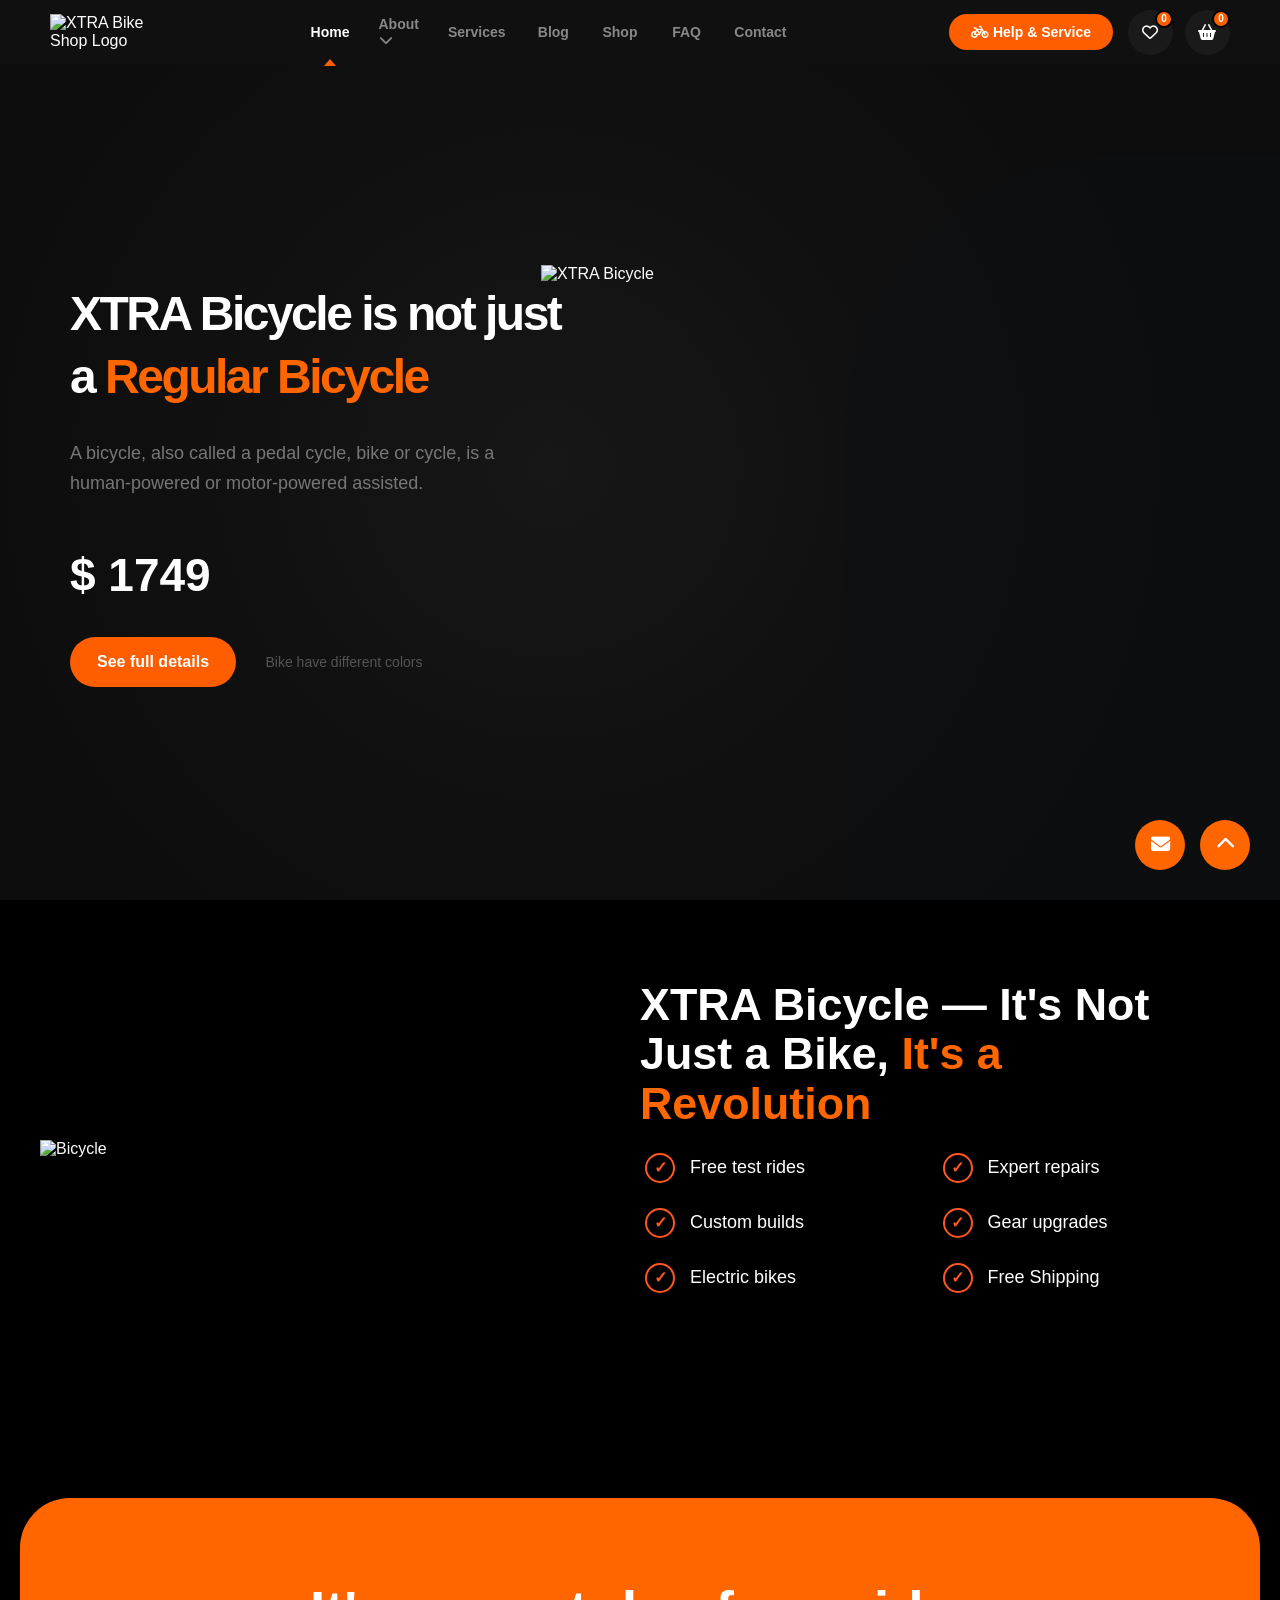
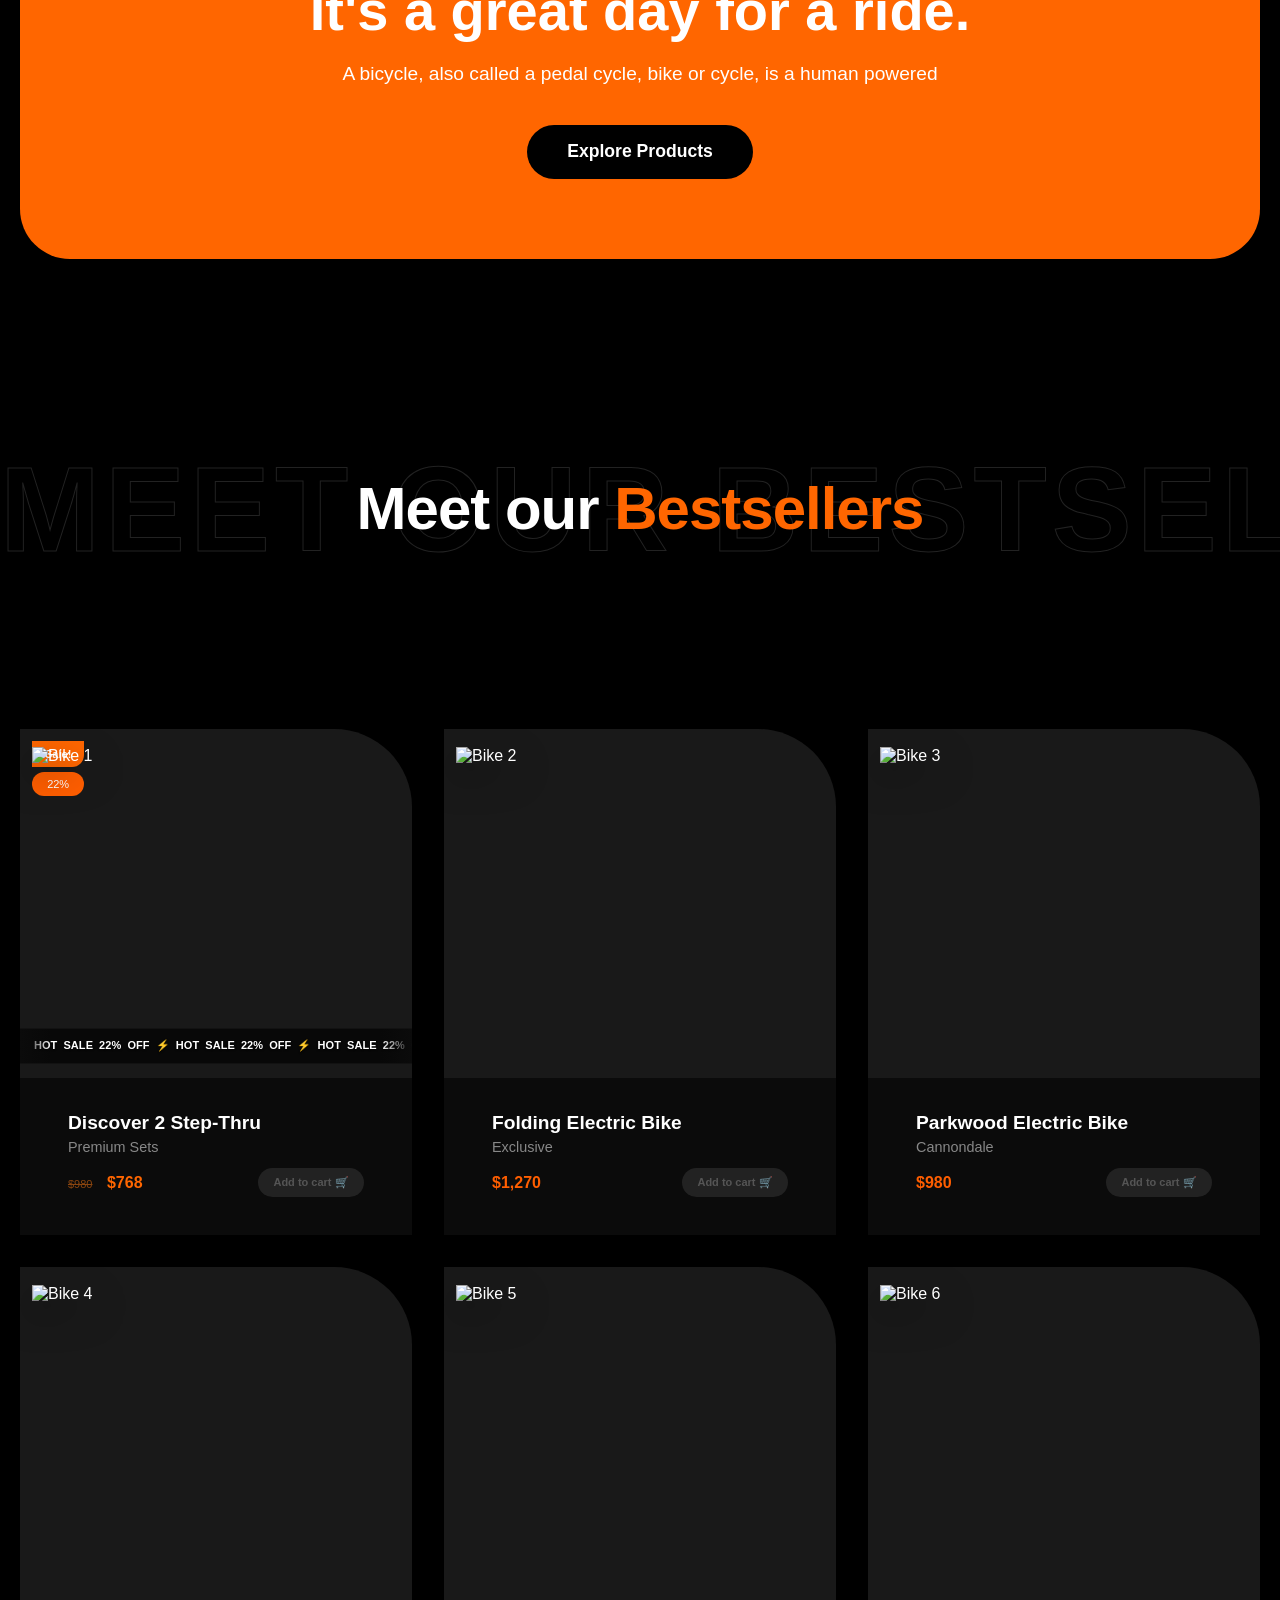
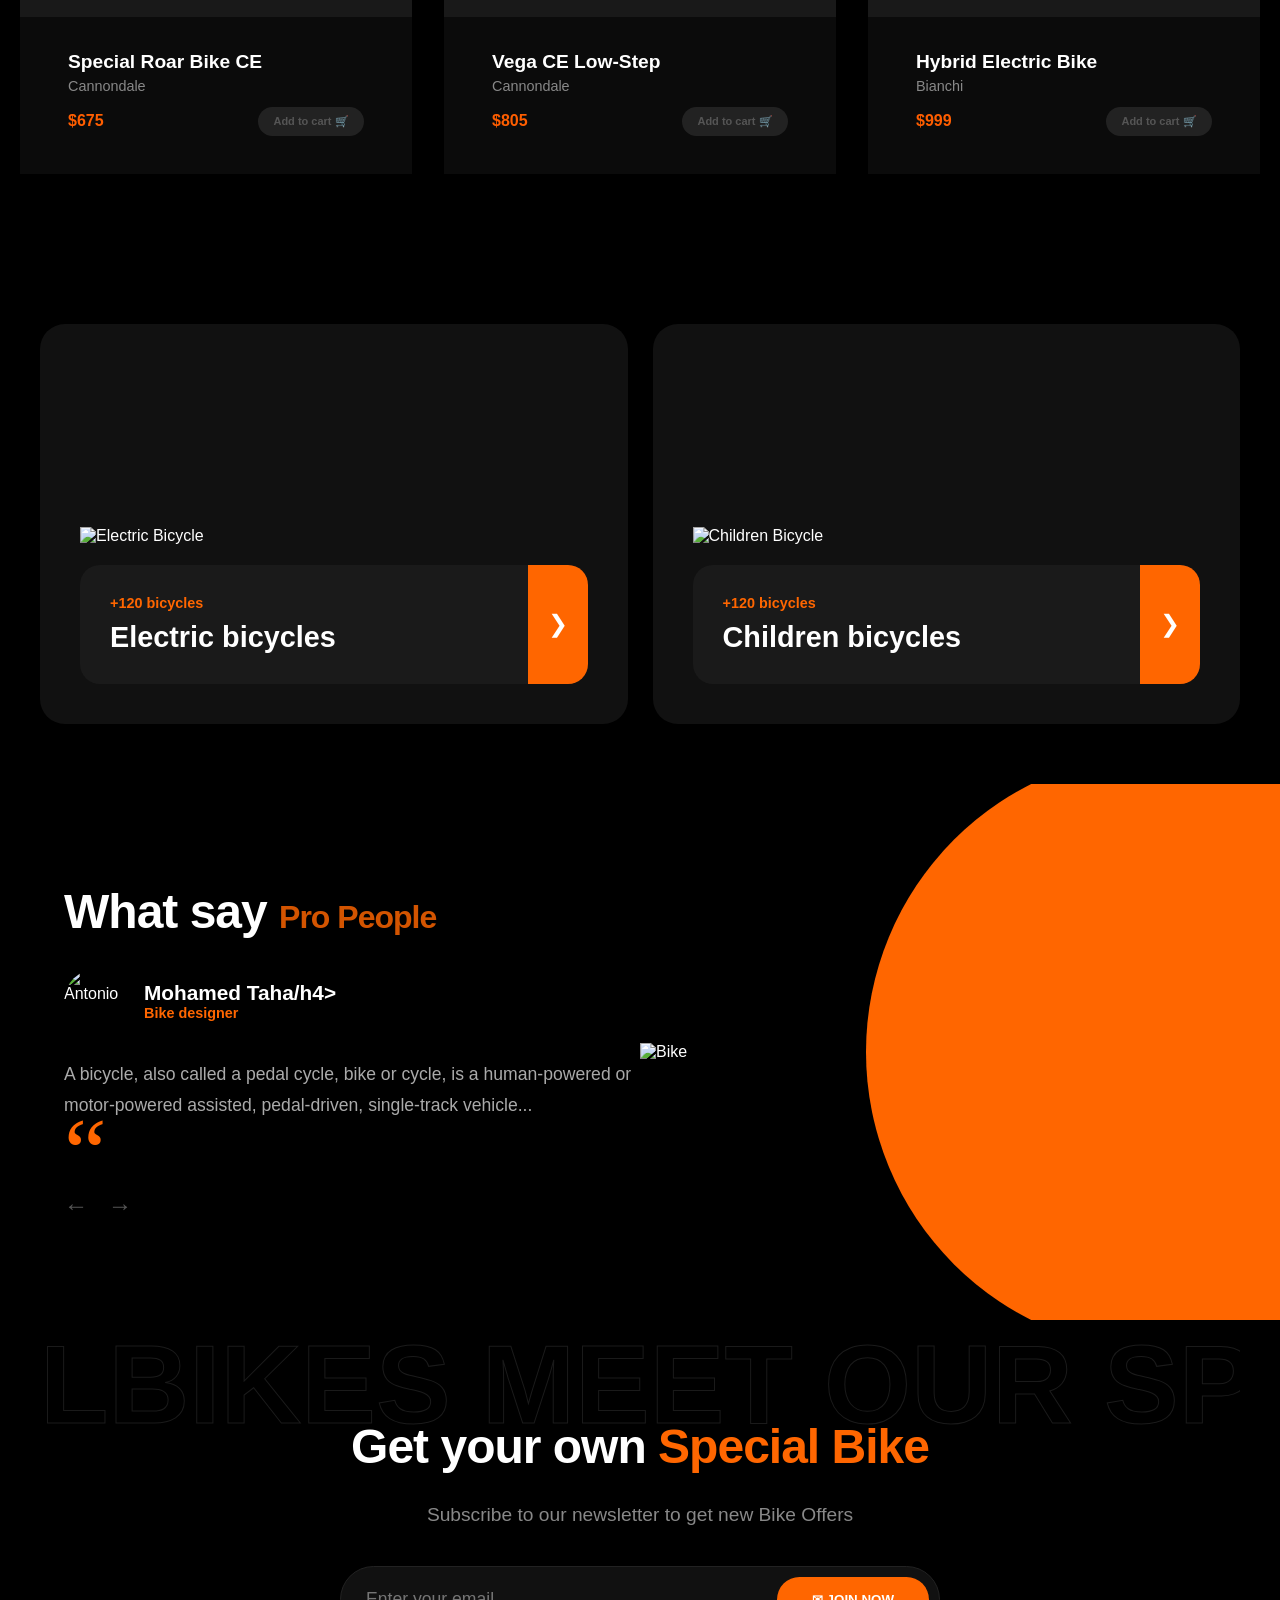
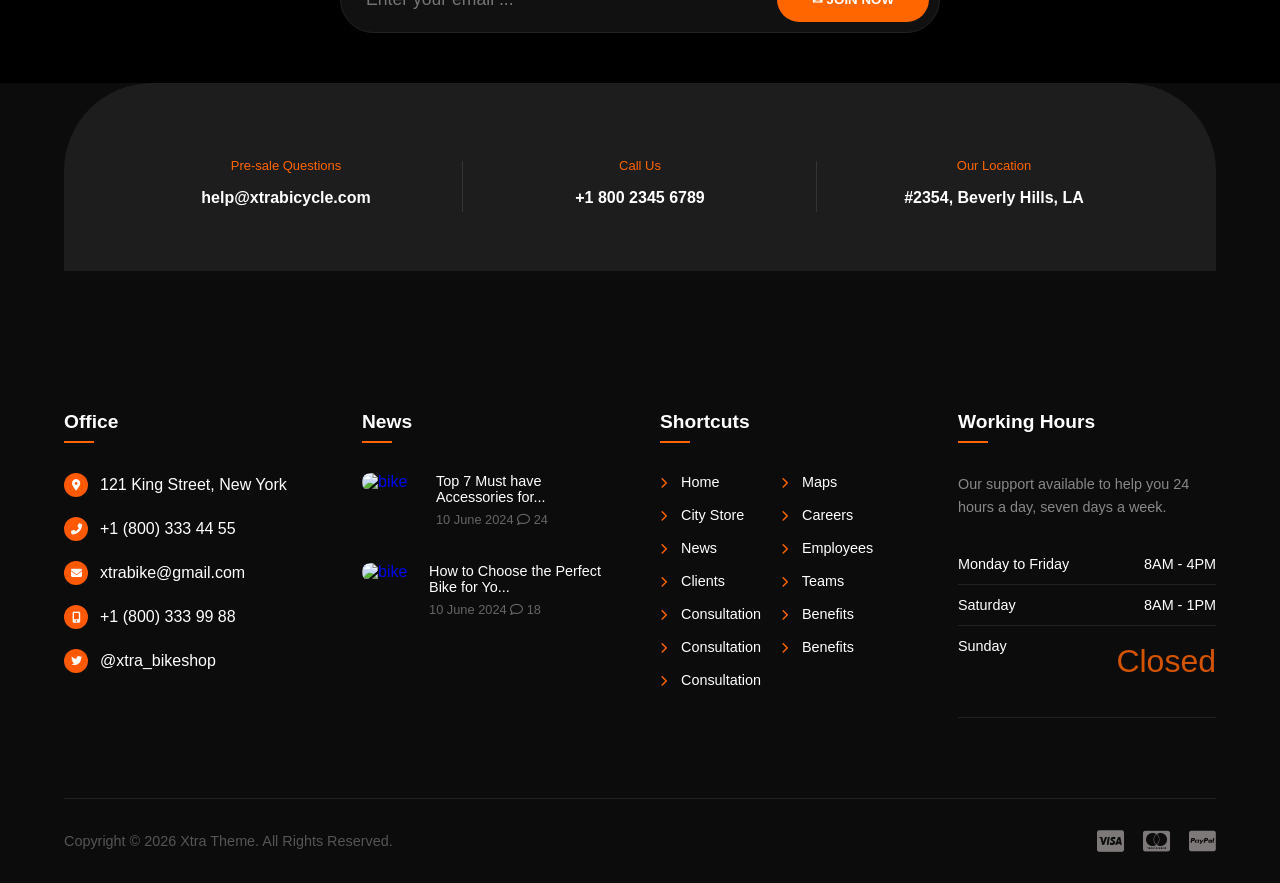
==== index.html @ 063bcf41 "Add files via upload" ====
<!DOCTYPE html>

<html lang="en">
<head>
    <meta charset="UTF-8">
    <meta name="viewport" content="width=device-width, initial-scale=1.0">
    <title>XTRA Bike Shop</title>
    <link rel="stylesheet" href="https://cdnjs.cloudflare.com/ajax/libs/font-awesome/6.0.0/css/all.min.css">
    <link rel="stylesheet" href="https://cdnjs.cloudflare.com/ajax/libs/font-awesome/6.5.1/css/all.min.css"/>
    <link rel="stylesheet" href="style.css">
</head>
<body class="home-page">

<header class="main-header">
    <div class="container"> 
     <div class="logo">
    <img src="images/logo.png" alt="XTRA Bike Shop Logo">
</div>
        <button class="mobile-menu-btn" onclick="toggleMobileMenu()" aria-label="Toggle mobile menu">
             <i class="fas fa-bars"></i>
        </button>
        <nav class="desktop-nav">
            <ul class="nav-links">
                <li class="nav-item" ><a href="index.html" class="active">Home</a></li>
                <li class="nav-item has-dropdown parent-link">
                    <a href="about.html">About <i class="fas fa-chevron-down"></i></a>
                    <ul class="submenu">
                        <li><a href="javascript:void(0);">Submenu 1</a></li>
                        <li class="has-second-dropdown">
                            <a href="javascript:void(0);">Dropdown menu <i class="fas fa-chevron-right"></i></a>
                            <ul class="second-submenu">
                                <li><a href="#">Submenu 1</a></li>
                                <li><a href="#">Submenu 2</a></li>
                            </ul>
                        </li>
                        <li><a href="#">Submenu 2</a></li>
                    </ul>
                </li>
                <li class="nav-item"><a href="service.html">Services</a></li>
                <li class="nav-item"><a href="blog.html">Blog</a></li>
                <li class="nav-item"><a href="shop.html">Shop</a></li>
                <li class="nav-item"><a href="faq.html">FAQ</a></li>
                <li class="nav-item"><a href="contact.html">Contact</a></li>
            </ul>
            <div class="mobile-social">
                <a href="javascript:void(0);" class="social-item fb" data-name="FACEBOOK"><i class="fab fa-facebook-f"></i></a>
                <a href="javascript:void(0);" class="social-item tw" data-name="X (TWITTER)"><i class="fab fa-twitter"></i></a>
                <a href="javascript:void(0);" class="social-item inst" data-name="INSTAGRAM"><i class="fab fa-instagram"></i></a>
            </div>
            <p class="copyright-text">© COPYRIGHT 2026</p>
            <div class="nav-indicator"></div>
        </nav>

        <div class="header-tools">
            <a href="service.html" class="help-btn">
                <i class="fas fa-bicycle"></i> Help & Service
            </a>
            <div class="tool-icons-container">
                <a href="wishlist.html"><div class="icon-wrap"><i class="far fa-heart"></i><span class="dot">0</span></div></a> 
                <a href="cart.html"><div class="icon-wrap"><i class="fas fa-shopping-basket"></i><span class="dot">0</span></div></a> 
            </div>
        </div>
    </div>
    
</header>
<div class="bottom-nav">

    <a href="index.html" class="nav-item active">
        <div class="icon-box">
            <i class="fa-solid fa-house"></i>
        </div>
        <span>Home</span>
    </a>

    <a href="shop.html" class="nav-item">
        <div class="icon-box">
            <i class="fa-solid fa-bicycle"></i>
        </div>
        <span>Shop</span>
    </a>

    <a href="tel:+970599123456" class="nav-item">
        <div class="icon-box">
            <i class="fa-solid fa-phone"></i>
        </div>
        <span>Call Us</span>
    </a>

    <a href="contact.html" class="nav-item">
        <div class="icon-box">
            <i class="fa-solid fa-envelope"></i>
        </div>
        <span>Contact</span>
    </a>

</div>

    <section class="hero-section">
        <div class="bg-circle"></div>
        <div class="hero-container">
            <div class="hero-content">
                <h1>XTRA Bicycle is not just a <span class="highlight">Regular Bicycle</span></h1>
                <p>A bicycle, also called a pedal cycle, bike or cycle, is a human-powered or motor-powered assisted.</p>
                <div class="price">$ 1749</div>
                <div class="hero-btns">
                    <a href="javascript:void(0);" class="btn-orange">See full details</a>
                    <span class="colors-text">Bike have different colors</span>
                </div>
            </div>

            <div class="hero-image-wrapper">
    <div class="bike-container" >
        <img src="images/bikeBG.png" alt="XTRA Bicycle" class="main-bike-img">
    </div>

  
</div>
        </div>
    </section>
    <section class="bike-hero-section">
    <div class="bike-flex-container">
        <div class="bike-img-side" id="tilt-container">
            <img src="images/hero2.png" alt="Bicycle" class="hero-cycle-img" id="moving-bike">
        </div>

        <div class="bike-info-side">
            <h1 class="bike-main-title">XTRA Bicycle — It's Not Just a Bike, <span class="highlight-text">It's a Revolution</span></h1>
            <ul class="bk-features-list">
    <li class="bk-feature-item">
        <span class="bk-icon-check">✓</span>
        <span class="bk-feature-text">Free test rides</span>
    </li>
    <li class="bk-feature-item">
        <span class="bk-icon-check">✓</span>
        <span class="bk-feature-text">Expert repairs</span>
    </li>
    <li class="bk-feature-item">
        <span class="bk-icon-check">✓</span>
        <span class="bk-feature-text">Custom builds</span>
    </li>
    <li class="bk-feature-item">
        <span class="bk-icon-check">✓</span>
        <span class="bk-feature-text">Gear upgrades</span>
    </li>
    <li class="bk-feature-item">
        <span class="bk-icon-check">✓</span>
        <span class="bk-feature-text">Electric bikes</span>
    </li>
    <li class="bk-feature-item">
        <span class="bk-icon-check">✓</span>
        <span class="bk-feature-text">Free Shipping</span>
    </li>
</ul>
        </div>
    </div>
</section>
<div class="offer-section">
    <div class="offer-box">
        <h2 class="offer-title">It's a great day for a ride.</h2>
        <p class="offer-text">A bicycle, also called a pedal cycle, bike or cycle, is a human powered</p>
        
        <a href="shop.html" class="offer-link">
            Explore Products <span class="arrow">→</span>
        </a>
    </div>
</div>
<section class="ms-section">
    <div class="ms-bg-scroll">
        <div class="ms-track">
            <span>MEET OUR BESTSELLERS MEET OUR BESTSELLERS MEET OUR BESTSELLERS MEET OUR BESTSELLERS</span>
            <span>MEET OUR BESTSELLERS MEET OUR BESTSELLERS MEET OUR BESTSELLERS MEET OUR BESTSELLERS</span>
        </div>
    </div>

    <div class="ms-content">
        <h2 class="ms-main-title">Meet our <span class="ms-orange">Bestsellers</span></h2>
    </div>
    
</section>
<section class="bk-section">
    <div class="bk-grid-container">

        <!-- CARD 1 -->
        <div class="bk-card">
            <div class="bk-card-main-bg">
                 <div class="bk-strip">
    <span>HOT SALE 22% OFF</span>
    <span>♦</span>
    <span>HOT SALE 22%</span>
</div>
                <div class="bk-badges">
                    <span class="bk-badge-orange">Sale!</span>
                    <span class="bk-badge-dark">22%</span>
                </div>
                <img src="images/1.png" class="bk-main-bike" alt="Bike 1">
                <div class="bk-hover-actions">
                    <div class="bk-action-btn wishlist-btn">
                        <i class="far fa-heart"></i>
                    </div>
                    <div class="bk-action-btn">
                        <i class="fas fa-exchange-alt"></i>
                    </div>
                    <div class="bk-action-btn">
                        <i class="fas fa-search"></i>
                    </div>
                </div>
                <div class="bk-info">
                     <a href="2.html"><h3 class="bk-title">Discover 2 Step-Thru</h3></a>
                    <p class="bk-brand">Premium Sets</p>
                    <div class="bk-price-btn">
                        <div class="bk-prices">
                            <span class="old-price">$980</span>
                            <span class="new-price">$768</span>
                        </div>
                        <button class="bk-add-cart">
                            Add to cart 🛒
                        </button>
                    </div>
                </div>
            </div>
        </div>
        <!-- CARD 2 -->
        <div class="bk-card">
            <div class="bk-card-main-bg">
                <img src="images/2.png" class="bk-main-bike" alt="Bike 2">
                <div class="bk-hover-actions">
                    <div class="bk-action-btn wishlist-btn">
                        <i class="far fa-heart"></i>
                    </div>
                    <div class="bk-action-btn">
                        <i class="fas fa-exchange-alt"></i>
                    </div>
                    <div class="bk-action-btn">
                        <i class="fas fa-search"></i>
                    </div>
                </div>
                <div class="bk-info">
                     <a href="javascript:void(0);"><h3 class="bk-title">Folding Electric Bike</h3></a>
                    <p class="bk-brand">Exclusive</p>
                    <div class="bk-price-btn">  
                        <span class="bk-new-price">$1,270</span>
                        <button class="bk-add-cart">
                            Add to cart 🛒
                        </button>
                    </div>
                </div>
            </div>
        </div>

        <!-- CARD 3 -->
        <div class="bk-card">
            <div class="bk-card-main-bg">
                <img src="images/3.png" class="bk-main-bike" alt="Bike 3">
                <div class="bk-hover-actions">
                    <div class="bk-action-btn wishlist-btn">
                        <i class="far fa-heart"></i>
                    </div>
                    <div class="bk-action-btn">
                        <i class="fas fa-exchange-alt"></i>
                    </div>
                    <div class="bk-action-btn">
                        <i class="fas fa-search"></i>
                    </div>
                </div>
                <div class="bk-info">
                     <a href="javascript:void(0);"><h3 class="bk-title">Parkwood Electric Bike</h3></a> 
                    <p class="bk-brand">Cannondale</p>
                    <div class="bk-price-btn">
                        <span class="bk-new-price">$980</span>
                        <button class="bk-add-cart">
                            Add to cart 🛒
                        </button>
                    </div>
                </div>
            </div>
        </div>
        <!-- CARD 4 -->
        <div class="bk-card">
            <div class="bk-card-main-bg">
                <img src="images/4.png" class="bk-main-bike" alt="Bike 4">
                <div class="bk-hover-actions">
                    <div class="bk-action-btn wishlist-btn">
                        <i class="far fa-heart"></i>
                    </div>
                    <div class="bk-action-btn">
                        <i class="fas fa-exchange-alt"></i>
                    </div>
                    <div class="bk-action-btn">
                        <i class="fas fa-search"></i>
                    </div>
                </div>
                <div class="bk-info">
                     <a href="javascript:void(0);"><h3 class="bk-title">Special Roar Bike CE</h3></a>
                    <p class="bk-brand">Cannondale</p>
                    <div class="bk-price-btn">
                        <span class="bk-new-price">$675</span>
                        <button class="bk-add-cart">
                            Add to cart 🛒
                        </button>
                    </div>
                </div>
            </div>
        </div>
        <!-- CARD 5 -->
        <div class="bk-card">
            <div class="bk-card-main-bg">
                <img src="images/5.png" class="bk-main-bike" alt="Bike 5">
                <div class="bk-hover-actions">
                    <div class="bk-action-btn wishlist-btn">
                        <i class="far fa-heart"></i>
                    </div>
                    <div class="bk-action-btn">
                        <i class="fas fa-exchange-alt"></i>
                    </div>
                    <div class="bk-action-btn">
                        <i class="fas fa-search"></i>
                    </div>
                </div>
                <div class="bk-info">
                     <a href="javascript:void(0);"><h3 class="bk-title">Vega CE Low-Step</h3></a>
                    <p class="bk-brand">Cannondale</p>
                    <div class="bk-price-btn">
                        <span class="bk-new-price">$805</span>
                        <button class="bk-add-cart">
                            Add to cart 🛒
                        </button>
                    </div>
                </div>
            </div>
        </div>
        <!-- CARD 6 -->
        <div class="bk-card">
            <div class="bk-card-main-bg">
                <img src="images/7.png" class="bk-main-bike" alt="Bike 6">
                <div class="bk-hover-actions">
                    <div class="bk-action-btn wishlist-btn">
                        <i class="far fa-heart"></i>
                    </div>
                    <div class="bk-action-btn">
                        <i class="fas fa-exchange-alt"></i>
                    </div>
                    <div class="bk-action-btn">
                        <i class="fas fa-search"></i>
                    </div>
                </div>
                <div class="bk-info">
                     <a href="javascript:void(0);"><h3 class="bk-title">Hybrid Electric Bike</h3></a>
                    <p class="bk-brand">Bianchi</p>
                    <div class="bk-price-btn">
                        <span class="bk-new-price">$999</span>
                        <button class="bk-add-cart">
                            Add to cart 🛒
                        </button>
                    </div>
                </div>
            </div>
        </div>
    </div>
</section>
<section class="cat-section">
    <div class="cat-container">
        <div class="cat-card">
            <div class="tilt-trigger top"></div>
            <div class="tilt-trigger bottom"></div>
            <div class="tilt-trigger left"></div>
            <div class="tilt-trigger right"></div>
            <div class="cat-card-inner">
                <img src="images/4.png" alt="Electric Bicycle" class="cat-img">
                <div class="cat-content">
                    <span class="cat-count">+120 bicycles</span>
                    <h3 class="cat-title">Electric bicycles</h3>
                    <div class="cat-arrow-box">
                        <span class="arrow">❯</span>
                    </div>
                </div>
            </div>
        </div>
        <div class="cat-card">
            <div class="tilt-trigger top"></div>
            <div class="tilt-trigger bottom"></div>
            <div class="tilt-trigger left"></div>
            <div class="tilt-trigger right"></div>
            <div class="cat-card-inner">
                <img src="images/2.png" alt="Children Bicycle" class="cat-img">
                <div class="cat-content">
                    <span class="cat-count">+120 bicycles</span>
                    <h3 class="cat-title">Children bicycles</h3>
                    <div class="cat-arrow-box">
                        <span class="arrow">❯</span>
                    </div>
                </div>
            </div>
        </div>

    </div>
</section>
<section class="testimonial-section">
    <div class="testimonial-container">
        
        <div class="content-side">
            <h2 class="main-heading">What say <span class="orange-text">Pro People</span></h2>
            
            <div class="testimonial-wrapper">
                <div class="testimonial-item active" id="item-1">
                    <div class="user-profile">
                        <img src="images/coment1.jfif" alt="Antonio" class="profile-img">
                        <div class="user-meta">
                            <h4>Mohamed Taha/h4>
                            <p>Bike designer</p>
                        </div>
                    </div>
                    <p class="feedback-text">
                        A bicycle, also called a pedal cycle, bike or cycle, is a human-powered or motor-powered assisted, pedal-driven, single-track vehicle...
                    </p>
                </div>

                <div class="testimonial-item" id="item-2">
                    <div class="user-profile">
                        <img src="images/coment2.jfif" alt="Mousa" class="profile-img">
                        <div class="user-meta">
                            <h4>Mousa Zayed</h4>
                            <p>Professional Rider</p>
                        </div>
                    </div>
                    <p class="feedback-text">
                        The mountain bikes here are exceptional. I've been using their custom designs for my professional races and the performance is top-notch!
                    </p>
                </div>
            </div>

            <div class="quote-mark">“</div>

            <div class="navigation-arrows">
                <button class="nav-btn" onclick="toggleTestimonial()">←</button>
                <button class="nav-btn" onclick="toggleTestimonial()">→</button>
            </div>
        </div>

        <div class="image-side">
            <div class="bg-orange-shape"></div>
            <img src="images/special-offer.png" alt="Bike" class="floating-bike">
        </div>
        
    </div>
</section>
<section class="special-section">
    <div class="special-content">
        
        <div class="infinity-bg-text">
            <div class="scroll-wrapper">
                <span class="outline-txt">LBIKES MEET OUR SPECIAL PEOPLE. LBIKES MEET OUR SPECIAL PEOPLE. </span>
                <span class="outline-txt">LBIKES MEET OUR SPECIAL PEOPLE. LBIKES MEET OUR SPECIAL PEOPLE. </span>
            </div>
        </div>

        <h2 class="main-heading">Get your own <span class="highlight">Special Bike</span></h2>

        <p class="sub-text">Subscribe to our newsletter to get new Bike Offers</p>
        
        <div class="subscribe-box">
            <input type="email" placeholder="Enter your email ..." class="email-input">
            <button class="join-btn">✉ JOIN NOW</button>
        </div>
    </div>
</section>


<footer class="site-footer">
    <div class="footer-contact-bar">
        <div class="contact-item">
            <span class="top-label" style="color: #ff6600; display: block; font-size: 0.9rem; margin-bottom: 12px;">Pre-sale Questions</span>
            <a href="mailto:help@xtrabicycle.com">help@xtrabicycle.com</a>
        </div>
        <div class="contact-item">
            <span class="top-label" style="color: #ff6600; display: block; font-size: 0.9rem; margin-bottom: 12px;">Call Us</span>
            <a href="tel:+180023456789">+1 800 2345 6789</a>
        </div>
        <div class="contact-item">
            <span class="top-label" style="color: #ff6600; display: block; font-size: 0.9rem; margin-bottom: 12px;">Our Location</span>
            <a href="#">#2354, Beverly Hills, LA</a>
        </div>
    </div>

    <div class="footer-main-content">
        
        <div class="footer-column">
            <h3 class="footer-title">Office</h3>
            <ul class="office-info">
                <li>
                    <span class="icon-circle1"><i class="fas fa-map-marker-alt"></i></span>
                    <span class="text">121 King Street, New York</span>
                </li>
                <li>
                    <span class="icon-circle1"><i class="fas fa-phone-alt"></i></span>
                    <span class="text">+1 (800) 333 44 55</span>
                </li>
                <li>
                    <span class="icon-circle1"><i class="fas fa-envelope"></i></span>
                    <span class="text">xtrabike@gmail.com</span>
                </li>
                <li>
                    <span class="icon-circle1"><i class="fas fa-mobile-alt"></i></span>
                    <span class="text">+1 (800) 333 99 88</span>
                </li>
                <li>
                    <span class="icon-circle1"><i class="fab fa-twitter"></i></span>
                    <span class="text">@xtra_bikeshop</span>
                </li>
            </ul>
        </div>

        <div class="footer-column">
    <h3 class="footer-title">News</h3>
    <div class="news-list">
        <div class="news-post">
            <div class="image-wrapper">
               <a href="post-detail.html"><img src="images/article1.jpg" alt="bike">
                <div class="overlay-link">
                    <i class="fas fa-link"></i>
                </div></a>
            </div>
            <div class="post-info">
                <a href="post-detail.html">Top 7 Must have Accessories for...</a>
                <span>10 June 2024 <i class="far fa-comment"></i> 24</span>
            </div>
        </div>
        
        <div class="news-post">
            <div class="image-wrapper">
                <a href="post-detail.html"><img src="images/article1.jpg" alt="bike"></a>
                <div class="overlay-link">
                    <i class="fas fa-link"></i>
                </div>
            </div>
            <div class="post-info">
                <a href="post-detail1.html">How to Choose the Perfect Bike for Yo...</a>
                <span>10 June 2024 <i class="far fa-comment"></i> 18</span>
            </div>
        </div>
    </div>
</div>

        <div class="footer-column">
            <h3 class="footer-title">Shortcuts</h3>
            <div class="shortcuts-wrapper">
                <ul class="footer-links">
                    <li><a href="index.html"><i class="fas fa-chevron-right"></i> Home</a></li>
                    <li><a href="shop.html"><i class="fas fa-chevron-right"></i> City Store</a></li>
                    <li><a href="blog.html"><i class="fas fa-chevron-right"></i> News</a></li>
                    <li><a href="javascript:void(0);"><i class="fas fa-chevron-right"></i> Clients</a></li>
                    <li><a href="javascript:void(0);"><i class="fas fa-chevron-right"></i> Consultation</a></li>
                    <li><a href="javascript:void(0);"><i class="fas fa-chevron-right"></i> Consultation</a></li>
                    <li><a href="javascript:void(0);"><i class="fas fa-chevron-right"></i> Consultation</a></li>
                </ul>
                <ul class="footer-links">
                    <li><a href="javascript:void(0);"><i class="fas fa-chevron-right"></i> Maps</a></li>
                    <li><a href="javascript:void(0);"><i class="fas fa-chevron-right"></i> Careers</a></li>
                    <li><a href="javascript:void(0);"><i class="fas fa-chevron-right"></i> Employees</a></li>
                    <li><a href="javascript:void(0);"><i class="fas fa-chevron-right"></i> Teams</a></li>
                    <li><a href="javascript:void(0);"><i class="fas fa-chevron-right"></i> Benefits</a></li>
                    <li><a href="javascript:void(0);"><i class="fas fa-chevron-right"></i> Benefits</a></li>
                    
                </ul>
            </div>
        </div>

        <div class="footer-column">
            <h3 class="footer-title">Working Hours</h3>
            <p class="working-desc">Our support available to help you 24 hours a day, seven days a week.</p>
            <div class="schedule">
                <div class="day-row"><span>Monday to Friday</span><span>8AM - 4PM</span></div>
                <div class="day-row"><span>Saturday</span><span>8AM - 1PM</span></div>
                <div class="day-row"><span>Sunday</span><span class="orange-text">Closed</span></div>
            </div>
        </div>
    </div>

    <div class="footer-bottom">
        <p>Copyright © 2026 Xtra Theme. All Rights Reserved.</p>
        <div class="payment-icons">
            <i class="fab fa-cc-visa"></i>
            <i class="fab fa-cc-mastercard"></i>
            <i class="fab fa-cc-paypal"></i>
        </div>
    </div>
</footer>
  
<div class="fixed-controls">
    <button class="control-btn message-toggle" id="openForm">
        <i class="fas fa-envelope"></i>
    </button>
    <button class="control-btn scroll-top" id="scrollTop">
        <i class="fas fa-chevron-up"></i>
    </button>
</div>
<div class="contact-popup" id="contactPopup">
    <div class="popup-content">
        <form id="contactForm">
            <div class="input-group">
                <input type="text" placeholder="Your Name (*)" id="nameInput">
                <span class="error-box"><i class="fas fa-times"></i></span>
            </div>
            <div class="input-group">
                <input type="email" placeholder="Your Email (*)" id="emailInput">
                <span class="error-box"><i class="fas fa-times"></i></span>
            </div>
            <textarea placeholder="Your Message"></textarea>
            
            <button type="submit" class="send-btn">Send Message</button>
            
            <p class="form-error-msg">One or more fields have an error. Please check and try again.</p>
        </form>
    </div>
</div>

<script src="https://cdn.jsdelivr.net/npm/swiper@11/swiper-bundle.min.js"></script>
    <script src="script.js"></script>
</body>
</html>
---- style.css ----
* { 
        margin: 0;
        padding: 0; 
        box-sizing: border-box; 
        font-family: 'Segoe UI', Tahoma, Geneva, Verdana, sans-serif; 
    }
    body { background-color: #0c0c0c; 
        color: #fff; 
        overflow-x: hidden; 
    }


    .envato-center{
        color:#fff;
        font-size:18px;
        font-weight:500;
        text-align:center;
        flex:1;
    }

    .envato-right a{
        background:#7bc043;
        color:#fff;
        text-decoration:none;
        padding:13px 28px;
        border-radius:6px;
        font-size:15px;
        font-weight:600;
        transition:0.3s ease;
        display:inline-block;
    }

    .envato-right a:hover{
        background:#6aae39;
        transform:translateY(-2px);
    }




    .fixed-sidebar a{
        width:45px;
        height:45px;
        display:flex;
        align-items:center;
        justify-content:center;
        color:#777;
        font-size:17px;
        text-decoration:none;
        transition:0.35s ease;
        border-radius:12px;
    }


    .fixed-sidebar a:hover{
        background:#7bc043;
        color:#fff;
        transform:translateX(-4px) scale(1.05);
    }


    .fixed-sidebar a:first-child{
        color:#7bc043;
        font-size:20px;
    }


    .fixed-sidebar a:first-child:hover{
        background:#7bc043;
        color:#fff;
    }

    @media(max-width:768px){

        .top-envato-bar{
            padding:0 15px;
            height:auto;
            flex-wrap:wrap;
            gap:10px;
            padding-top:10px;
            padding-bottom:10px;
        }

        .envato-left img{
            width:130px;
        }

        .envato-center{
            font-size:14px;
            width:100%;
            order:3;
        }

        .envato-right a{
            padding:10px 18px;
            font-size:13px;
        }

        .fixed-sidebar{
            right:10px;
        }

        .fixed-sidebar a{
            width:40px;
            height:40px;
            font-size:15px;
        }
    }

    .main-header { 
        background: #101010; 
        height: 64px;
        padding: 0; 
        position: relative;
        z-index: 20;
    }
    .container { 
        max-width: 1180px; 
        margin: 0 auto; 
        display: flex; 
        align-items: center; 
        justify-content: space-between; 
        height: 100%;
        padding: 0; 
    }
    .logo{
        display: flex;
        align-items: center;
    }

    .logo img{
        width: 98px;
        height: auto;
        object-fit: contain;
        display: block;
    }
    @media (max-width:768px){

        .logo{
            display: flex;
            justify-content: flex-start;
            margin-right: auto;
            margin-left: 0;
        }

        .logo img{
            width: 90px;
            height: auto;
        }

    }
    .desktop-nav { 
        position: relative; 
    }
    .nav-links { 
        display: flex; 
        list-style: none; 
        gap: 29px; 
    }
    .nav-links li a { 
        color: #888; 
        text-decoration: none; 
        font-weight: bold; 
        font-size: 13px; 
        transition: 0.3s; 
        padding: 5px 0; 
    }
    .nav-indicator {
        position: absolute;
        bottom: -15px;
        width: 14px; 
        height: 8px;
        clip-path: polygon(50% 0%, 0% 100%, 100% 100%);
        border-left: 7px solid transparent;
        border-right: 7px solid transparent;
        border-bottom: 8px solid #ff5e00;
        transition: all 0.4s cubic-bezier(0.175, 0.885, 0.32, 1.275);
        opacity: 0;
    }
    .nav-links li { 
        position: relative; 
    }
    .nav-links li a { 
        color: #888; 
        text-decoration: none; 
        font-weight: bold; 
        font-size: 14px; 
        transition: 0.3s; 
        padding: 10px 0;
        display: block;
    }
    .nav-links li:hover > a { 
        color: #fff; 
    }
    .nav-links li > a.active {
        color: #fff;
    }
    .nav-links li > a.active::after {
        content: "";
        position: absolute;
        left: 50%;
        bottom: -8px;
        transform: translateX(-50%);
        width: 0;
        height: 0;
        border-left: 6px solid transparent;
        border-right: 6px solid transparent;
        border-bottom: 7px solid #ff5e00;
    }
    .submenu {
        position: absolute;
        top: 100%;
        left: 0;
        background: #ff5e00;
        width: 200px;
        list-style: none;
        padding: 10px 0;
        border-radius: 10px;
        opacity: 0;
        visibility: hidden;
        transform: translateY(10px);
        transition: 0.3s;
        z-index: 100;
    }
    .nav-item:hover .submenu {
        opacity: 1;
        visibility: visible;
        transform: translateY(0);
        color: #000;
    }
    .submenu li { 
        padding: 5px 20px; 
        position: relative; 
    }
    .submenu li a { 
        color: #fff; 
        font-size: 13px; 
        display: flex; 
        justify-content: space-between; 
        align-items: center; 
    }
    .submenu li:hover {
        background-color: rgba(0, 0, 0, 0.1);
        transition: 0.3s;
    }
    .submenu li:hover > a {
        color: #000 !important;
    }
    .second-submenu {
        position: absolute;
        top: 0;
        left: 100%;
        background: #ff5e00;
        width: 180px;
        list-style: none;
        padding: 10px 0;
        border-radius: 10px;
        margin-left: 5px;
        opacity: 0;
        visibility: hidden;
        transition: 0.3s;
    }

    .has-second-dropdown:hover .second-submenu {
        opacity: 1;
        visibility: visible;
    }
    .nav-indicator {
        position: absolute;
        bottom: -15px;
        width: 14px;
        height: 8px;
        background: #ff5e00;
        clip-path: polygon(50% 0%, 0% 100%, 100% 100%);
        transition: all 0.4s ease;
        opacity: 0;
        left: 0;
    }

    .nav-links li:hover ~ .nav-indicator,
    .nav-links:hover .nav-indicator {
        opacity: 1;
    }
    .header-tools { 
        display: flex; 
        align-items: center; 
        gap: 20px;
    }
    .tool-icons-container {
        display: flex;
        align-items: center;
        gap: 12px; 
    }
    .icon-wrap { 
        position: relative; 
        width: 45px; 
        height: 45px; 
        background: #1a1a1a; 
        border-radius: 50%; 
        display: flex; 
        align-items: center; 
        justify-content: center; 
        color: #fff; 
        cursor: pointer;
        transition: 0.3s;
    }
    .icon-wrap:hover {
        background: #333;
        color: #ff5e00;
    }

    .dot { 
        position: absolute; 
        top: 0px; 
        right: 0px; 
        background: #ff5e00; 
        width: 18px; 
        height: 18px; 
        border-radius: 50%; 
        font-size: 10px; 
        font-weight: bold;
        display: flex; 
        align-items: center; 
        justify-content: center; 
        border: 2px solid #000;
    }

    .header-tools { 
        display: flex; 
        align-items: center; 
        gap: 15px; 
    }
    .help-btn { 
        background: #ff5e00; 
        color: #fff; 
        padding: 10px 22px; 
        border-radius: 30px; 
        text-decoration: none; 
        font-weight: bold; 
        font-size: 14px; 
        transition: 0.3s; 
    }
    .help-btn:hover { 
        background: #fff; 
        color: #ff5e00; 
    }
    .mobile-menu-btn {
        display: none;
        cursor: pointer;
        font-size: 24px;
    }
    .mobile-social, .copyright-text {
        display: none; 
    }
    @media (max-width: 992px) {
        .mobile-menu-btn {
        display: flex !important;
        position: absolute;
        right: 20px;
        top: 20px;
        background-color: #ff5e00;
        width: 45px;
        height: 45px;
        align-items: center;
        justify-content: center;
        border-radius: 50%;
        z-index: 1001;
        cursor: pointer;
        color: white;
    }
    .desktop-nav {
        position: fixed;
        top: 0;
        right: -100%;
        width: 300px;
        height: 100vh;
        background: linear-gradient(rgba(0, 0, 0, 0.247), rgba(0, 0, 0, 0.8)), 
                        url('images/julian-hochgesang-D-a6NgKizOE-unsplash.jpg');
        background-size: cover;
        background-position: center;
        padding: 80px 0 0 0;
        transition: 0.4s cubic-bezier(0.77, 0, 0.175, 1);
        z-index: 1000;
        display: flex !important;
        flex-direction: column; 
        overflow-y: auto;
        overflow-x: hidden;
    }
    

    .desktop-nav.active { 
        right: 0; 
    }
    .nav-links { 
        display: block; 
        padding: 0;
        margin: 0;
        width: 100%; 
    }
    .nav-links li {
        width: 100%;
        border-bottom: 1px solid rgba(255, 255, 255, 0.05);
    }
    .nav-links li a {
        display: flex;
        justify-content: space-between;
        padding: 15px 25px;
        font-size: 16px;
        color: #eee;
        transition: all 0.3s ease;
    }
    .nav-links li a:hover {
        color: #ff5e00 !important;
        padding-left: 35px;
        background: rgba(255, 94, 0, 0.05);
    }
    .submenu, .second-submenu {
        position: static;
        width: 100%;
        visibility: visible;
        opacity: 1;
        display: block;
        max-height: 0;
        overflow: hidden;
        background: linear-gradient(rgba(0, 0, 0, 0.6), rgba(0, 0, 0, 0.6)), 
        url('images/julian-hochgesang-D-a6NgKizOE-unsplash.jpg');
        background-size: cover;
        background-position: center;
        transition: max-height 0.4s ease-out;
        }
    .submenu.is-open, .second-submenu.is-open {
        max-height: 1000px;
        margin-top: 0;
    }
    .submenu li a { 
        padding-left: 45px; 
    }
    .second-submenu li a { 
        padding-left: 65px; 
    }
    .mobile-social {
        margin-top: auto;
        display: flex;
        justify-content: center;
        gap: 20px;
        padding: 20px 0;
        border-top: 1px solid rgba(255, 255, 255, 0.1);
        width: 100%;
    }
    .nav-indicator{
        display: none;
    }
    .social-item {
        position: relative;
        width: 45px;
        height: 45px;
        background: #222;
        border-radius: 50%;
        display: flex;
        align-items: center;
        justify-content: center;
        color: white;
        transition: 0.3s;

    }
    .social-item::after {
        content: attr(data-name);
        position: absolute;
        bottom: 55px;
        background: #ff5e00;
        color: white;
        padding: 5px 12px;
        border-radius: 4px;
        font-size: 11px;
        opacity: 0;
        visibility: hidden;
        transition: 0.3s;
        white-space: nowrap;
    }
    .social-item:hover::after {
        opacity: 1;
        visibility: visible;
        bottom: 50px;

    }
    .social-item.fb:hover { 
        background: #0051ba; 
    }
    .social-item.tw:hover { 
        background: #0e87f8; 
    }
    .social-item.inst:hover { 
        background: linear-gradient(45deg, #f09433 0%,#e6683c 25%,#dc2743 50%,#cc2366 75%,#bc1888 100%); 
    }
    .copyright-text {
        text-align: center;
        color: #888;
        font-size: 11px;
        padding-bottom: 30px; 
        margin: 10px 0 0 0;
        width: 100%;
    }
    .copyright-text {
        display: block !important; 
        text-align: center;
        color: #888;
        font-size: 11px;
        padding-bottom: 20px;
        margin: 0;
        width: 100%;
    }
    .header-tools .help-btn, .tool-icons-container { 
        display: none; 
    }
    }
    /* RESPONSIVE BOTTOM NAV ONLY */

    .bottom-nav{
        position: fixed;
        bottom: 0;
        left: 0;
        width: 100%;
        height: 90px;
        background: #1b1b1b;
        display: flex;
        z-index: 9999;
        border-radius: 25px 25px 0 0;
        overflow: hidden;
    }

    .nav-item{
        flex: 1;
        text-decoration: none;
        color: #cfcfcf;
        display: flex;
        flex-direction: column;
        justify-content: center;
        align-items: center;
        transition: .3s;
        background: transparent;
    }

    .icon-box{
        width: 60px;
        height: 60px;
        border-radius: 50%;
        background: rgba(255,115,0,.1);
        display: flex;
        justify-content: center;
        align-items: center;
        margin-bottom: 6px;
        transition: .3s;
    }

    .icon-box i{
        font-size: 24px;
        color: #fff;
    }

    .nav-item span{
        font-size: 15px;
        font-family: sans-serif;
    }

    .nav-item.active .icon-box{
        background: #d9d9d9;
    }


    .nav-item:hover .icon-box{
        background: #d9d9d9;
    }

    .nav-item:hover .icon-box i{
        color: #b84e00;
    }

    /* يظهر فقط بالموبايل */
    @media(min-width:769px){
        .bottom-nav{
            display: none;
        }
    }

    /* موبايل */
    @media(max-width:768px){

        .bottom-nav{
            height: 82px;
        }

        .icon-box{
            width: 52px;
            height: 52px;
        }

        .icon-box i{
            font-size: 21px;
        }

        .nav-item span{
            font-size: 13px;
        }

    }

    /****************-------index page--------****************/
    /* Hero Section */
    .hero-section { 
        position: relative;
        height: calc(100vh - 64px);
        min-height: 720px;
        max-height: 860px;
        padding: 0;
        display: flex;
        align-items: center;
        overflow: hidden;
        background: radial-gradient(circle at 43% 48%, #171717 0, #111 34%, #0d0d0d 72%);
    }
    .hero-container { 
        max-width: 1140px; 
        margin: 0 auto; 
        display: flex; 
        align-items: center; 
        width: 100%; 
        height: 100%;
        padding: 0; 
        justify-content: space-between;
    }
    .hero-content { 
        flex: 0 0 45%;
        z-index: 2; 
        padding-top: 6px;
    }
    .hero-content h1 { 
        max-width: 530px;
        font-size: 48px; 
        line-height: 1.3; 
        letter-spacing: -2.5px;
        margin-bottom: 31px; 
    }
    .highlight { 
        color: #ff5e00; 
    }
    .hero-content p { 
        color: #777; 
        font-size: 18px; 
        line-height: 1.65;
        max-width: 450px; 
        margin-bottom: 49px; 
    }
    .price { 
        font-size: 46px; 
        font-weight: bold; 
        margin-bottom: 35px; 
    }
    .btn-orange { 
        background: #ff5e00; 
        color: #fff; 
        text-decoration: none; 
        padding: 16px 27px; 
        border-radius: 35px; 
        font-weight: bold; 
        display: inline-block; 
    }
    .btn-orange:hover{
        background: #fff;
        color: #ff5e00;
    }
    .colors-text {
        margin-left: 25px; 
        color: #555; 
        font-size: 14px; 
    }
    /* Image Wrapper & Circle */
    .hero-image-wrapper { 
        flex: 0 0 55%; 
        position: relative; 
        display: flex; 
        justify-content: center; 
        align-items: center;
        perspective: 1500px;
        height: 100%;
    }
    .bg-circle {
        position: absolute;
        left: calc(50% + 204px);
        top: 92px;
        width: min(530px, calc(50vw - 204px));
        height: calc(100% - 92px);
        background-image: linear-gradient(rgba(12, 15, 18, .38), rgba(12, 15, 18, .38)), url('images/herobgna.jpg');
        background-size: cover;
        background-position: center bottom;
        border-radius: 280px 0 0 0;
        z-index: 0;
    }
    .bike-container { 
        z-index: 2; 
        width: 770px;
        max-width: none;
        position: absolute;
        left: -42px;
        top: 24%;
        transform: none;
        transform-style: preserve-3d;
        will-change: transform;}
    .main-bike-img { 
        width: 100%; 
        height: auto; 
        transform: none;
        transition: transform 0.05s linear;
        will-change: transform;}


    .feature-label {
        position: absolute; 
        z-index: 3; 
        background: rgba(91, 65, 65, 0.1); 
        backdrop-filter: blur(10px); 
        padding: 8px 15px; 
        border-radius: 30px;
        display: flex; 
        align-items: center; 
        gap: 10px; 
        font-size: 13px; 
        cursor: pointer;
        border: 1px solid rgba(255,255,255,0.1); 
        transition: 0.3s;
    }
    .feature-label:hover { 
        background: rgba(255,255,255,0.2); 
        transform: scale(1.05); 
    }
    .label-icon { 
        width: 25px; 
        height: 25px; 
        background: #333; 
        border-radius: 50%; 
        display: flex; 
        align-items: center; 
        justify-content: center; 
    }
    .seat-label { 
        top: 25%; 
        left: 15%; 
    }
    .wheel-label { 
        bottom: 35%; 
        right: 10%; 
    }
    @media (max-width: 992px) {
        .hero-container {
        display: flex;
        flex-direction: column;
        align-items: center;
        text-align: center;
        padding: 40px 20px;
    }

    .hero-content {
        order: 1; 
        font-size: 1.8rem;
        color: #fff;
        max-width: 85%; 
        margin: 0 auto 15px auto; 
        line-height: 1.2;
        margin-bottom: 20px;
    }
    .hero-content h1 {
        font-size: 1.8rem;
        color: #fff;
        margin-bottom: 10px;
    }
    .hero-content p {
        font-size: 0.9rem;
        color: rgba(255, 255, 255, 0.6); 
        max-width: 75%;
        margin: 0 auto 25px auto;
        line-height: 1.5;
    }
    .price {
        order: 2; 
        font-size: 2.2rem;
        color: #fff;
        font-weight: bold;
        margin-bottom: 25px;
    }
    .hero-btns {
        order: 3;
        display: flex;
        flex-direction: column;
        align-items: center;
        gap: 10px;
        margin-bottom: 40px;
    }
    .btn-orange {
        width: auto;
        min-width: 200px; 
        padding: 15px 40px; 
        background-color: #ff6600; 
        color: #fff;
        text-decoration: none;
        font-weight: bold;
        font-size: 16px;   
        border-radius: 50px; 
        display: inline-block;
        text-align: center;
        transition: 0.3s ease;
    }
    .colors-text {
        font-size: 0.8rem;
        color: #666;
    }
    .hero-image-wrapper {
        order: 2;
        position: relative;
        width: 100%;
        height: auto;
        display: flex;
        justify-content: center;
        margin-top: 20px;
    }
    .main-bike-img {
        width: 100%;
        max-width: 350px;
        height: auto;
        z-index: 2;
    }
    .bg-circle {
    width: 220px;
    height: 220px;
    background-image: url('images/herobgna.png');
    background-size: cover;
    background-position: center bottom;
    position: absolute;
    top: 50%;   
    left: 50%;
    transform: translate(-50%, -50%);
    }
    .bike-container {
        position: relative;
        left: auto;
        top: auto;
        transform: none;
        width: 100%;
        max-width: 350px;
        z-index: 2;
    }
    .main-bike-img {
        width: 100%;
        transform: scale(1.1); 
    }
    .feature-label {
        display: none; 
    }
    }
    /* السيكشن الثاني في index.html*/
    .bike-hero-section {
        background-color: #000;
        color: #fff;
        padding: 60px 20px;
        overflow: hidden;
        font-family: 'Segoe UI', Tahoma, Geneva, Verdana, sans-serif;
    }
    .bike-flex-container {
        display: flex;
        align-items: center;
        justify-content: center;
        max-width: 1200px;
        margin: 0 auto;
        flex-wrap: wrap;
    }
    .bike-img-side {
        flex: 1;
        min-width: 300px;
        animation: slideInFromLeft 1.2s ease-out forwards;
    }
    @keyframes slideInFromLeft {
        0% { transform: translateX(-100%); opacity: 0; }
        100% { transform: translateX(0); opacity: 1; }
    }
    .hero-cycle-img {
        width: 100%;
        max-width: 550px;
        transition: transform 0.1s ease-out; 
        cursor: pointer;
        will-change: transform;
    }
    .hero-cycle-img:hover {
        transform: rotate(-6deg) scale(1.03);
    }
    .bike-info-side {
        flex: 1;
        min-width: 300px;
        padding: 20px;
    }
    .bike-main-title { 
        font-size: 2.8rem; 
        line-height: 1.1; 
        margin-bottom: 15px; 
    }
    .highlight-text { 
        color: #ff6600; 
    }
    .bike-paragraph { 
        color: #adadad; 
        line-height: 1.6; 
        font-size: 1rem; 
    }
    .bike-features-grid {
        display: grid;
        grid-template-columns: 1fr 1fr;
        gap: 20px;
        list-style: none;
        padding: 0;
        margin-top: 30px;
    }
    .feature-row {
        display: flex;
        align-items: center;
        cursor: pointer;
        transition: 0.3s ease;
        color: #fff;
    }
    .bk-features-list {
        display: grid;
        grid-template-columns: repeat(auto-fit, minmax(200px, 1fr));
        gap: 15px; 
        list-style: none;
        padding: 0;
        margin: 20px 0;
    }
    .bk-feature-item {
        display: flex;
        align-items: center;
        gap: 15px;
        cursor: pointer;
        transition: all 0.3s ease;
        padding: 5px; 
    }

    .bk-icon-check {
        width: 30px; 
        height: 30px;
        border: 2px solid #ff5722; 
        border-radius: 50%;
        display: flex;
        align-items: center;
        justify-content: center;
        color: #ff5722;
        font-size: 16px;
        font-weight: bold;
        transition: all 0.3s ease; 
    }
    .bk-feature-text {
        color: #ffffff; 
        font-size: 18px;
    }
    .bk-feature-item:hover .bk-icon-check {
        background-color: #ff5722; 
        color: #ffffff;       
    }
    @media (max-width: 768px) {
        .bike-flex-container {
            flex-direction: column-reverse;
            text-align: center;
        }
        .bike-info-side {
            width: 100%;
            padding: 10px;
        }
        .bike-img-side {
            width: 100%;
            margin-top: 20px;
        }
    }
    /* السيكشن الثالث في index.html*/
    .offer-section {
        background-color: #000;
        padding: 100px 20px;
        display: flex;
        justify-content: center;
    }

    .offer-box {
        background-color: #ff6600;
        width: 100%;
        max-width: 1300px;
        padding: 80px 40px;
        border-radius: 50px;
        text-align: center;
    }

    .offer-title {
        color: #fff;
        font-size: 3.5rem;
        font-weight: bold;
        margin-bottom: 20px;
    }

    .offer-text {
        color: #fff;
        font-size: 1.2rem;
        margin-bottom: 40px;
    }
    .offer-link {
        display: inline-flex;
        align-items: center;
        justify-content: center;
        background-color: #000;
        color: #fff;
        padding: 15px 40px;
        border-radius: 50px;
        text-decoration: none;
        font-weight: bold;
        font-size: 1.1rem;
        transition: all 0.4s cubic-bezier(0.175, 0.885, 0.32, 1.275); 
        position: relative;
        overflow: hidden;
    }
    .offer-link .arrow {
        font-size: 1.3rem;
        max-width: 0; 
        opacity: 0;
        transform: translateX(-10px);
        transition: all 0.3s ease;
        margin-left: 0;
    }
    .offer-link:hover {
        background-color: #fff; 
        color: #ff6600;   
        padding-right: 35px;  
    }
    .offer-link:hover .arrow {
        max-width: 20px;       
        opacity: 1;          
        transform: translateX(10px);
        margin-left: 5px;     
    }
    @media (max-width: 768px) {
        .offer-title { 
            font-size: 2.2rem; 
        }
        .offer-box { 
            padding: 40px 20px; 
            border-radius: 30px; 
        }
    }
    /* السيكشن الرابع في index.html*/
    .ms-section {
        background-color: #000;
        height: 300px;
        display: flex;
        align-items: center;
        justify-content: center;
        position: relative;
        overflow: hidden; 
    }
    .ms-bg-scroll {
        position: absolute;
        width: 100%;
        white-space: nowrap;
        z-index: 1;
    }
    .ms-track {
        display: inline-block;
        animation: scrollText 20s linear infinite;
    }
    .ms-track span {
        font-size: 120px;
        font-weight: 900;
        text-transform: uppercase;
        color: transparent; 
        -webkit-text-stroke: 1px #222; 
        padding-right: 50px;
        letter-spacing: 5px;
    }

    @keyframes scrollText {
        0% { 
            transform: translateX(0); 
        }
        100% { 
            transform: translateX(-50%); 
        }
    }
    .ms-content {
        position: relative;
        z-index: 2; 
        text-align: center;
    }
    .ms-main-title {
        color: #fff;
        font-size: 60px;
        font-weight: bold;
        letter-spacing: -1px;
    }
    .ms-orange {
        color: #ff6600; 
    }
    @media (max-width: 768px) {
        .ms-main-title { 
            font-size: 35px; 
        }
        .ms-track span { 
            font-size: 60px; 
        }
        .ms-section { 
            height: 200px; 
        }
    }
    /* السيكشن تكملة الرابع في index.html*/
    .bk-section {
        background-color: #000;
        padding: 70px 20px 90px;
    }
    .bk-grid-container {
        display: grid;
        grid-template-columns: repeat(3, 250px);
        gap: 35px 74px;
        max-width: 1180px;
        margin: 0 auto;
        justify-content: start;
    }
    .bk-card {
        background: transparent;
        cursor: pointer;
        position: relative;
        z-index: 1;
    }
    .bk-card-main-bg {
        background: linear-gradient(to bottom, #191919 0 69%, #0b0b0b 69% 100%);
        border-radius: 0 78px 0 0;
        padding: 0 30px 20px;
        height: 323px;
        width: 250px;
        margin: 0;
        transition: all 0.4s cubic-bezier(0.175, 0.885, 0.32, 1.275);
        display: flex;
        flex-direction: column;
        justify-content: flex-end;
        overflow: hidden;
        position: relative;
    }
    .bk-card:hover .bk-card-main-bg {
        transform: translateY(-7px);
        box-shadow: 0 30px 60px rgba(0,0,0,0.6);
    }
    .bk-main-bike {
        width: calc(100% - 24px);
        height: 190px;
        object-fit: contain;
        position: absolute;
        top: 18px;
        left: 50%;
        transform: translateX(-50%);
        z-index: 10;
        filter: drop-shadow(0 12px 18px rgba(0,0,0,.6));
        transition: transform 0.4s ease;
        pointer-events: none; 
    }
    .bk-card:hover .bk-main-bike {
        transform: translateX(-50%) scale(1.04);
    }
    .bk-hover-actions {
        position: absolute;
        top: 45%;
        left: 50%;
        transform: translate(-50%, -50%);
        display: flex;
        gap: 15px;
        opacity: 0;
        z-index: 20;
        transition: all 0.3s ease;
    }
    .bk-card:hover .bk-hover-actions {
        opacity: 1;
    }
    .bk-action-btn {
        width: 45px; 
        height: 45px;
        background: rgba(255,255,255,0.1);
        backdrop-filter: blur(10px);
        border-radius: 50%;
        display: flex; 
        align-items: center; 
        justify-content: center;
        color: #fff; 
        border: 1px solid rgba(255,255,255,0.2);
        transition: 0.3s;
    }
    .bk-action-btn:hover { 
        background: #ff6600; 
        border-color: #ff6600; 
    }
    .bk-action-btn.active{
        background: #ff6600 !important;
        color: #fff !important;
        border-color: #ff6600 !important;
        transform: scale(1.1);
    }
    .bk-add-cart.added{
        background: #ff6600 !important;
        color: #fff !important;
        cursor: default;
        pointer-events: none;
    }

    .bk-info {
        text-align: left;
        margin-top: 0;
        position: relative;
        z-index: 12;
        width: 100%;
    }
    .bk-title { 
        color: #fff; 
        font-size: 16px;
        line-height: 1.15;
        margin-bottom: 4px;
        transition: color 0.3s; 
    }
    .bk-card:hover .bk-title {
        color: #ff6600; 
    }
    .bk-brand { 
        color: #777;
        font-size: 11px;
        margin-bottom: 13px;
    }
    .bk-price-btn {
        display: flex; 
        justify-content: space-between; 
        align-items: center;
    }
    .old-price { 
        color: #8a450f;
        text-decoration: line-through; 
        margin-right: 10px; 
        font-size: 11px;
    }
    .new-price { 
        color: #ff6600; 
        font-size: 16px;
        font-weight: bold; 
    }
    .bk-new-price {
        color: #ff5e00;
        font-size: 16px;
        font-weight: 800;
    }
    .bk-add-cart {
        background-color: #222;
        border: none;
        color: #555;
        min-width: 106px;
        padding: 8px 12px;
        border-radius: 25px;
        font-size: 11px;
        font-weight: 700;
        cursor: pointer;
        transition: all 0.3s ease;
    }
    .bk-card:hover .bk-add-cart {
        background-color: #fff;
        color: #ff6600;
    }
    .bk-badges { 
        position: absolute; 
        top: 12px;
        left: 12px;
        z-index: 10; 
        display: flex; 
        flex-direction: column; 
        gap: 5px;
    }
    .bk-badge-orange { 
        background: #ff6600; 
        color: #fff; 
        padding: 7px 13px;
        border-radius: 0 0 12px 0;
        font-size: 11px; 
        font-weight: bold; 
    }
    .bk-badge-dark { 
        background: #ff5e00;
        color: #fff; 
        padding: 6px 13px;
        border-radius: 12px; 
        font-size: 11px; 
        text-align: center; 
    }
    .bk-strip {
        position: absolute;
        z-index: 12;
        top: 59%;
        left: 0;
        right: 0;
        width: 100%;
        height: 36px;
        display: block;
        align-items: center;
        overflow: hidden;
        background: rgba(8, 8, 8, .96);
        border-top: 1px solid rgba(255,255,255,.04);
        border-bottom: 1px solid rgba(255,255,255,.04);
        color: #fff;
        font-size: 10px;
        font-weight: 800;
        white-space: nowrap;
    }
    .bk-strip span { display: none; }
    .bk-strip::before {
        content: "HOT SALE 22% OFF  ⚡  HOT SALE 22% OFF  ⚡  HOT SALE 22% OFF  ⚡  HOT SALE 22% OFF  ⚡";
        position: absolute;
        left: 0;
        top: 0;
        height: 34px;
        display: flex;
        align-items: center;
        color: #fff;
        padding-left: 14px;
        font-size: 11px;
        font-weight: 900;
        letter-spacing: .05px;
        word-spacing: 3px;
        text-shadow: 0 1px 2px #000;
        animation: bkSaleTicker 14s linear infinite;
    }
    .bk-strip::after {
        content: "";
        position: absolute;
        inset: 0;
        z-index: 2;
        pointer-events: none;
        background: linear-gradient(90deg, #0b0b0b 0, transparent 8%, transparent 92%, #0b0b0b 100%);
    }
    .bk-card:hover .bk-strip::before { animation-play-state: paused; }
    @keyframes bkSaleTicker {
        from { transform: translateX(0); }
        to { transform: translateX(-50%); }
    }
    @media (max-width:1100px){

        .bk-grid-container{
            grid-template-columns: repeat(2,250px);
            gap: 35px 55px;
            justify-content: center;
        }

    }

    @media (max-width:768px){

        .bk-grid-container{
            grid-template-columns:1fr;
            gap:35px;
            padding:0 15px;
        }

        .bk-card{
            width:100%;
            display:flex;
            justify-content:center;
        }

        .bk-card-main-bg{
            width:250px;
            max-width:250px;
            height:323px;
            padding:0 30px 20px;
        }

        .bk-main-bike{
            width:calc(100% - 24px);
            height:190px;
            top:18px;
            left:50%;
            transform:translateX(-50%);
        }

        .bk-info{
            margin-top:0;
        }

    }
    /* السيكشن الخامس في index.html*/
    .cat-section { 
        background-color: #000; 
        padding: 60px 20px; 
    }
    .cat-container {
        display: grid;
        grid-template-columns: repeat(2, 1fr);
        gap: 25px;
        max-width: 1200px;
        margin: 0 auto;
        perspective: 1000px; 
    }
    .cat-card {
        position: relative;
        min-height: 400px;
        border-radius: 25px;
        transform-style: preserve-3d;
    }
    .cat-card-inner {
        background-color: #111;
        border-radius: 25px;
        padding: 40px;
        height: 100%;
        display: flex;
        flex-direction: column;
        justify-content: flex-end;
        transition: transform 0.4s ease-out;
        pointer-events: none; 
    }
    .tilt-trigger {
        position: absolute;
        width: 50%;
        height: 50%;
        z-index: 10;
    }
    .top { 
        top: 0; 
        left: 0; 
        width: 100%; 
        height: 50%; 
    }
    .bottom { 
        bottom: 0; 
        left: 0; 
        width: 100%; 
        height: 50%; 
    }
    .left { 
        top: 0; 
        left: 0; 
        width: 50%; 
        height: 100%; 
    }
    .right { 
        top: 0; 
        right: 0; 
        width: 50%; 
        height: 100%; 
    }
    .top:hover ~ .cat-card-inner {
        transform: rotateX(10deg); 
    }
    .bottom:hover ~ .cat-card-inner { 
        transform: rotateX(-10deg); 
    }
    .left:hover ~ .cat-card-inner {
        transform: rotateY(-10deg);
    }
    .right:hover ~ .cat-card-inner { 
        transform: rotateY(10deg); 
    }
    .top:hover:nth-child(1) ~ .cat-card-inner {
        transform: rotateX(10deg) rotateY(5deg); 
    }
    .cat-card:hover .cat-card-inner {
        box-shadow: 0 20px 40px rgba(0,0,0,0.5);
    }
    .cat-img { 
        width: 100%; 
        height: auto; 
        margin-bottom: 20px; 
    }
    .cat-content { 
        background-color: #1a1a1a; 
        padding: 30px; 
        border-radius: 20px; 
        position: relative; 
        text-align: left; 
    }
    .cat-count { 
        color: #ff6600; 
        font-size: 0.9rem; 
        font-weight: bold; 
        display: block; 
        margin-bottom: 10px; 
    }
    .cat-title { 
        color: #fff; 
        font-size: 1.8rem; 
        margin: 0; 
    }
    .cat-arrow-box {
        position: absolute; 
        right: 0; 
        top: 0; 
        bottom: 0; 
        width: 60px;
        background-color: #ff6600; 
        border-radius: 0 20px 20px 0;
        display: flex; 
        align-items: center; 
        justify-content: center;
        transition: 0.3s;
    }
    .cat-arrow-box .arrow { 
        color: #fff; 
        font-size: 1.5rem; 
        transition: 0.3s; 
    }
    .cat-card:hover .cat-arrow-box { 
        background-color: #fff; 
    }
    .cat-card:hover .cat-arrow-box .arrow { 
        color: #ff6600; 
        transform: translateX(5px); 
    }
    .testimonial-section {
        background-color: #000;
        color: #fff;
        padding: 100px 5%;
        position: relative;
        overflow: hidden;
    }
    @media (max-width: 768px) {
        .cat-container {
            grid-template-columns: 1fr;
            gap: 20px;
            padding: 0 10px;
        }
        .cat-card {
            min-height: 350px;
        }
        .cat-title {
            font-size: 1.5rem; 
        }
    }
    /* السيكشن السادس في index.html*/
    .testimonial-container {
        display: flex;
        max-width: 1200px;
        margin: 0 auto;
        align-items: center;
    }
    .content-side {
        width: 50%; 
        z-index: 2; 
    }
    .main-heading { 
        font-size: 3.5rem; 
        margin-bottom: 50px; 
    }
    .orange-text { 
        color: #ff6600; 
    }
    .testimonial-item {
        display: none; 
        animation: fadeIn 0.5s ease-in-out;
    }
    .testimonial-item.active {
        display: block; 
    }
    @keyframes fadeIn {
        from { 
            opacity: 0; 
            transform: translateX(-20px); 
        }
        to { 
            opacity: 1; 
            transform: translateX(0); 
        }
    }
    .user-profile { 
        display: flex; 
        align-items: center; 
        gap: 15px; 
        margin-bottom: 25px; 
    }
    .profile-img { 
        width: 65px; 
        height: 65px;
        border-radius: 50%; 
        object-fit: cover; 
    }
    .user-meta h4 { 
        margin: 0; 
        font-size: 1.3rem; 
    }
    .user-meta p { 
        margin: 0; 
        color: #ff6600; 
        font-size: 0.9rem; 
    }
    .feedback-text { 
        color: #aaa; 
        line-height: 1.8; 
        font-size: 1.1rem; 
        margin-bottom: 30px; 
    }
    .quote-mark { 
        color: #ff6600; 
        font-size: 6rem; 
        font-family: serif; 
        line-height: 0; 
        margin-bottom: 40px; 
    }
    .navigation-arrows { 
        display: flex; 
        gap: 20px; 
    }
    .nav-btn {
        background: transparent;
        border: none;
        color: #555;
        font-size: 1.5rem;
        cursor: pointer;
        transition: 0.3s;
    }
    .nav-btn:hover { 
        color: #fff; 
        transform: scale(1.2); 
    }
    .image-side {
        width: 50%; 
        position: relative; 
    }
    .bg-orange-shape {
        position: absolute;
        width: 600px;
        height: 600px;
        background-color: #ff6600;
        border-radius: 50%;
        right: -250px;
        top: 50%;
        transform: translateY(-50%);
    }
    .floating-bike {
        position: relative;
        z-index: 3;
        width: 120%;
        filter: drop-shadow(0 30px 50px rgba(0,0,0,0.8));
    }
    @media (max-width: 992px) {
        .testimonial-container {
            flex-direction: column; 
            text-align: center;
            gap: 50px;
            padding: 40px 20px;
        }

        .content-side {
            width: 100%; 
            display: flex;
            flex-direction: column;
            align-items: center;
        }

        .main-heading {
            font-size: 2.5rem;
            margin-bottom: 30px;
        }

        .user-profile {
            justify-content: center; 
        }

        .image-side {
            width: 100%;
            display: flex;
            justify-content: center;
            overflow: hidden; 
        }

        .bg-orange-shape {
            width: 300px; 
            height: 300px;
            right: 50%;
            transform: translate(50%, -50%); 
        }

        .floating-bike {
            width: 90%; 
            left: 0;
        }

        .navigation-arrows {
            justify-content: center;
            margin-top: 20px;
        }
    }
    @media (max-width: 480px) {
        .main-heading {
            font-size: 2rem;
        }
        .feedback-text {
            font-size: 1rem;
        }
    }
    /* السيكشن السابع في index.html*/
    .special-section {
        background-color: #000; 
        color: #fff;
        padding: 50px 0; 
        position: relative;
        overflow: hidden;
        text-align: center;
    }

    .special-content {
        max-width: 1200px;
        margin: 0 auto;
        position: relative; 
    }
    .infinity-bg-text {
        width: 100%;
        overflow: hidden;
        position: relative;
        z-index: 1;
        opacity: 0.1; 

        margin-top: -50px;
        margin-bottom: -30px; 
        pointer-events: none; 
    }

    .scroll-wrapper {
        display: flex;
        white-space: nowrap;
    }

    .outline-txt {
        font-size: 7rem; 
        font-weight: 900;
        text-transform: uppercase;
        color: transparent;
        -webkit-text-stroke: 1px #fff; 
        padding-right: 50px;
        animation: infinite-marquee 25s linear infinite;
    }
    @keyframes infinite-marquee {
        from { 
            transform: translateX(0); 
        }
        to { 
            transform: translateX(-100%); 
        }
    }
    .main-heading {
        font-size: 3rem;
        font-weight: 800;
        position: relative;
        z-index: 5; 
        margin-top: 0; 
        margin-bottom: 30px;
        letter-spacing: -1px;
    }
    .highlight {
        color: #ff6600; 
    }
    .sub-text {
        position: relative;
        z-index: 5;
        color: #888;
        margin-bottom: 40px;
        font-size: 1.2rem;
    }
    .subscribe-box {
        position: relative;
        z-index: 5; 
        background-color: #111;
        border-radius: 50px;
        padding: 10px 10px 10px 25px;
        display: flex;
        max-width: 600px;
        margin: 0 auto;
        border: 1px solid #222;
    }
    .join-btn {
        background-color: #ff6600; 
        color: #fff;
        border: none;
        border-radius: 30px;
        padding: 15px 35px;
        font-weight: bold;
        cursor: pointer;
        transition: all 0.4s ease;
    }

    .join-btn:hover {
        background-color: #fff; 
        color: #ff6600;
    }
    .email-input {
        background: transparent;
        border: none;
        color: #fff;
        flex: 1;
        outline: none;
        font-size: 1.1rem;
    }
    @media (max-width: 768px) {
        .subscribe-box {
            display: flex;
            flex-direction: column;
            align-items: center;
            background-color: #111; 
            border-radius: 40px; 
            padding: 30px 20px;   
            max-width: 350px;      
            margin: 0 auto;       
            border: 1px solid #222;
        }
        .email-input {
            width: 100%;         
            background-color: #1a1a1a;
            border: none;
            border-radius: 50px;   
            padding: 12px 20px;     
            color: #fff;
            font-size: 0.9rem;     
            margin-bottom: 15px;   
            text-align: left;       
            outline: none;
        }
        .join-btn {
            width: auto;        
            min-width: 140px;       
            background-color: #ff6600;
            color: #fff;
            border-radius: 50px;   
            padding: 10px 25px;     
            font-size: 0.85rem;     
            font-weight: 700;
            text-transform: uppercase;
            border: none;
            display: flex;
            align-items: center;
            justify-content: center;
            gap: 8px;           
        }
        .join-btn::before {
            content: '✉'; 
            font-size: 1.1rem;
        }
    }
    /* السيكشن الثامن في footer index.html*/
    .site-footer {
        background-color: #0c0c0c; 
        color: #fff;
        padding: 0 5%;
        font-family: 'Arial', sans-serif;
    }
    .footer-contact-bar {
        background-color: #1a1a1a; 
        display: flex;
        justify-content: space-around;
        padding: 45px 0; 
        border-bottom: 1px solid #222;
        margin-bottom: 60px;
        text-align: center; 
    }

    .contact-item {
        display: flex;
        flex-direction: column; 
        align-items: center;
    }
    .top-label {
        color: #ff6600; 
        display: block;
        font-size: 0.9rem;
        margin-bottom: 12px;
        text-transform: uppercase;
        letter-spacing: 1px;
        font-weight: 600;
    }

    .contact-item a {
        color: #fff;
        text-decoration: none;
        font-size: 1.5rem;
        font-weight: bold;
        transition: all 0.3s ease;
    }
    .contact-item a:hover {
        color: #ff6600; 
        transform: translateY(-2px); 
    }
    .footer-main-content {
        display: grid;
        grid-template-columns: repeat(4, 1fr);
        gap: 40px;
        padding: 80px 0;
    }
    .footer-title {
        font-size: 1.2rem;
        margin-bottom: 30px;
        position: relative;
        padding-bottom: 10px;
    }

    .footer-title::after {
        content: '';
        position: absolute;
        left: 0;
        bottom: 0;
        width: 30px;
        height: 2px;
        background-color: #ff6600;
    }
    .office-info { 
        list-style: none; 
        padding: 0; 
    }
    .office-info li {
        display: flex;
        align-items: center;
        margin-bottom: 20px;
        cursor: pointer;
        transition: 0.3s;
    }
    .icon-circle1 {
        width: 24px; 
        height: 24px;
        background-color: #ff5906;
        color: #fff;
        border-radius: 50%;
        display: flex;
        align-items: center;
        justify-content: center;
        margin-right: 12px; 
        transition: all 0.3s ease;
        font-size: 11px; 
        flex-shrink: 0; 
    }
    .office-info li:hover .icon-circle1 {
        background-color: #fff !important;
        color: #ff5906 !important;
        box-shadow: 0 0 0 1px #ff5906;
    }
    .office-info li:hover .text { 
        color: #ff5906; 
    }
    .news-post { 
        display: flex; 
        gap: 15px; 
        margin-bottom: 20px; 
    }
    .news-post img { 
        width: 70px; 
        height: 70px; 
        border-radius: 8px; 
        object-fit: cover; 
    }
    .post-info a { 
        color: #fff; 
        text-decoration: none; 
        font-size: 0.9rem; 
        display: block; 
        margin-bottom: 5px; 
    }
    .post-info span { 
        color: #666; 
        font-size: 0.8rem; 
    }
    .image-wrapper {
        position: relative;
        width: 70px;
        height: 70px;
        border-radius: 8px;
        overflow: hidden;
        cursor: pointer;
    }
    .image-wrapper img {
        width: 100%;
        height: 100%;
        object-fit: cover;
        transition: 0.4s ease;
    }
    .overlay-link {
        position: absolute;
        top: 0;
        left: 0;
        width: 100%;
        height: 100%;
        background-color: rgba(0, 0, 0, 0.322);
        display: flex;
        align-items: center;
        justify-content: center;
        opacity: 0;
        visibility: hidden;
        transition: all 0.3s ease;
        z-index: 2;
    }
    .overlay-link i {
        color: #fff !important;
        font-size: 1.2rem;
        transform: scale(0.5); 
        transition: 0.3s ease;
    }
    .image-wrapper:hover .overlay-link {
        opacity: 1;
        visibility: visible;
    }
    .image-wrapper:hover .overlay-link i {
        transform: scale(1);
    }

    .image-wrapper:hover img {
        filter: blur(2px); 
        transform: scale(1.1); 
    }

    .shortcuts-wrapper { 
        display: flex; 
        gap: 20px; 
    }
    .footer-links { 
        list-style: none; 
        padding: 0; 
    }
    .footer-links li { 
        margin-bottom: 15px;
    }
    .footer-links a { 
        color: #fff; 
        text-decoration: none; 
        font-size: 0.9rem; 
        transition: 0.3s; 
    }
    .footer-links a i { 
        color: #ff6600; 
        margin-right: 10px; 
        font-size: 0.7rem; 
    }
    .footer-links a:hover { 
        color: #ff6600; 
        padding-left: 5px; 
    }
    .working-desc { 
        color: #888; 
        font-size: 0.9rem; 
        margin-bottom: 25px; 
        line-height: 1.6; 
    }
    .day-row { 
        display: flex; 
        justify-content: space-between; 
        padding: 12px 0; 
        border-bottom: 1px solid #222; 
        font-size: 0.9rem; 
    }
    .orange-text { 
        color: #ff6600; 
    }
    .footer-bottom {
        display: flex;
        justify-content: space-between;
        align-items: center;
        padding: 30px 0;
        border-top: 1px solid #222;
        color: #555;
        font-size: 0.9rem;
    }
    .payment-icons i {
        font-size: 1.5rem; 
        margin-left: 15px; 
        color: #7d7979; 
    }
    .fixed-controls {
        position: fixed;
        bottom: 30px;
        right: 30px;
        display: flex;
        gap: 15px;
        z-index: 1000;
    }
    .control-btn {
        width: 50px;
        height: 50px;
        border-radius: 50%;
        border: none;
        background-color: #ff6600;
        color: white;
        font-size: 1.2rem;
        cursor: pointer;
        transition: all 0.4s cubic-bezier(0.4, 0, 0.2, 1);
        display: flex;
        align-items: center;
        justify-content: center;
    }
    .control-btn:hover {
        background-color: white;
        color: #ff6600;
        transform: translateY(-5px);
        box-shadow: 0 5px 15px rgba(255, 102, 0, 0.3);
    }
    .contact-popup {
        position: fixed;
        bottom: 100px;
        right: 30px;
        width: 320px;
        background: #111;
        border-radius: 20px;
        padding: 25px;
        box-shadow: 0 10px 30px rgba(0,0,0,0.5);
        display: none; 
        z-index: 999;
    }
    .contact-popup.active {
        display: block; 
        animation: fadeInUp 0.3s ease; 
    }

    .input-group { 
        position: relative; 
        margin-bottom: 15px; 
    }
    .contact-popup input, .contact-popup textarea {
        width: 100%;
        background: #1a1a1a;
        border: 1px solid #333;
        padding: 12px;
        border-radius: 10px;
        color: white;
        outline: none;
    }
    .error-box {
        position: absolute;
        left: -45px;
        top: 50%;
        transform: translateY(-50%);
        background: #ff0000;
        color: white;
        width: 30px;
        height: 30px;
        display: none; 
        align-items: center;
        justify-content: center;
        border-radius: 5px;
    }
    .error-box::after { 
        content: '';
        position: absolute;
        right: -5px;
        border-top: 5px solid transparent;
        border-bottom: 5px solid transparent;
        border-left: 5px solid #ff0000;
    }
    .has-error .error-box { 
        display: flex; 
    }
    .has-error .form-error-msg { 
        display: block; 
    }
    .form-error-msg {
        color: #ff0000;
        font-size: 0.8rem;
        margin-top: 15px;
        display: none;
    }

    .send-btn {
        width: 100%;
        background: #ff6600;
        border: none;
        padding: 12px;
        border-radius: 30px;
        color: white;
        font-weight: bold;
        cursor: pointer;
    }

    @keyframes fadeInUp {
        from { 
            opacity: 0; 
            transform: translateY(20px); 
        }
        to { 
            opacity: 1; 
            transform: translateY(0); 
        }
    }

    /****************-------Service page--------****************/
    .services-wrapper-component {
        position: relative; 
    }

    .breadcrumb-nav {
        display: inline-flex;
        align-items: center;
        background-color: #111;
        padding: 8px 20px;
        border-radius: 30px;
        position: absolute; 
        top: 200px;  
        left: 70px; 
        z-index: 100; 
        border: 1px solid #222; 
    }
    .bc-item {
        color: #fff;
        text-decoration: none;
        font-size: 0.9rem;
        font-weight: 500;
        display: flex;
        align-items: center;
        transition: color 0.3s ease;
    }

    .bc-separator {
        color: #555;
        margin: 0 12px;
        font-size: 0.8rem;
    }

    .home-link:hover {
        color: #ff6a07;
    }

    .active-page {
        color: #888;
        cursor: default;
    }
    .active-page:hover{
        color:  #ff6a07;
    }
    @media (max-width: 768px) {
        .breadcrumb-nav {
            position: static;
            margin: 40px auto 20px auto;
            display: flex;
            width: fit-content;
        }
    }
    @media (max-width: 992px) {
        .footer-contact-bar {
            flex-direction: column;
            gap: 40px;
            padding: 40px 20px;
        }
        .contact-item a {
            font-size: 1.2rem; 
        }
        .footer-main-content {
            grid-template-columns: 1fr;
            gap: 50px;
            padding: 50px 0;
            text-align: center; 
        }
        .footer-title::after {
            left: 50%;
            transform: translateX(-50%);
        }
        .office-info li {
            justify-content: center;
        }
        .news-post {
            flex-direction: column;
            align-items: center;
        }
        .post-info {
            text-align: center;
        }
        .shortcuts-wrapper {
            flex-direction: column;
            align-items: center;
            gap: 0;
        }
        .footer-bottom {
            flex-direction: column;
            gap: 20px;
            text-align: center;
        }
        .payment-icons {
            margin-top: 10px;
        }
        .payment-icons i {
            margin: 0 10px; 
        }
    }
    @media (max-width: 480px) {
        .contact-item a {
            font-size: 1rem;
        }
        
        .site-footer {
            padding: 0 20px;
        }
    }
    /****************-------about page-------****************/
    .about-section {
        direction: ltr;
        text-align: left;
        max-width: 1300px; 
        margin: 0 auto;
        padding: 140px 20px;
        color: #fff;
        position: relative;
        display: flex;
        align-items: center;
        justify-content: center; 
        gap: 20px;
        overflow: hidden; 
    }
    .visual-hero-frame {
        flex: 1.2;
        position: relative;
        display: flex;
        justify-content: flex-start; 
    }

    .hero-cycle-asset {
        width: 120%; 
        max-width: none;
        height: auto;
        z-index: 2;
        margin-left: -15%; 
        filter: drop-shadow(10px 10px 30px rgba(0,0,0,0.5)); 
    }
    .massive-slant-bg {
        position: absolute;
        top: 0;
        left: -20%; 
        width: 90%; 
        height: 100%;
        background-color: #1a1a1a;
        clip-path: polygon(0 0, 100% 0, 70% 100%, 0% 100%);
        z-index: 1;
    }
    .info-block-wrapper {
        flex: 0.8;
        z-index: 3;
        padding-left: 20px;
    }
    .prime-title {
        font-size: 3.5rem; 
        margin-bottom: 20px;
        font-weight: 800;
        color: #fff;
        line-height: 1.2;
        white-space: nowrap; 
        display: flex;
        align-items: center;
        flex-wrap: nowrap; 
    }
    .accent-color {
        color: #ff6600;
        margin-left: 15px; 
    }
    .summary-text {
        color: #bbb;
        line-height: 1.6;
        margin-bottom: 30px;
        font-size: 1rem;
    }
    .action-trigger {
        background-color: #ff6600; 
        color: #000;
        width: 38px;
        height: 38px;
        border-radius: 50%;
        display: flex;
        justify-content: center;
        align-items: center;
        margin-right: 20px;
        transition: all 0.4s cubic-bezier(0.175, 0.885, 0.32, 1.275);
        cursor: pointer;
    }
    .feature-row:hover .action-trigger {
        transform: translateY(-10px) scale(1.1);
        box-shadow: 0 12px 20px rgba(255, 102, 0, 0.4);
        background-color: #ff8533; 
    }
    .feature-row {
        display: flex;
        align-items: center;
        margin-bottom: 15px;
        font-size: 1.1rem;
        font-weight: 500;
    }
    .feature-row:hover .action-trigger i {
        transform: translateX(2px);
        transition: transform 0.3s ease;
    }

    @media (max-width: 992px) {
        .about-section {
            flex-direction: column !important;
            text-align: center;
            padding: 40px 20px;
        }

        .visual-hero-frame {
            order: 1; 
            width: 100%;
            margin-bottom: 30px;
            display: flex;
            justify-content: center;
        }

        .hero-cycle-asset {
            width: 100%;
            max-width: 450px;
            margin-left: 0 !important; 
        }

        .info-block-wrapper {
            order: 2;
            width: 100%;
            display: flex;
            flex-direction: column;
            align-items: center;
        }

        .prime-title {
            font-size: 1.8rem; 
            display: flex; 
            flex-direction: row; 
            justify-content: center; 
            white-space: nowrap; 
            gap: 8px; 
            width: 100%;
        }

        .accent-color {
            color: #ff6600;
            display: inline;
        }

        .summary-text {
            margin: 20px auto;
            max-width: 90%;
        }

        .prime-features-list {
            display: flex;
            flex-direction: column;
            align-items: flex-start;
            width: fit-content;
            margin: 0 auto;
        }
    }
    .velocity-bestsellers-section {
        position: relative;
        width: 100%;
        min-height: 100vh;
        background: url('1.jpeg') no-repeat center center;
        background-size: cover;
        display: flex;
        flex-direction: column;
        justify-content: center;
        padding: 80px 5%;
        overflow: hidden;
        background-color: #000;
    }

    .diagonal-mask-overlay {
        position: absolute;
        top: 0; left: 0;
        width: 100%; height: 100%;
        background: rgba(0, 0, 0, 0.85); 
        z-index: 1; 
        clip-path: polygon(0 0, 68% 0%, 48% 100%, 0 100%);
    }
    .infinite-marquee-container {
        position: absolute;
        top: 20px; left: 0;
        width: 100%; overflow: hidden;
        white-space: nowrap; 
        z-index: 5; 
    }

    .marquee-track {
        display: inline-block;
        animation: scroll-left 20s linear infinite;
    }

    .marquee-track span {
        font-size: 8rem; font-weight: 900;
        -webkit-text-stroke: 1px #444; 
        color: transparent; padding-right: 50px;
    }

    @keyframes scroll-left {
        from { transform: translateX(0); }
        to { transform: translateX(-50%); }
    }

    .grand-layout-box {
        position: relative;
        width: 100%;
        min-height: 750px; 
        background-color: #000; 
        display: flex;
        align-items: flex-end; 
        overflow: hidden;
    }

    .visual-asset-frame {
        position: absolute;
        top: 150px; 
        left: 0;
        width: 100%;
        height: calc(100% - 150px); 
        z-index: 2;
    }

    .visual-asset-frame img {
        width: 100%;
        height: 100%;
        object-fit: cover;
    }
    .visual-asset-frame::after {
        content: "";
        position: absolute;
        top: 0;
        left: 0;
        width: 100%;
        height: 100%;
        background: linear-gradient(110deg, 
            rgba(0,0,0,1) 0%, 
            rgba(0,0,0,0.8) 40%, 
            rgba(0,0,0,0.2) 65%, 
            transparent 85%);
        z-index: 3;
    }
    .text-content-zone {
        position: relative;
        z-index: 10;
        padding-left: 8%;
        padding-bottom: 80px; 
        width: 55%;
        color: #fff;
    }
    .prime-title {
        font-size: 3.8rem;
        font-weight: 800;
        margin-bottom: 20px;
        line-height: 1.1;
        text-transform: capitalize;
    }

    .accent-orange {
        color: #ff6600; 
    }

    .prime-description {
        color: #ddd;
        line-height: 1.8;
        font-size: 1.1rem;
        max-width: 520px;
        margin-bottom: 35px;
    }

    .dynamic-primary-btn {
        background-color: #ff6600;
        color: #fff;
        border: none;
        padding: 16px 45px;
        border-radius: 50px;
        font-weight: bold;
        cursor: pointer;
        transition: all 0.3s ease;
    }

    .dynamic-primary-btn:hover {
        background-color: #fff;
        color: #ff6600;
        transform: translateY(-3px);
    }
    .card-focus-layer {
        position: absolute;
        inset: 0;
        display: flex;
        align-items: center;
        justify-content: center;
        z-index: 5;
        text-align: center;
        padding: 15px;
    }

    .hover-diamond {
        position: absolute;
        width: 80%;
        height: 80%;
        border: 1.5px solid #fff;
        transform: rotate(45deg) scale(0.7);
        opacity: 0;
        transition: 0.5s cubic-bezier(0.175, 0.885, 0.32, 1.275);
    }

    .feature-card:hover .hover-diamond {
        opacity: 1;
        transform: rotate(45deg) scale(1);
    }

    .label-group {
        z-index: 10;
    }

    .card-label {
        display: block;
        color: #fff;
        font-weight: 800;
        font-size: 1.3rem;
        line-height: 1.2;
        transition: 0.4s;
    }

    .hover-info {
        display: block;
        color: #ff6600;
        font-size: 0.95rem;
        font-weight: 600;
        margin-top: 12px;
        opacity: 0;
        transform: translateY(20px);
        transition: 0.4s;
    }


    .feature-card:hover .card-label {
        transform: translateY(-5px);
    }

    .feature-card:hover .hover-info {
        opacity: 1;
        transform: translateY(0);
    }


    .dynamic-primary-btn {
        background-color: #ff6600;
        color: #fff;
        border: none;
        padding: 16px 45px;
        border-radius: 50px;
        font-weight: bold;
        cursor: pointer;
        transition: 0.3s;
    }

    .dynamic-primary-btn:hover {
        background-color: #fff;
        color: #ff6600;
        transform: scale(1.05);
    }

    .caption-note {
        color: #fff;
        margin-left: 15px;
        font-size: 0.9rem;
        opacity: 0.8;
    }

    .feature-card-grid { 
        display: flex; 
        flex-direction: row; 
        justify-content: center; 
        align-items: center; 
        gap: 20px;  
        margin-top: -50px; 
        width: 100%; 
        position: relative; 
        z-index: 7; 
        perspective: 1500px;
    }

    .feature-card {
        position: relative; 
        width: 400px; 
        height: 300px;
        border-radius: 15px; 
        overflow: hidden; 
        cursor: pointer; 
        background: #111;
        transition: transform 0.2s ease-out; 
        will-change: transform; 
        transition: transform 0.1s ease, box-shadow 0.3s ease; 
        transform-style: preserve-3d; 
    }
    .feature-card.tilted {
        box-shadow: 0 20px 40px rgba(0,0,0,0.6);
    }

    .feature-card img { 
        width: 100%; 
        height: 100%; 
        object-fit: cover; 
        opacity: 1; 
        filter: grayscale(0%); 
        transition: 0.5s ease; 
    }
    .feature-card:hover img { 
        opacity: 0.2; 
        filter: grayscale(100%); 
    }

    .hover-diamond {
        position: absolute; 
        top: 50%;
        left: 50%;
        width: 120px; 
        height: 120px;
        border: 2px solid #fff; 
        transform: translate(-50%, -50%) rotate(45deg) scale(0.5);
        opacity: 0; 
        transition: 0.4s ease;
        z-index: 1; 
        pointer-events: none;
        box-shadow: 0 0 15px rgba(255, 255, 255, 0.3);
    }

    .feature-card:hover .hover-diamond { 
        opacity: 1; 
        transform: translate(-50%, -50%) rotate(45deg) scale(1); 
    }

    .card-focus-layer {
        position: absolute; 
        inset: 0;
        display: flex; 
        align-items: center; 
        justify-content: center;
        z-index: 2; 
    }

    .card-label { 
        color: #fff; 
        font-weight: bold; 
        text-align: center; 
        transform: translateZ(30px); 
    }
    @media (max-width: 992px) {
        
        .velocity-bestsellers-section {
            padding: 60px 20px;
            text-align: center;
            display: flex;
            flex-direction: column;
            align-items: center;
        }

        .diagonal-mask-overlay {
            clip-path: none !important;
            background: rgba(0, 0, 0, 0.9);
        }

        .grand-layout-box {
            flex-direction: column;
            width: 100%;
            gap: 30px;
        }

        .text-content-zone {
            width: 100%;
            text-align: center;
            display: flex;
            flex-direction: column;
            align-items: center;
            order: 2; 
        }


        .prime-title {
            font-size: 2.2rem;
        }

        .prime-description {
            margin-left: auto;
            margin-right: auto;
        }

        .action-btn-group {
            flex-direction: column;
            gap: 15px;
        }
        .visual-asset-frame {
            width: 100%;
            justify-content: center;
            order: 1; 
        }

        .slanted-image-container {
            max-width: 320px;
            height: 380px;
            clip-path: polygon(10% 0%, 100% 0%, 90% 100%, 0% 100%); 
        }

        .feature-card-grid {
            flex-direction: column;
            width: 100%;
            align-items: center;
            gap: 15px;
            margin-top: 40px;
        }

        .feature-card {
            width: 100%;
            max-width: 350px;
            height: 150px;
        }

        .marquee-track span {
            font-size: 4rem;
        }
    }
    /*في اباوت السيكشن الثالث*/
    .bicycle-section {
        background-color: #000;
        padding: 50px 20px;
        text-align: center;
        font-family: Arial, sans-serif;
        overflow: hidden;
    }

    .text-content {
        display: flex;
        flex-direction: column; 
        align-items: center; 
        text-align: center;
        gap: 20px;
        margin-bottom: 40px;
    }
    @media (min-width: 768px) {
        .text-content {
            flex-direction: row; 
            justify-content: space-between; 
            align-items: center; 
            text-align: left; 
            max-width: 900px; 
            margin: 0 auto 50px auto; 
        }

        .titles {
            text-align: left; 
        }

        .btn-main {
            margin-bottom: 0; 
        }
    }
    .white-text {
        color: #fff; 
        margin: 0; 
        font-size: 28px; 
        }
    .orange-text { 
        color: #d35400; 
        margin: 5px 0 25px; 
        font-size: 32px; 
    }

    .btn-main {
        display: inline-flex;
        align-items: center;
        gap: 10px;
        background-color: #d35400;
        color: #fff;
        padding: 12px 28px;
        border-radius: 50px;
        text-decoration: none;
        font-weight: bold;
        border: 2px solid #d35400;
        transition: 0.3s;
        margin-bottom: 40px;
    }

    .btn-main:hover {
        background-color: transparent;
        color: #d35400;
    }

    .mySwiper {
        width: 100%;
        max-width: 900px;
        margin: 0 auto;
        padding-bottom: 60px !important; 
        position: relative;
    }

    .swiper-slide img {
        width: 100%;
        max-height: 350px;
        object-fit: contain;
    }


    .swiper-button-next, .swiper-button-prev {
        color: #555 !important;
        transform: scale(0.6);
    }
    .swiper-pagination {
        bottom: 10px !important;
        z-index: 1000 !important;
    }
    .swiper-pagination-bullet {
        width: 12px !important;
        height: 12px !important;
        background: #555 !important;
        opacity: 1 !important;
        margin: 0 6px !important;
        cursor: pointer;
        transition: 0.3s;
    }

    .swiper-pagination-bullet-active {
        background: #d35400 !important; 
        width: 14px !important;
        height: 14px !important;
    }

    @import url('https://fonts.googleapis.com/css2?family=Orbitron:wght@900&family=Great+Vibes&family=Syncopate:wght@700&family=Archivo+Black&display=swap');

    .partners-section {
        background-color: #000;
        padding: 80px 20px;
        text-align: center;
    }

    .txt-white { 
        color: #ffffff; 
        margin: 0; 
        font-size: 28px; 
    }
    .txt-orange { 
        color: #d35400; 
        margin: 5px 0 30px; 
        font-size: 32px; 
    }
    .txt-gray { 
        color: #777; 
        max-width: 700px; 
        margin: 0 auto 50px; 
        font-size: 16px; 
        line-height: 1.6; 
    }


    .partners-container {
        display: grid;
        grid-template-columns: repeat(2, 1fr);
        gap: 40px;
        max-width: 1100px;
        margin: 0 auto;
        align-items: center;
    }
    .company-row { 
        flex-direction: row; 
        gap: 10px; 
    }
    .bike-svg-icon {
        width: 60px;
        height: auto;
        margin-bottom: 10px;
    }

    .path-fill {
        fill: none;
        stroke: #777; 
        stroke-width: 4;
        stroke-linecap: round;
        stroke-linejoin: round;
        transition: 0.3s ease;
    }

    .dot-fill, .bolt-fill {
        fill: #777;
        transition: 0.3s ease;
    }

    .logo-name {
        color: #777;
        font-size: 14px;
        font-weight: bold;
        text-transform: uppercase;
        letter-spacing: 2px;
        transition: 0.3s ease;
        font-family: sans-serif;
    }

    .font-tech { 
        font-family: 'Orbitron', sans-serif; 
        font-size: 16px; 
    }
    .font-script { 
        font-family: 'Great Vibes', cursive; 
        font-size: 22px; 
        text-transform: capitalize; 
    }
    .font-ebike { 
        font-family: 'Syncopate', sans-serif; 
        font-size: 14px; 
        letter-spacing: 4px; 
    }
    .font-company { 
        font-family: 'Archivo Black', sans-serif; 
        font-style: italic; 
        font-size: 18px; 
    }
    .logo-name small { 
        font-size: 8px; 
        letter-spacing: 3px; 
        display: block; 
        opacity: 0.8; 
    }
    .logo-item:hover .path-fill { 
        stroke: #ffffff; 
    }
    .logo-item:hover .dot-fill, .logo-item:hover .bolt-fill { 
        fill: #ffffff; 
    }

    .logo-item:hover .logo-name { 
        color: #ffffff; 
    }
    .logo-item:hover { 
        transform: translateY(-5px); 
    }
    @media (min-width: 992px) {
        .partners-container {
            grid-template-columns: repeat(6, 1fr);
        }
    }
    @keyframes fadeInUp {
        0% {
            opacity: 0;
            transform: translateY(20px);
        }
        100% {
            opacity: 1;
            transform: translateY(0);
        }
    }
    .logo-item {
        opacity: 0; 
        animation: fadeInUp 0.6s ease forwards;
    }

    .logo-item:nth-child(1) { 
        animation-delay: 0.1s; 
    }
    .logo-item:nth-child(2) { 
        animation-delay: 0.2s; 
    }
    .logo-item:nth-child(3) { 
        animation-delay: 0.3s; 
    }
    .logo-item:nth-child(4) { 
        animation-delay: 0.4s; 
    }
    .logo-item:nth-child(5) { 
        animation-delay: 0.5s; 
    }
    .logo-item:nth-child(6) { 
        animation-delay: 0.6s; 
    }
    .cards-wrapper {
        display: grid;
        grid-template-columns: repeat(3, 1fr);
        gap: 30px;
        max-width: 1100px;
        margin: 0 auto;
        perspective: 1000px;
    }

    .card-row {
        position: relative;
        display: flex;
        flex-direction: column;
        align-items: center;
        opacity: 0; 
        animation: fadeInUp 0.8s ease forwards;
    }


    .card-row:nth-child(1) { 
        animation-delay: 0.2s; 
    }
    .card-row:nth-child(2) { 
        animation-delay: 0.4s; 
    }
    .card-row:nth-child(3) { 
        animation-delay: 0.6s; 
    }


    .icon-circle {
        width: 85px;
        height: 85px;
        background: #d2691e;
        border-radius: 50%;
        display: flex;
        align-items: center;
        justify-content: center;
        position: relative;
        z-index: 5;
        transition: all 0.6s cubic-bezier(0.4, 0, 0.2, 1);
        box-shadow: 0 10px 20px rgba(210, 105, 30, 0.3);
    }


    .card {
        background: #1a1a1a;
        border-radius: 20px;
        padding: 60px 25px 35px; 
        margin-top: -42px; 
        text-align: center;
        border: 1px solid #2a2a2a;
        transition: all 0.4s ease;
        width: 100%;
    }

    .card-row:hover .icon-circle {
        transform: rotate(360deg) scale(1.1);
        box-shadow: 0 15px 30px rgba(210, 105, 30, 0.5);
    }

    .card-row:hover .card {
        border-color: #d2691e;
        transform: translateY(-10px);
        background: #1f1f1f;
    }

    @keyframes fadeInUp {
        from {
            opacity: 0;
            transform: translateY(30px);
        }
        to {
            opacity: 1;
            transform: translateY(0);
        }
    }
    @media (max-width: 768px) {
        .cards-wrapper {
            grid-template-columns: 1fr;
            gap: 50px;
        }
    }
    /*********----service----page3----**************************/
    .services-wrapper-component .header-content {
        text-align: center;
        margin-bottom: 80px;
        background-color: #000;
        padding: 20px;
    }

    .services-wrapper-component .section-title {
        color: #ffffff;
        font-size: 48px; 
        font-weight: 800;
        letter-spacing: -1.5px; 
        margin-bottom: 15px;
        font-family: 'Inter', sans-serif; 
    }

    .services-wrapper-component .section-title span {
        color: #ff6600; 
        margin-left: 10px; 
    }

    .services-wrapper-component .section-sub {
        color: #999999;
        font-size: 18px;
        line-height: 1.5; 
        font-weight: 400;
        max-width: 700px;
        margin: 0 auto;
    }

    @media (max-width: 768px) {
        .services-wrapper-component .section-title {
            font-size: 32px;
        }
        .services-wrapper-component .section-sub {
            font-size: 14px;
        }
    }

    .services-wrapper-component {
        background-color: #000;
        padding: 100px 20px;
        text-align: center;
        color: #ffffff;
        font-family: 'Segoe UI', sans-serif;
    }

    .services-wrapper-component .cards-flex-container {
        display: flex;
        justify-content: center;
        align-items: center;
        gap: 0;
        margin-top: 80px;
    }

    .services-wrapper-component .service-card-item {
        border-radius: 30px;
        padding: 90px 30px 50px; 
        width: 340px;
        position: relative;
        transition: all 0.4s ease;
    }


    .services-wrapper-component .side-card {
        background: #0f0f0f;
        border: 1px solid #1a1a1a;
        z-index: 1;
    }


    .services-wrapper-component .featured-card {
        background: #1f1f1f;
        transform: scale(1.1);
        z-index: 10;
        margin: 0 -30px;
        box-shadow: 0 20px 50px rgba(0,0,0,0.9);
    }


    .services-wrapper-component .icon-circle-box {
        width: 95px;
        height: 95px;
        background: #ff6600;
        border-radius: 50%;
        display: flex;
        align-items: center;
        justify-content: center;
        position: absolute;
        top: -47px;
        left: 50%;
        transform: translateX(-50%);
        transition: transform 0.7s cubic-bezier(0.4, 0, 0.2, 1);
        z-index: 11;
    }


    .services-wrapper-component .service-card-item:hover {
        transform: translateY(-15px); 
    }


    .services-wrapper-component .featured-card:hover {
        transform: scale(1.1) translateY(-15px);
    }


    .services-wrapper-component .service-card-item:hover .icon-circle-box {
        transform: translateX(-50%) rotate(360deg);
    }


    .services-wrapper-component .card-content-inner h3 {
        font-size: 24px;
        margin-bottom: 20px; 
        font-weight: 700;
    }

    .services-wrapper-component .card-content-inner p {
        color: #999;
        font-size: 14px;
        line-height: 1.7;
        margin: 0;
    }

    .services-wrapper-component .velocity-order-btn {
        background: #ff6600;
        color: #fff;
        border: 2px solid #ff6600;
        padding: 16px 40px;
        border-radius: 50px;
        font-size: 16px;
        font-weight: 700;
        cursor: pointer;
        margin-top: 50px;
        transition: 0.3s;
    }

    .services-wrapper-component .velocity-order-btn:hover {
        background:#fff;
        color: #ff6600;
        
    }

    @media (max-width: 1024px) {
        .services-wrapper-component .cards-flex-container {
            flex-direction: column;
            gap: 80px;
        }
        .services-wrapper-component .featured-card {
            transform: scale(1); 
            margin: 0;
        }
        .services-wrapper-component .featured-card:hover {
            transform: translateY(-20px) !important;
        }
        .services-wrapper-component .service-card-item {
            width: 100%;
            max-width: 400px;
        }
    }

    .bike-services-container {
        background: #000; 
        padding: 60px 20px;
        display: flex;
        justify-content: center;
    }

    .main-gray-card {
        background: #1e1e1e; 
        border-radius: 50px; 
        padding: 60px;
        max-width: 1400px;
        width: 100%;
    }

    .content-wrapper {
        display: flex;
        gap: 40px;
        align-items: center;
    }

    .text-side { 
        flex: 1; 
    }
    .gallery-side { 
        flex: 1.2; 
    }


    .hero-title { 
        font-size: 45px; 
        font-weight: 900; 
        margin-bottom: 20px; 
        line-height: 1.1; 
        color: #fff; 
    }
    .hero-title span { 
        color: #ff6600; 
    }
    .hero-description { 
        color: #aaa; 
        margin-bottom: 40px; 
        line-height: 1.6; 
        font-size: 17px; 
    }

    .services-grid {
        display: grid;
        grid-template-columns: 1fr 1fr;
        gap: 25px;
        margin-bottom: 45px;
    }

    .service-card { 
        display: flex; 
        align-items: center; 
        gap: 15px; 
        cursor: pointer; 
    }

    .icon-box {
        width: 38px; 
        height: 38px; 
        background: #ff6600; 
        border-radius: 50%;
        display: flex; 
        align-items: center; 
        justify-content: center;
        transition: all 0.4s cubic-bezier(0.175, 0.885, 0.32, 1.275);
    }

    .icon-box svg { 
        width: 18px; 
    }
    .icon-box svg path { 
        stroke: white; 
        transition: stroke 0.3s; 
    }


    .service-card:hover .icon-box {
        background: #fff;
        transform: translateY(-8px);
    }
    .service-card:hover .icon-box svg path { 
        stroke: #ff6600; 
    }

    .service-text { 
        color: #eee; 
        font-weight: 500; 
    }


    .main-btn {
        background: #ff6600; 
        color: #fff; 
        border: none; 
        padding: 16px 35px;
        border-radius: 50px; 
        font-weight: 700; 
        cursor: pointer; 
        font-size: 16px;
    }

    .photo-mosaic {
        display: grid;
        grid-template-columns: repeat(2, 1fr); 
        gap: 15px;
    }

    .photo-mosaic .photo-item:nth-child(1),
    .photo-mosaic .photo-item:nth-child(2) {
        margin-top: -150px;
        height: 300px;    
    }
    .photo-mosaic .photo-item:nth-child(5),
    .photo-mosaic .photo-item:nth-child(6) {
        margin-bottom: -80px; 
        height: 200px;
    }
    .photo-mosaic .photo-item:nth-child(3),
    .photo-mosaic .photo-item:nth-child(4) {
        height: 400px;
    }
    .photo-item.tall, 
    .photo-item.wide {
        grid-row: auto !important;
        grid-column: auto !important;
    }
    .main-gray-card {
        background: #1e1e1e;
        border-radius: 50px; 
        overflow: hidden;   
        padding: 60px;
    }

    .photo-item {
        border-radius: 25px;
        overflow: hidden;
        height: 280px;
    }

    .photo-item img {
        width: 100%;
        height: 100%;
        object-fit: cover;
        display: block;
    }

    .photo-item.tall { 
        grid-row: span 2; 
    }
    .photo-item.wide { 
        grid-column: span 2; 
    }

    @media (max-width: 1100px) {
        .bike-services-container {
            padding: 40px 15px;
        }

        .main-gray-card {
            padding: 30px 15px;
            border-radius: 30px;
            display: flex;
            flex-direction: column;
        }
        .content-wrapper {
            display: flex;
            flex-direction: column; 
            width: 100%;
            gap: 0; 
        }
        .text-side {
            order: 1; 
            width: 100%;
            text-align: center;
            margin-bottom: 80px; 
        }
    .cta-area {
            display: flex;
            flex-direction: column;
            align-items: center;
            gap: 15px;
        }
        .main-btn {
            width: 100%;
            max-width: 200px;
        }

        .alt-text {
            font-size: 14px;
            color: #888;
        }
        .gallery-side {
            order: 2; 
            width: 100%;
        }
        .photo-mosaic .photo-item:nth-child(1),
        .photo-mosaic .photo-item:nth-child(2) {
            margin-top: -40px; 
            height: 180px;
        }

        .photo-mosaic .photo-item:nth-child(5),
        .photo-mosaic .photo-item:nth-child(6) {
            margin-bottom: -40px; 
            height: 180px;
        }

        .photo-mosaic .photo-item:nth-child(3),
        .photo-mosaic .photo-item:nth-child(4) {
            height: 220px;
        }

        .photo-mosaic {
            grid-template-columns: repeat(2, 1fr);
            gap: 12px;
        }
        .hero-title {
            font-size: 32px;
            margin-top: 20px;
        }
    }
    .faq-section {
        background: #000;
        padding: 100px 20px;
        color: #fff;
        overflow: hidden;
    }

    .faq-header {
        text-align: center;
        position: relative;
        margin-bottom: 60px;
    }

    .infinity-text {
        position: absolute;
        top: -40px;
        left: 0;
        white-space: nowrap;
        font-size: 100px;
        font-weight: 900;
        color: rgba(255, 255, 255, 0.05);
        -webkit-text-stroke: 1px rgba(255, 255, 255, 0.1);
        animation: scrollText 20s linear infinite;
        z-index: 1;
    }

    @keyframes scrollText {
        0% { transform: translateX(0); }
        100% { transform: translateX(-50%); }
    }

    .faq-main-title { 
        font-size: 40px; 
        position: relative; 
        z-index: 2; 
    }
    .faq-main-title span { 
        color: #ff6600; 
    }

    .faq-container {
        display: flex;
        max-width: 1200px;
        margin: 0 auto;
        gap: 50px;
        align-items: flex-start;
    }
    .faq-image-side {
        flex: 1;
        perspective: 1000px; 
    }
    #tilt-image {
        width: 100%;
        height: 500px; 
        object-fit: cover; 
        border-radius: 20px;
        transition: transform 0.1s ease-out;
        display: block;
    }
    .faq-image-side img {
        width: 100%;
        border-radius: 20px;
        transition: transform 0.1s ease-out;
    }

    .faq-questions-side { 
        flex: 1; 
    }

    .faq-item {
        background: #111;
        margin-bottom: 15px;
        border-radius: 10px;
        border: 1px solid #222;
        overflow: hidden;
        transition: 0.3s;
    }

    .faq-question {
        padding: 20px;
        cursor: pointer;
        display: flex;
        justify-content: space-between;
        align-items: center;
        font-weight: bold;
    }

    .faq-answer {
        max-height: 0;
        padding: 0 20px;
        color: #aaa;
        transition: 0.3s ease-out;
        overflow: hidden;
    }

    .faq-item.active { 
        background: #fff; 
        color: #000; 
    }
    .faq-item.active .faq-answer { 
        max-height: 200px; 
        padding-bottom: 20px; 
    }
    .faq-item.active .faq-question { 
        color: #ff6600; 
    }

    .arrow-icon {
        display: inline-block;
        transition: transform 0.3s ease;
        color: #666; 
        font-size: 14px;
    }
    .faq-item.active .arrow-icon {
        transform: rotate(180deg);
        color: #ff6600; 
    }

    .faq-item.active .arrow-icon::after { 
        transform: rotate(180deg); 
    }
    @media (max-width: 992px) {
        .faq-section {
            padding: 60px 15px; 
        }
        .faq-container {
            flex-direction: column;
            gap: 30px; 
        }
        .faq-image-side, 
        .faq-questions-side {
            width: 100%;
            flex: none;
        }
        #tilt-image {
            height: 350px; 
        }

        .infinity-text {
            font-size: 60px;
            top: -20px;
        }

        .faq-main-title {
            font-size: 30px;
        }
    }
    /************-page-plogo--***************/
    .blog-container {
        display: flex;
        flex-direction: row; 
        gap: 40px;
        max-width: 1300px;
        margin: 0 auto;
        padding: 100px;
    }


    @media (max-width: 900px) {
        .blog-container {
            flex-direction: column;
        }
    }


    .article-card {
        display: flex;
        gap: 25px;
        background: rgb(13, 13, 13);
        padding: 25px;
        margin-bottom: 25px;
        border-radius: 12px;
        border: 1px solid transparent;
        transition: var(--transition); 
    }
    .article-card:hover {
        border-color: orangered;
        transform: translateY(-5px); 

    }

    @media (max-width: 650px) {
        .article-card {
            flex-direction: column;
        }
    }

    .article-image img {
        width: 280px;
        height: 200px;
        object-fit: cover;
        border-radius: 10px;
    }

    @media (max-width: 650px) {
        .article-image img {
            width: 100%;
            height: 200px;
        }
    }

    .article-content h2 {
        margin-top: 0;
        font-size: 22px;
    }
    .article-content h2:hover{
        color: orangered;
    }
    .meta {
        display: flex;
        align-items: center;
        gap: 10px;
        color: var(--gray-text);
        font-size: 14px;
        margin-bottom: 15px;
    }

    .author-img {
        width: 35px;
        height: 35px;
        border-radius: 50%;
    }

    .article-content p {
        color: var(--gray-text);
        line-height: 1.6;
        margin-bottom: 20px;
    }

    /* --- زر Read More --- */
    .read-more-btn {
        display: inline-flex;
        align-items: center;
        gap: 8px;
        background: #1a1a1a;
        color: white;
        padding: 12px 24px;
        border-radius: 25px;
        text-decoration: none;
        font-size: 14px;
        font-weight: bold;
        transition: var(--transition);
    }

    .read-more-btn i {
        font-size: 12px;
    }
    .read-more-btn:hover {
        background:orangered;
        padding-left: 30px; 
    }

    /* --- (Sidebar) --- */
    .sidebar {
        flex: 0 0 320px;
    }

    .widget {
        background: var(--card-bg);
        padding: 20px;
        border-radius: 12px;
        margin-bottom: 25px;
    }

    .widget h3 {
        margin-top: 0;
        font-size: 18px;
        border-bottom: 2px solid var(--accent-color);
        display: inline-block;
        padding-bottom: 5px;
        margin-bottom: 20px;
    }

    .search-box {
        display: flex;
        gap: 10px;
        
    }

    .search-box input {
        flex: 1;
        background: #000;
        border: 1px solid var(--border-color);
        padding: 12px;
        border-radius: 8px;
        color: white;
    }

    .search-box button {
        background: rgb(255, 89, 0);
        color: white;
        border: none;
        padding: 12px 20px;
        border-radius: 8px;
        cursor: pointer;
        transition: var(--transition);
    }

    .search-box button:hover {
        background: #ffffff;
        color: rgb(255, 94, 0);
    }

    .tags-container {
        display: flex;
        flex-wrap: wrap;
        gap: 8px;
    }

    .tags-container span {
        background: #1a1a1a;
        padding: 8px 15px;
        border-radius: 20px;
        font-size: 13px;
        color: var(--gray-text);
        cursor: pointer;
        transition: var(--transition);
    }

    .tags-container span:hover {
        background: #333;
        color: white;
    }

    .ad-placeholder {
        position: relative;
        border-radius: 10px;
        overflow: hidden;
    }

    .ad-placeholder img {
        width: 100%;
        filter: brightness(0.6);
    }

    .ad-placeholder span {
        position: absolute;
        top: 50%;
        left: 50%;
        transform: translate(-50%, -50%);
        font-size: 18px;
        font-weight: bold;
    }

    .pagination {
        display: flex;
        gap: 12px;
        margin-top: 40px;
        justify-content: center;
    }

    .page-num {
        width: 45px;
        height: 45px;
        border: 1px solid var(--border-color);
        display: flex;
        align-items: center;
        justify-content: center;
        border-radius: 50%;
        cursor: pointer;
        transition: var(--transition);
        color: #fff;
    }

    .page-num.active {
        
        color: white;
        font-weight: bold;
    }

    .page-num:not(.active):hover {
        background: #fc6602;
        border-color: #333;
    }


    @media (max-width: 900px) {
        .blog-container {
            flex-direction: column;
            padding: 40px 20px;
        }

        .sidebar {
            flex: none;
            width: 100%; 
            order: 2;
        }

        .main-content {
            order: 1;
        }
    }

    @media (max-width: 650px) {
        .article-card {
            flex-direction: column; 
            gap: 15px;
        }

        .article-image img{
            width: 320px; 
            height: 220px;
            object-fit: cover;
            border-radius: 10px;
            margin: 0 auto;
            display: block;
        }
    

        .article-content {
            padding: 0 5px;
        }
    }
    /********---faq page----*******/
    .quantum-faq-wrapper {
        background-color: #050505;
        padding: 100px 40px;
        display: flex;
        flex-direction: column;
        align-items: center;
    }
    .hero-flex-layout {
        display: flex;
        justify-content: space-between;
        align-items: center;
        width: 100%;
        max-width: 1150px;
        margin-bottom: 60px;
        gap: 20px;
    }

    .nebula-title { 
        color: #fff; 
        font-size: 3.5rem; 
        font-weight: 800; 
        margin: 0; 
    }
    .accent-flare { 
        color: #ff6600; 
    }
    .cosmic-description { 
        color: #888; 
        line-height: 1.6; 
        margin: 20px 0; 
    }

    .orange-quote-bubble {
        background: #ff6600;
        padding: 40px 50px;
        border-radius: 40px 40px 40px 10px;
        position: relative;
        box-shadow: 10px 10px 0px #111;
    }

    .bike-circle {
        position: absolute;
        top: -20px;
        right: -30px;
        background: #ff6600;
        width: 90px;
        height: 90px;
        border-radius: 50%;
        display: grid;
        place-items: center;
        border: 8px solid #050505;
        font-size: 2rem;
        color: #000;
    }

    .bubble-content { 
        color: #000; 
        font-size: 3rem; 
        font-weight: 900; 
        line-height: 0.9; 
        margin: 0; 
    }


    .main-content-area {
        display: flex;
        gap: 40px;
        width: 100%;
        max-width: 1150px;
        align-items: flex-start;
    }

    .void-accordion-container { 
        flex: 2; 
    }
    .form-sidebar { 
        flex: 1; 
        background: #0a0a0a; 
        padding: 30px; 
        border-radius: 20px; 
    }

    .faq-item {
        background: #0f0f0f;
        border-radius: 15px;
        margin-bottom: 20px;
        overflow: hidden;
        transition: all 0.3s ease;
    }

    .faq-question {
        padding: 25px;
        color: #fff;
        cursor: pointer;
        display: flex;
        justify-content: space-between;
        align-items: center;
        font-weight: 700;
        font-size: 1.1rem;
    }

    .faq-answer {
        max-height: 0;
        padding: 0 25px;
        background: #fff; 
        color: #333;
        line-height: 1.7;
        overflow: hidden;
        transition: all 0.4s ease;
    }
    .faq-item.active { 
        border: 2px solid #ff6600;
    }
    .faq-item.active .faq-question {
        color: #ff6600; 
        }
    .faq-item.active .faq-answer { 
        max-height: 200px; 
        padding: 25px;
    }
    .faq-item.active .arrow-icon { 
        transform: rotate(180deg); 
        color: #ff6600; 
    }

    .input-valence { 
        margin-bottom: 15px; 
        display: flex; 
        flex-direction: column; 
        gap: 5px; 
    }
    .input-valence label { 
        color: #555; 
        font-size: 0.85rem;
    }
    .atomic-field { 
        background: #151515;
        border: 1px solid #222; 
        padding: 15px; 
        color: #fff; 
        border-radius: 12px;
    }
    .photon-submit-btn { 
        background: #f55308; 
        color: #ffffff; 
        padding: 15px 40px; 
        border: none; 
        border-radius: 25px; 
        font-weight: bold; 
        cursor: pointer; 
    }
    .photon-submit-btn:hover{
        background-color: #fff;
        color:  #f55308;
    }

    @media (max-width: 992px) {
        .hero-flex-layout, .main-content-area { 
            flex-direction: column; 
            align-items: center; 
        }
    }
    /***contact page***/

    .zenith-contact-section {
        background-color: #080808;
        padding: 125px 20px;
        display: flex;
        justify-content: center;
    }

    .contact-main-wrapper {
        display: flex;
        flex-direction: row;
        gap: 50px;
        max-width: 1300px;
        width: 100%;
    }

    .atlas-map-frame {
        flex: 1;
        height: 600px;
        border-radius: 10px;
        overflow: hidden;
    }

    .map-element-core {
        width: 100%;
        height: 100%;
        border: none;
        filter: grayscale(0.3) contrast(1.1);
    }

    .info-nexus-grid {
        flex: 1.5;
        display: grid;
        grid-template-columns: 250px 1fr; 
        gap: 40px;
    }

    .contact-info-list {
        display: flex;
        flex-direction: column;
        gap: 30px;
    }

    .nexus-item-link {
        text-decoration: none;
        display: flex;
        align-items: center;
        gap: 15px;
    }

    .nexus-sphere-icon {
        min-width: 50px;
        height: 50px;
        background-color: #ff6600;
        border-radius: 50%;
        display: flex;
        justify-content: center;
        align-items: center;
        color: white;
    }
    .nexus-sphere-icon:hover{
        color: #ff6600;
        background-color:white ;
    }
    .nexus-label {
        color: #ffffff;
        font-size: 1.1rem;
        font-weight: bold;
        display: block;
    }
    .nexus-label:hover{
        color: #ff6600;

    }
    .nexus-value {
        color: #999;
        font-size: 0.9rem;
    }
    .nexus-value:hover{
        color: #ff6600;

    }
    .contact-title {
        color: white;
        font-size: 2.2rem;
        margin-bottom: 30px;
    }

    .field-group {
        margin-bottom: 20px;
        display: flex;
        flex-direction: column;
        gap: 8px;
    }

    .field-group label {
        color: #999;
        font-size: 0.85rem;
    }

    .atomic-field {
        width: 100%;
        background: #111111;
        border: 1px solid #222;
        padding: 15px;
        color: white;
        border-radius: 8px;
        outline: none;
    }
    .atomic-field:hover{
    background-color: #c4bfbf;
    color: #000;
    }
    .twin-input-strata {
        display: grid;
        grid-template-columns: 1fr 1fr;
        gap: 20px;
    }

    .zone-text {
        height: 120px;
        resize: none;
    }

    .photon-submit-btn {
        background: #ff6600;
        color: white;
        border: none;
        padding: 15px 45px;
        border-radius: 30px;
        font-weight: bold;
        cursor: pointer;
        margin-top: 10px;
    }

    @media (max-width: 1024px) {
        .contact-main-wrapper {
            flex-direction: column; 
            }
        .info-nexus-grid { 
            grid-template-columns: 1fr;
        }
    }
    /******read more***/

    .container1 {
        max-width: 1100px;
        margin: 80px auto;
        display: flex; 
        gap: 30px;
        align-items: flex-start;
    }
    .post-image img{
    width: 580px;
    height: 350px;
    object-fit: cover;
    border-radius: 10px;
    }
    .main-content {
        flex: 2;
        background-color: #0a0a0a;
        padding: 40px;
        border-radius: 12px;
    }


    .sidebar {
        flex: 1;
    }

    .sticky-wrapper {
        position: -webkit-sticky;
        position: sticky;
        top: 20px; 
    }


    .social-icons {
        display: flex;
        justify-content: center;
        gap: 15px;
        padding: 20px 0;
        border-top: 1px solid #222;
    }

    .icon {
        width: 45px;
        height: 45px;
        display: flex;
        align-items: center;
        justify-content: center;
        border-radius: 50%;
        background: #1a1a1a;
        color: #888;
        text-decoration: none;
        transition: all 0.3s ease;
        font-size: 18px;
    }

    .facebook:hover { 
        background: #3b5998; 
        color: #fff; 
        transform: translateY(-5px); 
    }
    .twitter:hover { 
        background: #000000; 
        color: #fff; 
        transform: translateY(-5px); 
    }
    .pinterest:hover { 
        background: #bd081c; 
        color: #fff; 
        transform: translateY(-5px);
    }
    .whatsapp:hover {
        background: #25d366;
        color: #fff; 
        transform: translateY(-5px); 
    }
    .email:hover { 
        background: #d35400; 
        color: #fff; 
        transform: translateY(-5px); 
    }


    .widget { 
        background-color: #0d0d0d; 
        padding: 20px; 
        border-radius: 10px; 
        margin-bottom: 25px; 
        border: 1px solid #111; 
    }
    .widget h3 { 
        color: #e0e0e0; 
        font-size: 1.1rem; 
        margin-bottom: 20px; 
        text-align: center; 
        border-bottom: 1px solid #222; 
        padding-bottom: 10px; 
    }

    .search-box { 
        display: flex; 
        gap: 5px; 
    }
    .search-box input {
        background: #1a1a1a; 
        border: none; 
        padding: 10px; 
        color: white; 
        flex: 1; 
        border-radius: 5px; 
        }
    .search-box button { 
        background: #d35400; 
        color: white; 
        border: none; 
        padding: 10px 15px; 
        border-radius: 5px; 
        cursor: pointer; 
    }

    .quote-box { 
        background-color: #111; 
        border-left: 4px solid #d35400; 
        padding: 30px; 
        text-align: center;
        margin: 30px 0; 
        font-style: italic; 
    }

    .highlight1 { 
        background-color: #fb6705; 
        color: white; 
        padding: 2px 8px; 
        border-radius: 4px;
    }

    .comment-card { 
        background: #0d0d0d; 
        padding: 20px; 
        border-radius: 8px; 
        display: flex; 
        gap: 15px; 
        margin-bottom: 20px; 
        border: 1px solid #1a1a1a; 
    }
    .comment-card img { 
        border-radius: 50%; 
        width: 50px; 
        height: 50px; 
    }

    .submit-btn { 
        background: #d35400; 
        color: white; 
        border: none; 
        padding: 12px 30px; 
        border-radius: 25px; 
        cursor: pointer; 
        font-weight: bold; 
        margin-top: 10px; 
    }


    @media (max-width: 768px) {
        .container { 
            flex-direction: column; 
        }
        .sticky-wrapper { 
            position: static; 
        }
    }
    /*****shop page****/
    .shop-main-title{
        font-size:3rem;
        padding:140px 20px 15px; 
        font-weight:bold;
    }

    /* ================= TOP BAR ================= */
    .shop-controls-wrapper{
        padding:0 20px;
        margin-top:10px;
    }
    .top-bar{
        display:flex;
        justify-content:space-between; 
        align-items:center; 
        flex-wrap:wrap; 
        gap:20px; 
        border-bottom:1px solid #222; 
        padding-bottom:20px; 
        margin-bottom:25px;
        }
    .results-count{ 
        color:#999;
    }
    .right-controls{ 
        display:flex;
        align-items:center;
        gap:15px; 
        }

    .grid-view-selector{ 
        display:flex; gap:12px;
    }
    .view-dot-wrapper{ 
        cursor:pointer; 
        font-size:1.3rem; 
        color:#555; 
        transition:0.3s; 
    }
    .view-dot-wrapper.active{ 
        color:#ff6600;
    }

    select{ 
        background:#1a1a1a;
        color:white;
        border:1px solid #333; 
        padding:10px 15px; 
        border-radius:8px; 
        }

    /* ================= FILTERS & COUNTERS ================= */
    .categories-filter-row {
        display: flex;
        flex-direction: row;
        gap: 15px;
        overflow-x: auto;
        white-space: nowrap;
        padding: 10px 5px 20px;
        margin-bottom: 30px;
        scrollbar-width: none;
        -ms-overflow-style: none;
    }

    .categories-filter-row::-webkit-scrollbar {
        display: none;
    }

    .filter-btn {
        min-width: 180px;
        flex: 0 0 auto;

        background: #1a1a1a;
        border: 1px solid #333;
        color: #ccc;

        padding: 12px 18px;
        border-radius: 15px;

        display: flex;
        align-items: center;
        justify-content: space-between;

        cursor: pointer;
        transition: 0.3s;
    }

    .filter-btn .count {
        font-size: 0.75rem;
        background: rgba(255, 255, 255, 0.1);
        padding: 2px 8px;
        border-radius: 8px;
        opacity: 0.6;
    }

    .filter-btn.active {
        background: #ff6600;
        border-color: #ff6600;
        color: #fff;
    }

    .filter-btn.active .count {
        background: rgba(255, 255, 255, 0.2);
        opacity: 1;
    }
    /* ================= GRID ================= */
    .bk-grid-container{ 
        display:grid; 
        grid-template-columns:repeat(3,1fr); 
        gap:25px; 
        padding:0 20px 50px; transition:0.4s; 
    }

    /* ================= CARD ================= */
    .bk-card{ 
        background:linear-gradient(145deg,#151515,#0f0f0f); border-radius:25px 100px 25px 25px; overflow:hidden; transition:0.4s; position:relative; }
    .bk-card:hover{ 
        transform:translateY(-10px); 
        box-shadow:0 20px 40px rgba(0,0,0,0.5); 
    }
    .bk-img-box{ 
        position:relative; 
        overflow:hidden; 
    }
    .bk-img-box img{ 
        width:100%; 
        height:260px; 
        object-fit:cover; 
        transition:0.4s; 
    }
    .bk-card:hover img{ 
        transform:scale(1.08); 
    }
    .bk-tag{ 
        position:absolute; 
        top:15px; 
        left:15px; 
        background:#ff6600; 
        padding:6px 10px; 
        border-radius:10px; 
        font-size:0.75rem; 
        z-index: 5; 
    }

    .card-icons {
        position: absolute;
        top: 50%;
        left: 50%;
        transform: translate(-50%, -20%); 
        display: flex;
        flex-direction: row; 
        gap: 15px;
        opacity: 0;
        transition: 0.4s ease-in-out;
        z-index: 10;
    }

    .bk-card:hover .card-icons {
        opacity: 1;
        transform: translate(-50%, -50%); 
    }

    .icon-btn {
        width: 45px;
        height: 45px;
        border-radius: 50%;
        background: white;
        color: black;
        display: flex;
        justify-content: center;
        align-items: center;
        cursor: pointer;
        transition: 0.3s;
        box-shadow: 0 4px 15px rgba(0,0,0,0.3);
    }

    .icon-btn:hover {
        background: #ff6600;
        color: white;
        transform: scale(1.1);
    }
    .wishlist-btn.active{ 
        background:red; 
        color:white; 
    }

    /* INFO & BUTTON */
    .bk-info{ 
        padding:18px; 
    }
    .bk-info a {
        text-decoration: none;
        color: inherit;    
    }
    .bk-title{ 
        font-size:1.2rem; 
        margin-bottom:5px;
    }
    
    .bk-brand{ 
        color:#888; 
        font-size:0.9rem;
    }
    .bk-price{ 
        margin-top:10px; 
        font-weight:bold; 
    }
    .bk-price del{ 
        color:#666; 
        margin-right:8px; 
    }
    .bk-price span{ 
        color:#ff6600;
    }

    .add-cart-btn{
        margin-top:15px; 
        width:100%;
        padding:12px 15px;
        border:none;
        border-radius:35px;
        background:#222; 
        color:white; 
        display:flex; 
        justify-content:space-between;
        align-items:center; 
        cursor:pointer;
        transition:0.3s;
    }
    .add-cart-btn.added { 
        background: #ff6600 !important;
        cursor: default; 
        }
    @media(max-width:768px){

        .bk-grid-container{
            grid-template-columns:1fr;
        }

    }
    /*************post-detail**********/
    .container1{
    max-width:1100px;
    width:100%;
    margin:auto;
    display:grid;
    grid-template-columns: minmax(0,1.8fr) minmax(350px,1.2fr);
    gap:32px;
    }

    .main-content{
    min-width:0;
    }

    .post{
    background:#08090c;
    border-radius:22px;
    overflow:hidden;
    border:1px solid #151515;
    }

    .post-title{
    font-size:28px;
    padding:30px 32px 20px;
    line-height:1.4;
    border-bottom:1px solid #141414;
    font-weight:600;
    }

    .post-meta{
    display:flex;
    gap:18px;
    color:#777;
    padding:0 32px 20px;
    font-size:13px;
    }

    .post-image{
    padding:0 32px;
    }

    .post-image img{
    width:100%;
    height:300px;
    object-fit:cover;
    border-radius:18px;
    display:block;
    }

    .post-text{
    padding:32px;
    color:#b0b0b0;
    font-size:15px;
    line-height:1.9;
    }

    .post-text p{
    margin-bottom:24px;
    }

    /* QUOTE */
    .quote-box{
    background:#111319;
    padding:30px;
    margin:35px 0;
    border-radius:18px;
    color:#e0e0e0;
    font-size:17px;
    line-height:1.8;
    text-align:center;
    }

    .highlight1{
    background:#c96a10;
    color:#fff;
    padding:3px 10px;
    border-radius:6px;
    }

    /* FLEX */
    .content-flex{
    display:flex;
    gap:20px;
    align-items:flex-start;
    flex-wrap:wrap;
    margin-top:30px;
    }

    .small-box{
    background:#111319;
    padding:26px;
    border-radius:18px;
    width:240px;
    font-size:16px;
    line-height:1.7;
    text-align:center;
    color:#ddd;
    }

    /* SECTIONS */
    .share-section,
    .article-nav,
    .related-posts,
    .comments-section,
    .comment-form,
    .widget{
    background:#08090c;
    border-radius:20px;
    border:1px solid #151515;
    margin-top:32px;
    overflow:hidden;
    }

    /* HEADERS */
    .share-top,
    .related-header,
    .comments-header,
    .widget h3{
    background:#140d08;
    padding:18px 20px;
    }

    /* SHARE */
    .share-top{
    display:flex;
    align-items:center;
    gap:14px;
    }

    .share-top h4{
    font-size:17px;
    }

    .share-x{
    background:#c96a10;
    border:none;
    color:#fff;
    padding:11px 20px;
    border-radius:40px;
    font-size:12px;
    cursor:pointer;
    font-weight:700;
    }

    /* SOCIAL */
    .social-icons{
    display:flex;
    justify-content:space-around;
    flex-wrap:wrap;
    gap:16px;
    padding:26px;
    }

    .icon{
    width:48px;
    height:48px;
    border-radius:50%;
    background:#111319;
    display:flex;
    align-items:center;
    justify-content:center;
    color:#8d8d8d;
    text-decoration:none;
    font-size:17px;
    transition:.3s;
    }

    .facebook:hover{
        background:#1877f2;
        color:#fff;
    }
    .twitter:hover{
        background:#fff;
        color:#000;
    }
    .instagram:hover{
        background:#e1306c;
        color:#fff;
    }
    .pinterest:hover{
        background:#e60023;
        color:#fff;
    }
    .whatsapp:hover{
        background:#25d366;
        color:#fff;
    }
    .email:hover{
        background:#fff;
        color:#c71610;
    }

    /* ARTICLE NAV */
    .article-nav{
    padding:24px;
    display:flex;
    justify-content:space-between;
    align-items:center;
    }

    .prev-article{
    display:flex;
    align-items:center;
    gap:18px;
    text-decoration:none;
    color:#fff;
    }

    .circle-btn{
    width:54px;
    height:54px;
    border-radius:50%;
    background:#c96a10;
    display:flex;
    align-items:center;
    justify-content:center;
    }

    /* RELATED */
    .related-card{
    display:block;
    padding:28px;
    text-decoration:none;
    color:#fff;
    }
    .related-card img{
    width:200px;
    max-width:100%;
    height:150px;
    object-fit:cover;
    border-radius:14px;
    margin-bottom:18px;
    }

    /* COMMENTS */
    .comment-card{
    margin:24px;
    border:1px solid #1d1d1d;
    border-radius:18px;
    padding:22px;
    display:flex;
    gap:18px;
    }

    .comment-card img{
    width:60px;
    height:60px;
    border-radius:50%;
    }

    /* FORM */
    textarea{
    width:100%;
    height:170px;
    background:#0f1117;
    border:none;
    border-radius:16px;
    padding:18px;
    color:#fff;
    font-size:14px;
    resize:none;
    margin-bottom:20px;
    }

    .input-grid{
    display:grid;
    grid-template-columns:repeat(3,1fr);
    gap:14px;
    margin-bottom:20px;
    }

    .input-grid input{
    height:54px;
    border:none;
    border-radius:14px;
    background:#0f1117;
    color:#fff;
    padding:0 15px;
    font-size:13px;
    }

    .submit-btn{
    background:#c96a10;
    border:none;
    color:#fff;
    padding:14px 28px;
    border-radius:40px;
    font-size:13px;
    cursor:pointer;
    font-weight:700;
    }

    /* SIDEBAR */
    .sidebar{
    display:flex;
    flex-direction:column;
    gap:26px;
    position:sticky;
    top:30px;
    align-self:start;
    }

    /* SEARCH */
    .search-box{
    padding:22px;
    display:flex;
    gap:10px;
    }

    .search-box input{
    flex:1;
    background:#111319;
    border:none;
    border-radius:14px;
    padding:14px;
    color:#fff;
    }

    .search-box button{
    background:#c96a10;
    border:none;
    color:#fff;
    padding:14px 20px;
    border-radius:14px;
    cursor:pointer;
    font-weight:700;
    transition:0.3s ease;
    }

    .search-box button:hover{
    background:#fff;
    color:#c96a10;
    transform:scale(1.05);
    }

    /* TAGS */
    .tags-container{
    padding:22px;
    display:flex;
    flex-wrap:wrap;
    gap:10px;
    }

    .tags-container span{
    background:#111319;
    padding:9px 13px;
    border-radius:30px;
    color:#bdbdbd;
    font-size:12px;
    cursor:pointer;
    transition:0.3s;
    }

    .tags-container span:hover{
    background:#c96a10;
    color:#fff;
    transform:translateY(-3px);
    box-shadow:0 6px 15px rgba(201,106,16,0.3);
    }

    /* ADS */
    .ad-placeholder{
    padding:22px;
    position:relative;
    border-radius:16px;
    overflow:hidden;
    }

    .ad-placeholder img{
    width:100%;
    border-radius:16px;
    transition:0.4s;
    }

    .ad-placeholder:hover img{
    transform:scale(1.05);
    filter:brightness(0.8);
    }

    .ad-placeholder span{
    position:absolute;
    inset:0;
    display:flex;
    align-items:center;
    justify-content:center;
    font-size:18px;
    color:#fff;
    background:rgba(0,0,0,0.4);
    opacity:0;
    transition:0.3s;
    }

    .ad-placeholder:hover span{
    opacity:1;
    }
    .reply-link{
    display:inline-block;
    margin-top:10px;
    font-size:13px;
    color:#c96a10;
    text-decoration:none;
    font-weight:600;
    position:relative;
    transition:0.3s;
    }

    .reply-link::after{
    content:"";
    position:absolute;
    left:0;
    bottom:-4px;
    width:0%;
    height:1px;
    background:#c96a10;
    transition:0.3s;
    }

    .reply-link:hover{
    color:#fff;
    }

    .reply-link:hover::after{
    width:100%;
    }
    /* RESPONSIVE */
    @media(max-width:1000px){
    .container1{
        grid-template-columns:1fr;
    }

    .input-grid{
        grid-template-columns:1fr;
    }

    .content-flex{
        flex-direction:column;
    }

    .small-box{
        width:100%;
    }

    .comment-card{
        flex-direction:column;
    }

    .post-title{
        font-size:23px;
    }

    .post-image{
        padding:0 20px;
    }

    .post-text{
        padding:24px;
    }
    }
    a {
        text-decoration: none !important;
    }

/* Home product cards: keep the reference layout isolated from shop-page styles. */
.home-page .bk-section .bk-grid-container {
    grid-template-columns: repeat(3, minmax(0, 1fr));
    gap: 32px;
    width: 100%;
    max-width: none;
    padding: 0;
    justify-content: stretch;
}
.home-page .bk-section .bk-card {
    width: 100%;
    background: transparent;
    border-radius: 0;
    overflow: visible;
}
.home-page .bk-section .bk-card-main-bg {
    width: 100%;
    height: auto;
    min-height: 360px;
    aspect-ratio: 250 / 323;
}
.home-page .bk-section .bk-main-bike {
    height: 59%;
}
.home-page .bk-section .bk-strip {
    top: 59%;
}
.home-page .bk-section .bk-card:hover {
    transform: none;
    box-shadow: none;
}
.home-page .bk-section .bk-card:hover img {
    transform: translateX(-50%) scale(1.04);
}
@media (max-width: 1100px) {
    .home-page .bk-section .bk-grid-container {
        grid-template-columns: repeat(2, minmax(0, 1fr));
        gap: 28px;
        justify-content: stretch;
    }
}
@media (max-width: 768px) {
    .home-page .bk-section .bk-grid-container {
        grid-template-columns: 1fr;
        gap: 24px;
        justify-content: stretch;
    }
    .home-page .bk-section .bk-card-main-bg {
        max-width: 420px;
        margin: 0 auto;
    }
}

/* Rounded contact panel above the footer. */
.site-footer {
    padding-top: 0;
}
.site-footer .footer-contact-bar {
    width: 100%;
    max-width: 1180px;
    min-height: 188px;
    margin: 0 auto 60px;
    padding: 55px 45px 42px;
    display: grid;
    grid-template-columns: repeat(3, 1fr);
    align-items: center;
    justify-content: initial;
    background: #1d1d1d;
    border: 0;
    border-radius: 88px 88px 0 0;
    text-align: center;
}
.site-footer .contact-item {
    position: relative;
    min-width: 0;
    display: flex;
    align-items: center;
    justify-content: center;
}
.site-footer .contact-item:not(:last-child)::after {
    content: "";
    position: absolute;
    top: 2px;
    right: 0;
    width: 1px;
    height: 51px;
    background: #343434;
}
.site-footer .contact-item .top-label {
    color: #ff6500 !important;
    font-size: 13px !important;
    font-weight: 500;
    line-height: 1;
    margin-bottom: 16px !important;
    text-transform: none;
    letter-spacing: 0;
}
.site-footer .contact-item a {
    color: #fff;
    font-size: 16px;
    line-height: 1.2;
    font-weight: 800;
    white-space: nowrap;
}
@media (max-width: 768px) {
    .site-footer .footer-contact-bar {
        min-height: auto;
        grid-template-columns: 1fr;
        gap: 0;
        padding: 42px 25px;
        border-radius: 55px 55px 0 0;
    }
    .site-footer .contact-item {
        padding: 24px 0;
    }
    .site-footer .contact-item:not(:last-child)::after {
        top: auto;
        right: 15%;
        bottom: 0;
        width: 70%;
        height: 1px;
    }
}

/* Reverted full-site redesign
XTRA Bike Shop — complete home-page visual system
.home-page{background:#0b0b0b;color:#fff;font-family:"Segoe UI",Arial,sans-serif}
.home-page .main-header{position:absolute;inset:0 0 auto;height:64px;background:#111;z-index:100}
.home-page .main-header .container{max-width:1180px;padding:0}
.home-page .logo img{width:98px}.home-page .nav-links{gap:29px}
.home-page .nav-links li a{font-size:13px;color:#828282}.home-page .nav-links li a.active,.home-page .nav-links li:hover>a{color:#fff}
.home-page .help-btn{background:#ff5d00;padding:13px 25px;border-radius:28px}.home-page .icon-wrap{background:#1c1c1c}
.home-page .hero-section{height:920px;min-height:920px;max-height:none;padding-top:64px;background:radial-gradient(circle at 42% 45%,#181818,#0d0d0d 66%)}
.home-page .hero-container{max-width:1140px}.home-page .hero-content{flex:0 0 46%}
.home-page .hero-content h1{max-width:520px;font-size:48px;line-height:1.28;letter-spacing:-2.6px}.home-page .hero-content .highlight{display:block}
.home-page .hero-content p{max-width:450px;font-size:18px;line-height:1.65;color:#747474}.home-page .price{font-size:46px}
.home-page .btn-orange{background:#ff5d00;padding:16px 27px}.home-page .bg-circle{left:calc(50% + 204px);top:156px;height:764px;width:min(530px,calc(50vw - 204px));border-radius:280px 0 0}
.home-page .hero-image-wrapper{flex:0 0 54%}.home-page .bike-container{width:780px;left:-55px;transform:translateY(-29%)}
.home-page .bike-hero-section{position:relative;background:#000;padding:130px 20px 115px;overflow:hidden}
.home-page .bike-flex-container{max-width:1180px;gap:85px}.home-page .bike-img-side{flex:1.05;min-width:0}.home-page .hero-cycle-img{width:100%;max-width:570px;filter:drop-shadow(0 25px 30px #000)}
.home-page .bike-info-side{flex:1}.home-page .bike-main-title{font-size:43px;line-height:1.22;letter-spacing:-1.8px;margin-bottom:26px}.home-page .highlight-text{color:#ff5d00}
.home-page .bike-description{color:#777;font-size:14px;line-height:1.9;max-width:520px;margin-bottom:35px}
.home-page .bk-features-list{display:grid;grid-template-columns:1fr 1fr;gap:18px 32px}.home-page .bk-feature-item{list-style:none;display:flex;align-items:center;gap:12px;font-weight:700;font-size:14px}
.home-page .bk-icon-check{width:24px;height:24px;display:grid;place-items:center;color:#ff5d00;background:#1d1d1d;border-radius:50%}
.home-page .offer-section{background:#000;padding:0 20px 100px}.home-page .offer-box{max-width:1180px;min-height:250px;margin:auto;padding:55px 65px;border-radius:0 110px 0 0;background:#ff5d00;position:relative;overflow:hidden}
.home-page .offer-box:after{content:"XTRA";position:absolute;right:55px;top:-35px;font-size:180px;font-weight:900;color:rgba(0,0,0,.07)}
.home-page .offer-title{position:relative;z-index:1;font-size:37px;margin-bottom:15px}.home-page .offer-text{position:relative;z-index:1;color:#fff;opacity:.86}
.home-page .offer-link{position:absolute;z-index:2;right:65px;bottom:55px;color:#fff;font-weight:800}
.home-page .ms-section{background:#000;min-height:260px;padding:80px 20px 40px;position:relative;overflow:hidden}.home-page .ms-bg-scroll{position:absolute;inset:5px 0 auto;opacity:.35;white-space:nowrap}
.home-page .ms-track{font-size:68px;font-weight:900;color:transparent;-webkit-text-stroke:1px #333}.home-page .ms-content{position:relative;z-index:2;max-width:1180px;margin:auto}
.home-page .ms-main-title{font-size:46px;letter-spacing:-2px}.home-page .ms-orange{color:#ff5d00}.home-page .bk-section{padding:35px 20px 85px}
.home-page .products-cta{background:#000;padding:0 20px 90px}.home-page .products-cta a{width:1180px;max-width:100%;margin:auto;display:flex;align-items:center;justify-content:flex-end;gap:16px;color:#fff;font-size:13px;font-weight:800}
.home-page .products-cta span{color:#ff5d00}.home-page .products-cta i{width:42px;height:42px;display:grid;place-items:center;background:#191919;border-radius:50%}
.home-page .cat-section{background:#000;padding:0 20px 120px}.home-page .cat-container{max-width:1180px;gap:30px}.home-page .cat-card{height:330px;background:#171717;border-radius:0 110px 0 0;overflow:hidden}
.home-page .cat-card-inner{height:100%;position:relative;overflow:hidden}.home-page .cat-img{position:absolute;right:-20px;bottom:0;width:72%;height:88%;object-fit:contain;filter:drop-shadow(0 20px 20px #000)}
.home-page .cat-content{position:absolute;left:42px;bottom:42px;z-index:3}.home-page .cat-count{color:#777;font-size:13px}.home-page .cat-title{margin-top:8px;font-size:25px}
.home-page .cat-arrow-box{width:45px;height:45px;margin-top:20px;display:grid;place-items:center;background:#ff5d00;border-radius:50%}
.home-page .testimonial-section{background:#111;padding:110px 20px;overflow:hidden}.home-page .testimonial-container{max-width:1180px;min-height:500px;margin:auto;display:flex;align-items:center;gap:90px}
.home-page .content-side{flex:1;position:relative}.home-page .content-side .main-heading{font-size:43px;letter-spacing:-1.8px;margin-bottom:48px}.home-page .orange-text{color:#ff5d00}
.home-page .testimonial-wrapper{min-height:215px}.home-page .testimonial-item{display:none}.home-page .testimonial-item.active{display:block}
.home-page .user-profile{display:flex;align-items:center;gap:16px;margin-bottom:25px}.home-page .profile-img{width:66px;height:66px;object-fit:cover;border-radius:50%}.home-page .user-meta p{color:#ff5d00;font-size:12px;margin-top:4px}
.home-page .feedback-text{color:#8a8a8a;line-height:1.85;max-width:530px;font-size:14px}.home-page .quote-mark{position:absolute;right:15px;top:65px;font:180px/1 Georgia,serif;color:#222}
.home-page .navigation-arrows{display:flex;gap:10px;margin-top:25px}.home-page .nav-btn{width:44px;height:44px;border:0;border-radius:50%;background:#1c1c1c;color:#fff;cursor:pointer}.home-page .nav-btn:hover{background:#ff5d00}
.home-page .image-side{flex:.9;min-height:460px;position:relative}.home-page .bg-orange-shape{position:absolute;inset:30px 0 0 60px;background:#ff5d00;border-radius:230px 0 0}
.home-page .floating-bike{position:absolute;width:120%;left:-65px;top:105px;z-index:2;filter:drop-shadow(0 28px 20px rgba(0,0,0,.65))}
.home-page .special-section{min-height:500px;padding:120px 20px;background:#0b0b0b;position:relative;overflow:hidden;text-align:center}.home-page .special-content{max-width:900px;margin:auto;position:relative;z-index:2}
.home-page .infinity-bg-text{position:absolute;left:50%;top:-75px;transform:translateX(-50%);width:100vw;overflow:hidden;opacity:.45}.home-page .scroll-wrapper{display:flex;white-space:nowrap;gap:30px}
.home-page .outline-txt{font-size:65px;font-weight:900;color:transparent;-webkit-text-stroke:1px #292929}.home-page .special-section .main-heading{font-size:44px;margin-bottom:17px}.home-page .sub-text{color:#777;margin-bottom:32px}
.home-page .subscribe-box{width:570px;max-width:100%;margin:auto;padding:7px;display:flex;background:#171717;border-radius:40px}.home-page .email-input{flex:1;min-width:0;border:0;outline:0;color:#fff;background:transparent;padding:0 22px}.home-page .join-btn{border:0;border-radius:30px;padding:16px 27px;background:#ff5d00;color:#fff;font-weight:800}
.home-page .site-footer{background:#111}.home-page .footer-contact-bar{max-width:1180px;margin:auto;display:grid;grid-template-columns:repeat(3,1fr);padding:50px 0;border-bottom:1px solid #252525}
.home-page .contact-item{padding-left:38px;border-left:1px solid #272727}.home-page .contact-item:first-child{border-left:0;padding-left:0}.home-page .contact-item a{color:#fff;font-size:18px;font-weight:700}
.home-page .footer-main-content{max-width:1180px;margin:auto;padding:75px 0;display:grid;grid-template-columns:1.05fr 1.35fr 1fr 1fr;gap:55px}.home-page .footer-title{font-size:16px;margin-bottom:28px}
.home-page .office-info,.home-page .footer-links{list-style:none}.home-page .office-info li{display:flex;gap:12px;margin:13px 0;color:#777;font-size:12px}.home-page .icon-circle1{color:#ff5d00;width:18px}
.home-page .news-post{display:flex;gap:13px;margin-bottom:18px}.home-page .news-post img{width:68px;height:60px;object-fit:cover;border-radius:8px}.home-page .post-info a{color:#ddd;font-size:12px;line-height:1.4}.home-page .post-info span{display:block;color:#555;font-size:10px;margin-top:7px}
.home-page .shortcuts-wrapper{display:flex;gap:30px}.home-page .footer-links li{margin:10px 0}.home-page .footer-links a{color:#777;font-size:12px}.home-page .footer-links i{color:#ff5d00;font-size:8px;margin-right:6px}.home-page .footer-column>p{color:#777;font-size:12px;line-height:1.7}.home-page .footer-bottom{border-top:1px solid #252525;color:#666}
@media(max-width:1100px){.home-page .main-header .container,.home-page .footer-contact-bar,.home-page .footer-main-content{padding-left:25px;padding-right:25px}.home-page .desktop-nav,.home-page .header-tools{display:none}.home-page .mobile-menu-btn{display:block}.home-page .footer-main-content{grid-template-columns:1fr 1fr}}
@media(max-width:768px){.home-page .hero-section{height:auto;min-height:780px;padding-top:90px}.home-page .hero-container{flex-direction:column;text-align:center;padding:40px 20px}.home-page .hero-content{max-width:100%}.home-page .hero-content h1{font-size:35px;letter-spacing:-1.5px}.home-page .hero-content p{max-width:100%}.home-page .hero-btns{margin-bottom:0}.home-page .bg-circle{left:45%;top:auto;bottom:0;width:55%;height:330px;border-radius:180px 0 0}.home-page .hero-image-wrapper{height:330px;min-height:330px}.home-page .bike-container{position:relative;left:0;top:auto;width:115%;transform:none}.home-page .bike-flex-container,.home-page .testimonial-container{flex-direction:column}.home-page .bike-main-title,.home-page .ms-main-title,.home-page .content-side .main-heading,.home-page .special-section .main-heading{font-size:34px}.home-page .offer-box{padding:45px 30px 90px}.home-page .offer-title{font-size:29px}.home-page .offer-link{left:30px;right:auto;bottom:38px}.home-page .cat-container{grid-template-columns:1fr}.home-page .cat-card{height:280px}.home-page .image-side{width:100%;min-height:330px}.home-page .floating-bike{left:-25px;top:80px}.home-page .footer-contact-bar{grid-template-columns:1fr;gap:30px}.home-page .contact-item{border-left:0;padding-left:0}.home-page .footer-main-content{grid-template-columns:1fr}}
*/

/* Shop cards use the same final design as the home product cards. */
.shop-page .shop-controls-wrapper {
    width: 100%;
    max-width: none;
    padding-inline: 20px;
}
.shop-page .bk-grid-container {
    display: grid;
    grid-template-columns: repeat(3, minmax(0, 1fr));
    gap: 32px;
    width: 100%;
    max-width: none;
    padding: 0 0 70px;
}
.shop-page .bk-card {
    width: 100%;
    background: transparent;
    border-radius: 0;
    overflow: visible;
    box-shadow: none;
}
.shop-page .bk-card:hover {
    transform: none;
    box-shadow: none;
}
.shop-page .bk-card-main-bg {
    width: 100%;
    height: auto;
    min-height: 360px;
    aspect-ratio: 250 / 323;
    margin: 0;
    background: linear-gradient(to bottom, #191919 0 69%, #0b0b0b 69% 100%);
    border-radius: 0 78px 0 0;
    overflow: hidden;
}
.shop-page .bk-main-bike {
    width: calc(100% - 24px);
    height: 59%;
    top: 18px;
    left: 50%;
    object-fit: contain;
    transform: translateX(-50%);
}
.shop-page .bk-card:hover .bk-main-bike {
    transform: translateX(-50%) scale(1.04);
}
.shop-page .bk-info {
    width: 100%;
    margin-top: 0;
    position: relative;
    z-index: 12;
}
.shop-page .bk-title { font-size: 16px; line-height: 1.15; margin-bottom: 4px; }
.shop-page .bk-brand { color: #777; font-size: 11px; margin-bottom: 13px; text-transform: none; }
.shop-page .old-price { font-size: 11px; color: #8a450f; }
.shop-page .new-price,
.shop-page .bk-new-price { color: #ff5e00; font-size: 16px; font-weight: 800; }
.shop-page .bk-add-cart { min-width: 106px; padding: 8px 12px; font-size: 11px; }
.shop-page .bk-strip { top: 59%; }
@media (max-width: 1100px) {
    .shop-page .bk-grid-container { grid-template-columns: repeat(2, minmax(0, 1fr)); gap: 28px; }
}
@media (max-width: 768px) {
    .shop-page .shop-controls-wrapper { padding-inline: 15px; }
    .shop-page .bk-grid-container { grid-template-columns: 1fr; gap: 24px; }
    .shop-page .bk-card-main-bg { max-width: 420px; margin: 0 auto; }
}
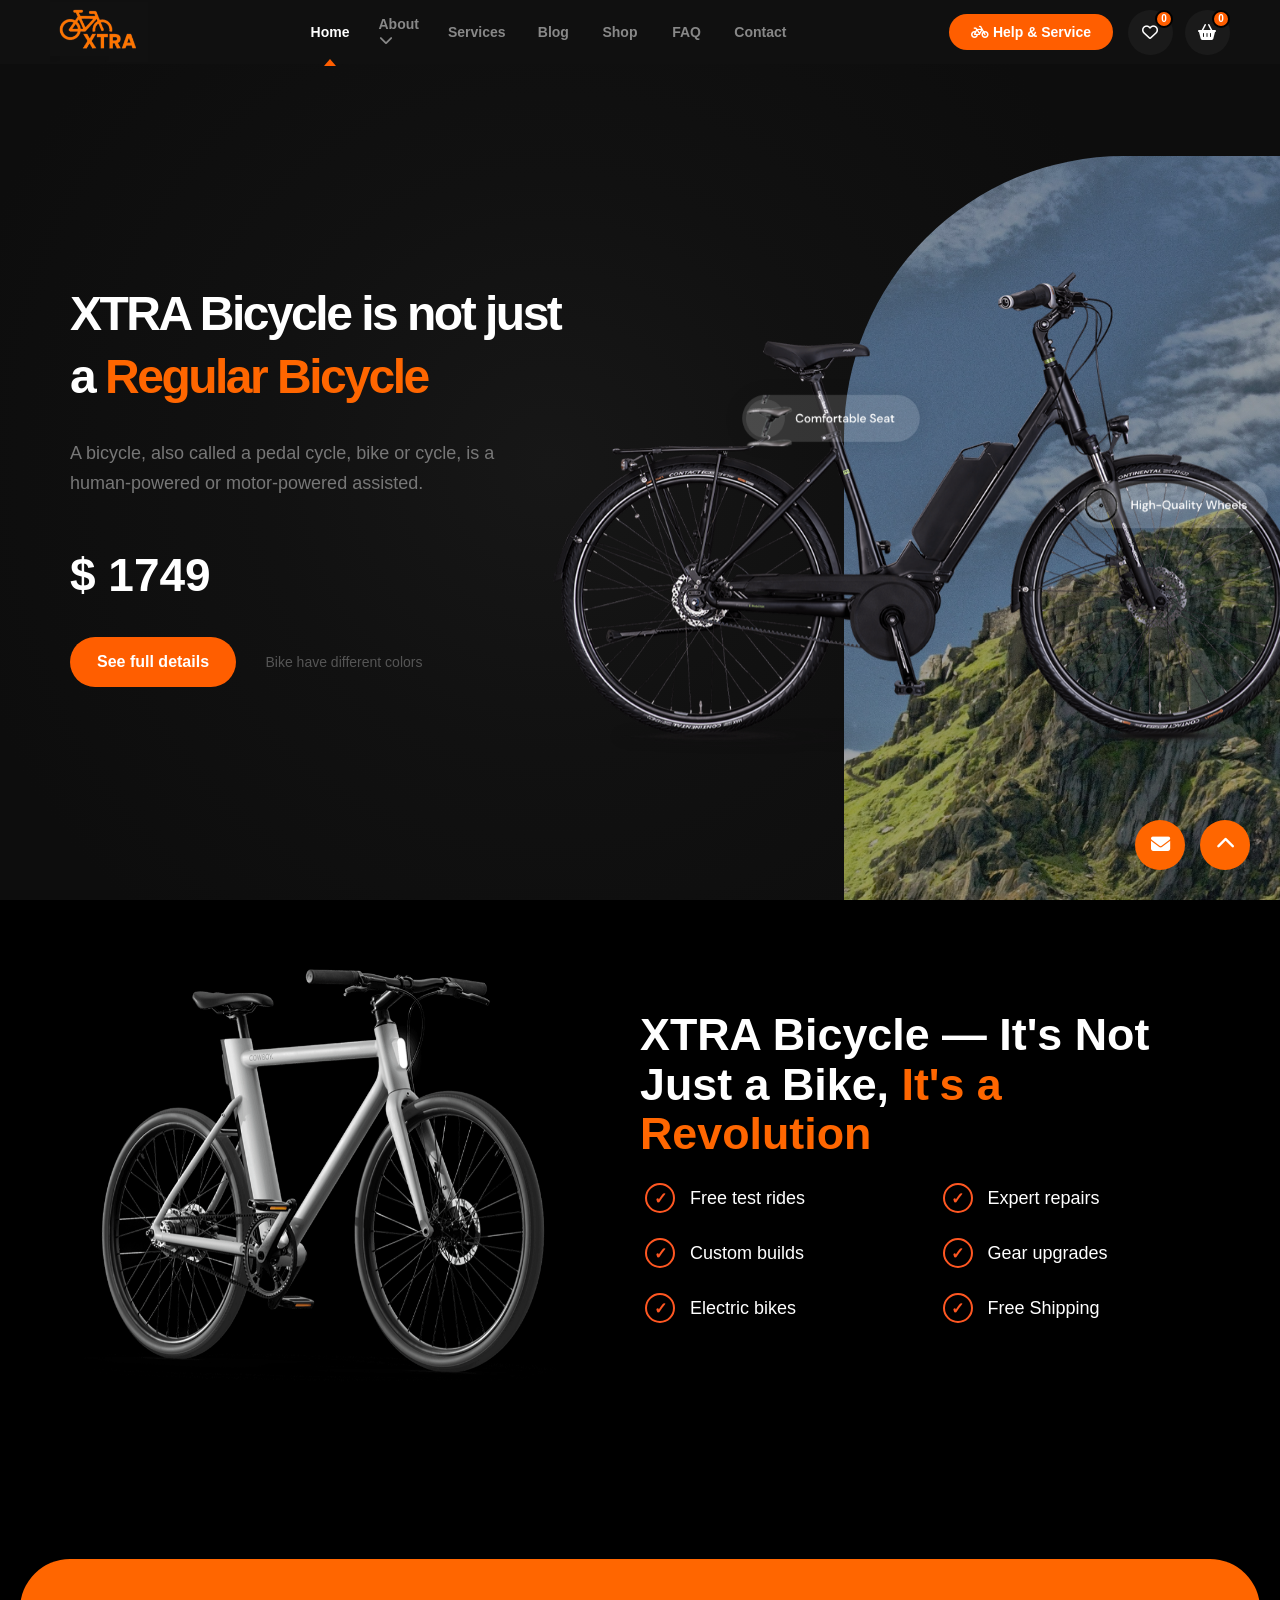
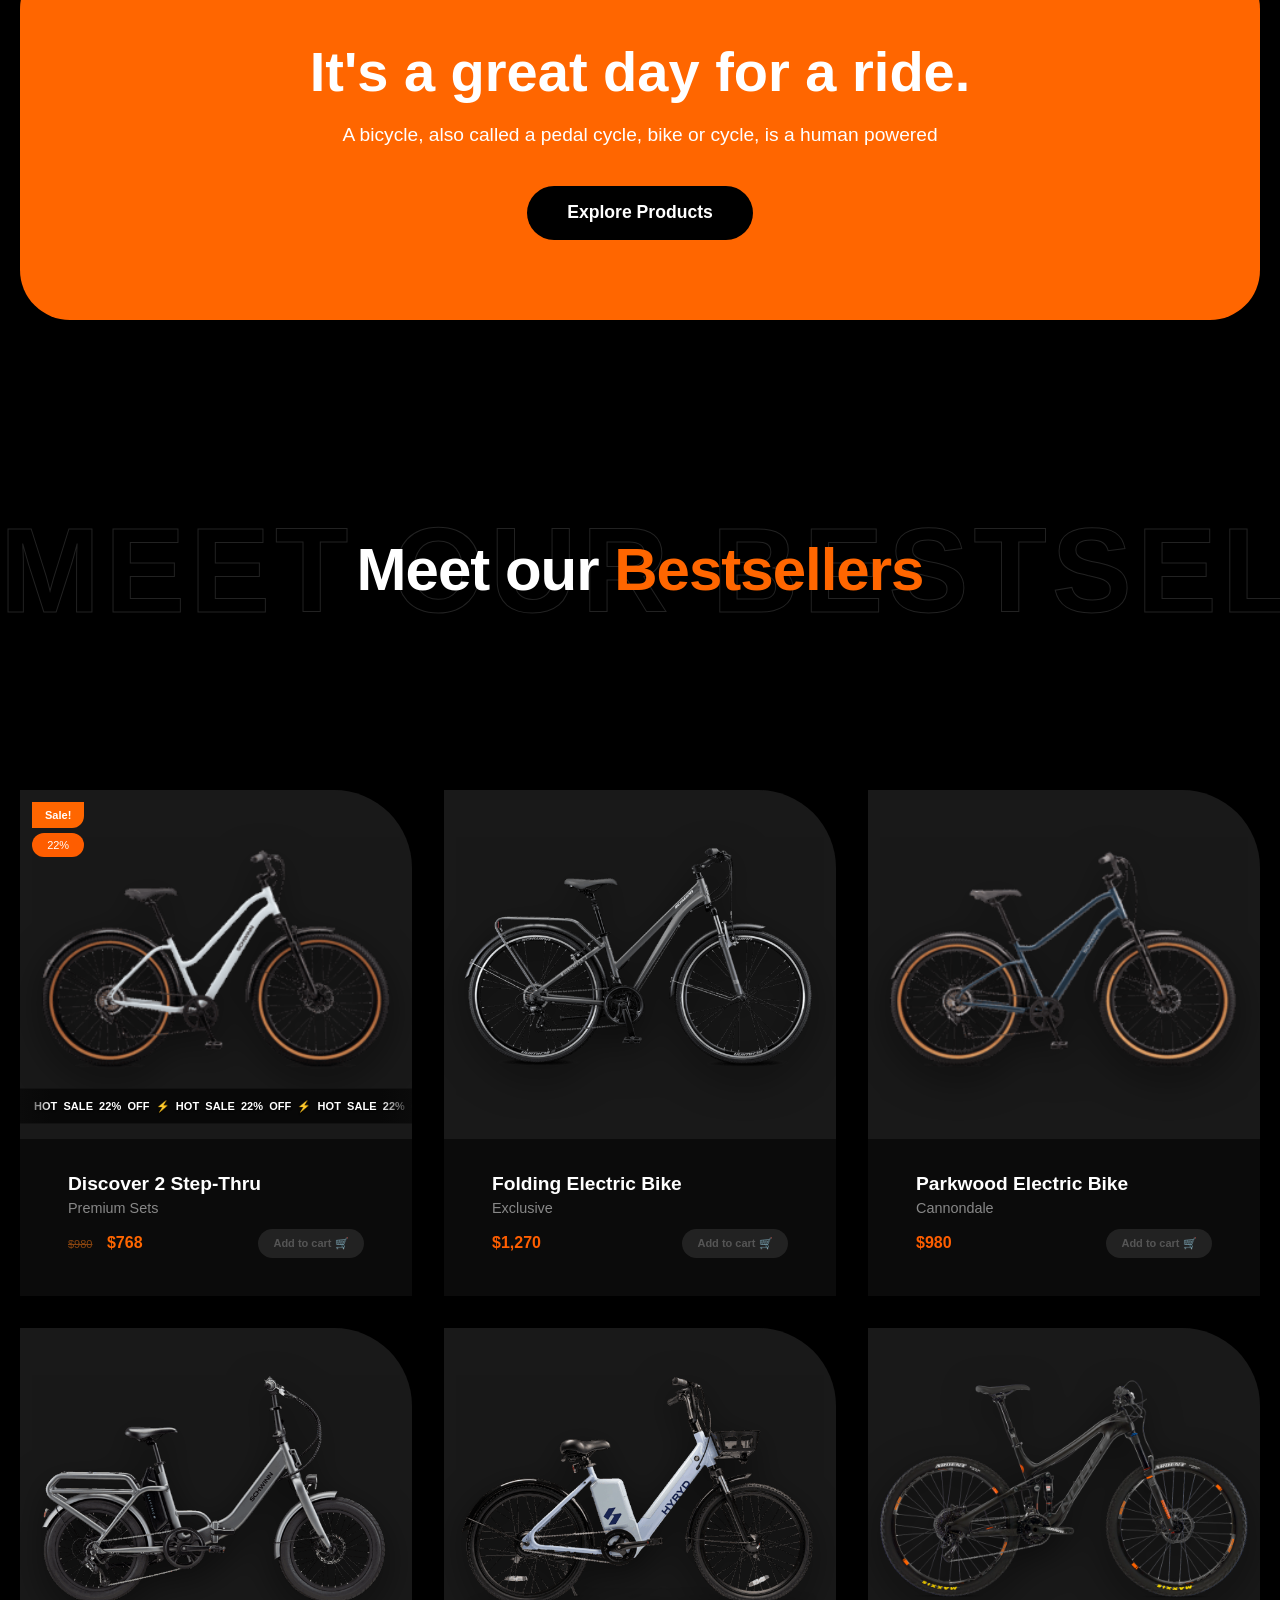
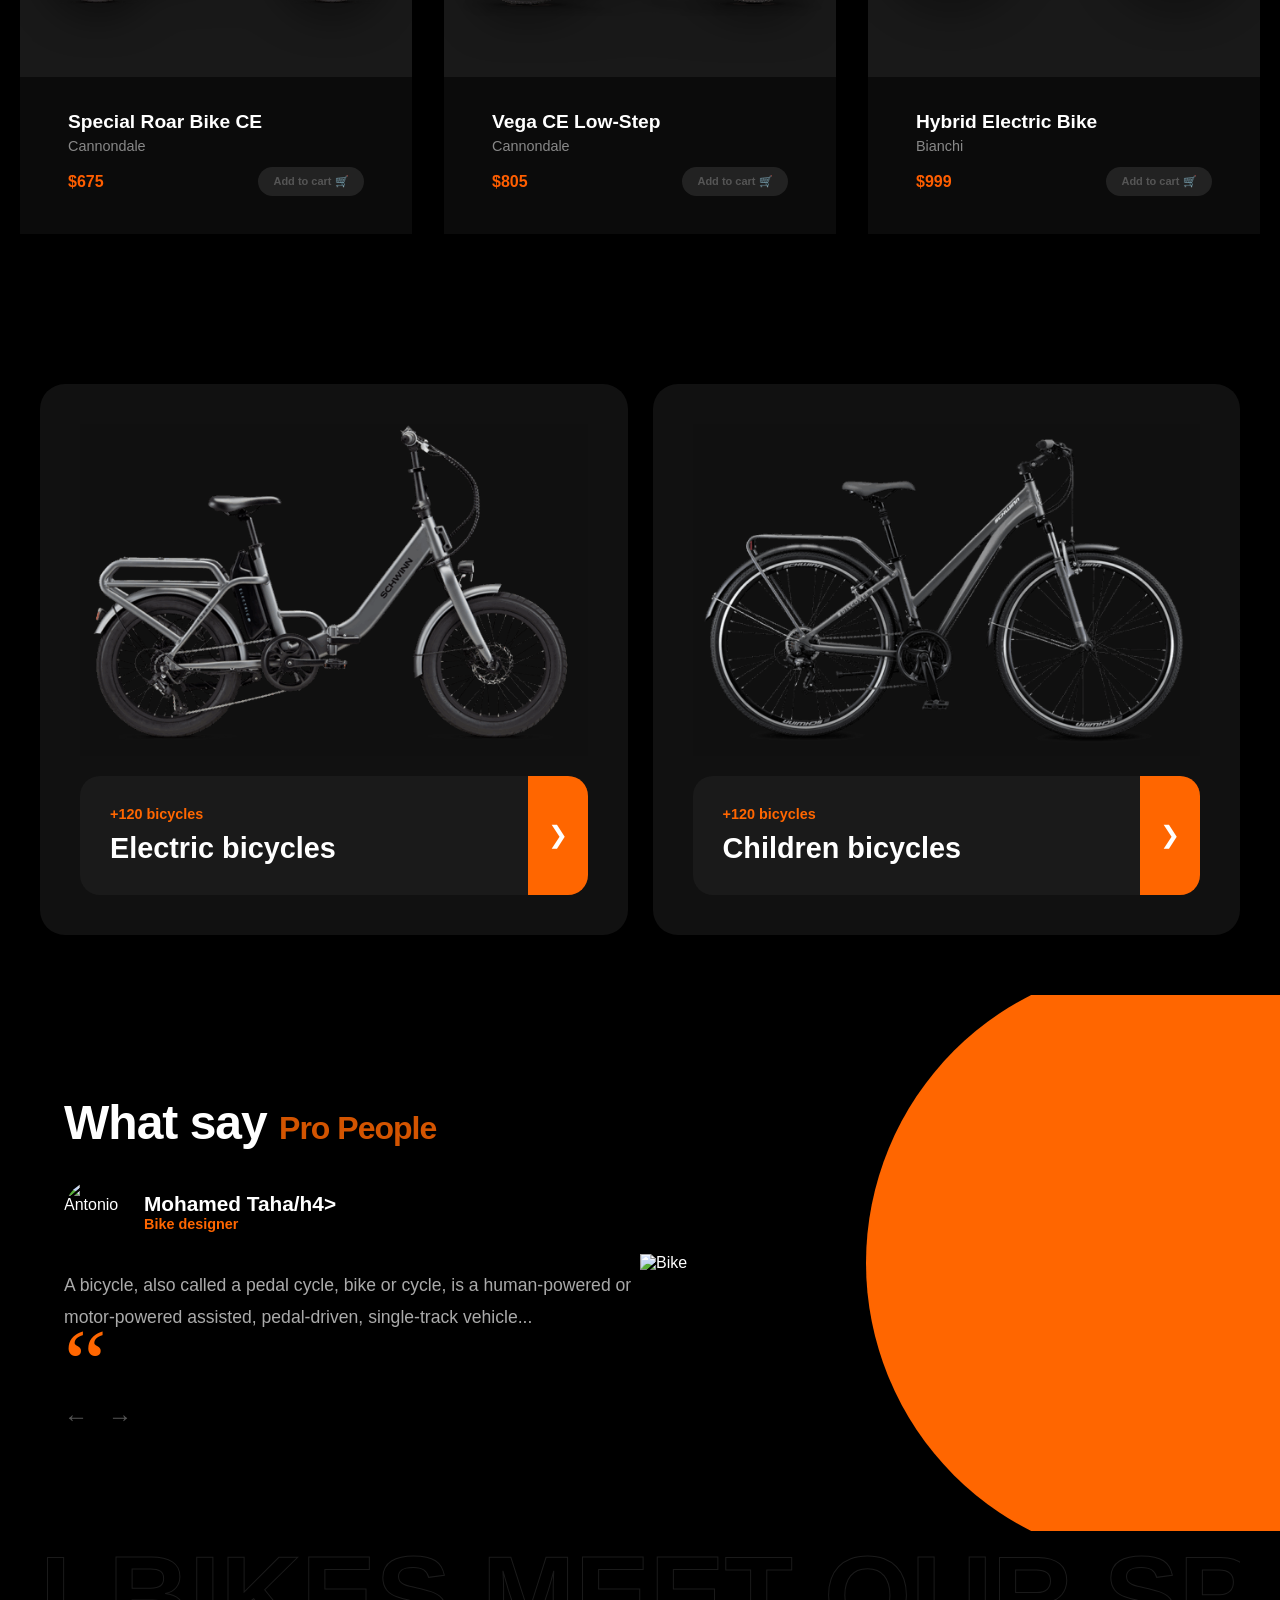
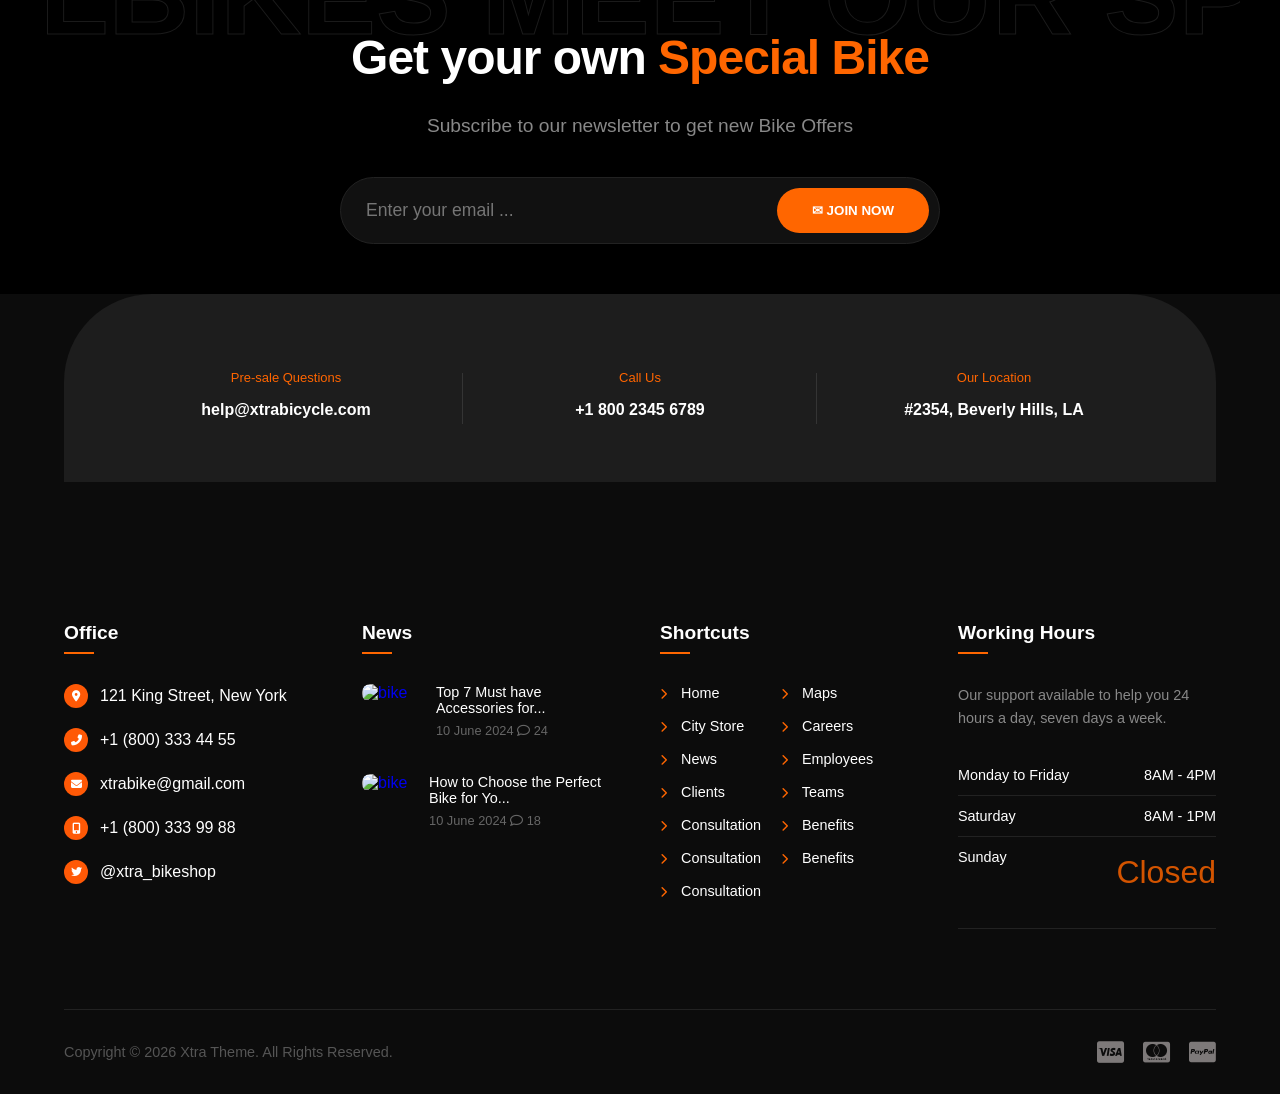
==== commit 01c34ac4: "Update print statement from 'Hello' to 'Goodbye'" ====
--- a/index.html
+++ b/index.html
@@ -438,7 +438,7 @@
 
         <div class="image-side">
             <div class="bg-orange-shape"></div>
-            <img src="images/special-offer.png" alt="Bike" class="floating-bike">
+            <img src="images/specialoffer.png" alt="Bike" class="floating-bike">
         </div>
         
     </div>
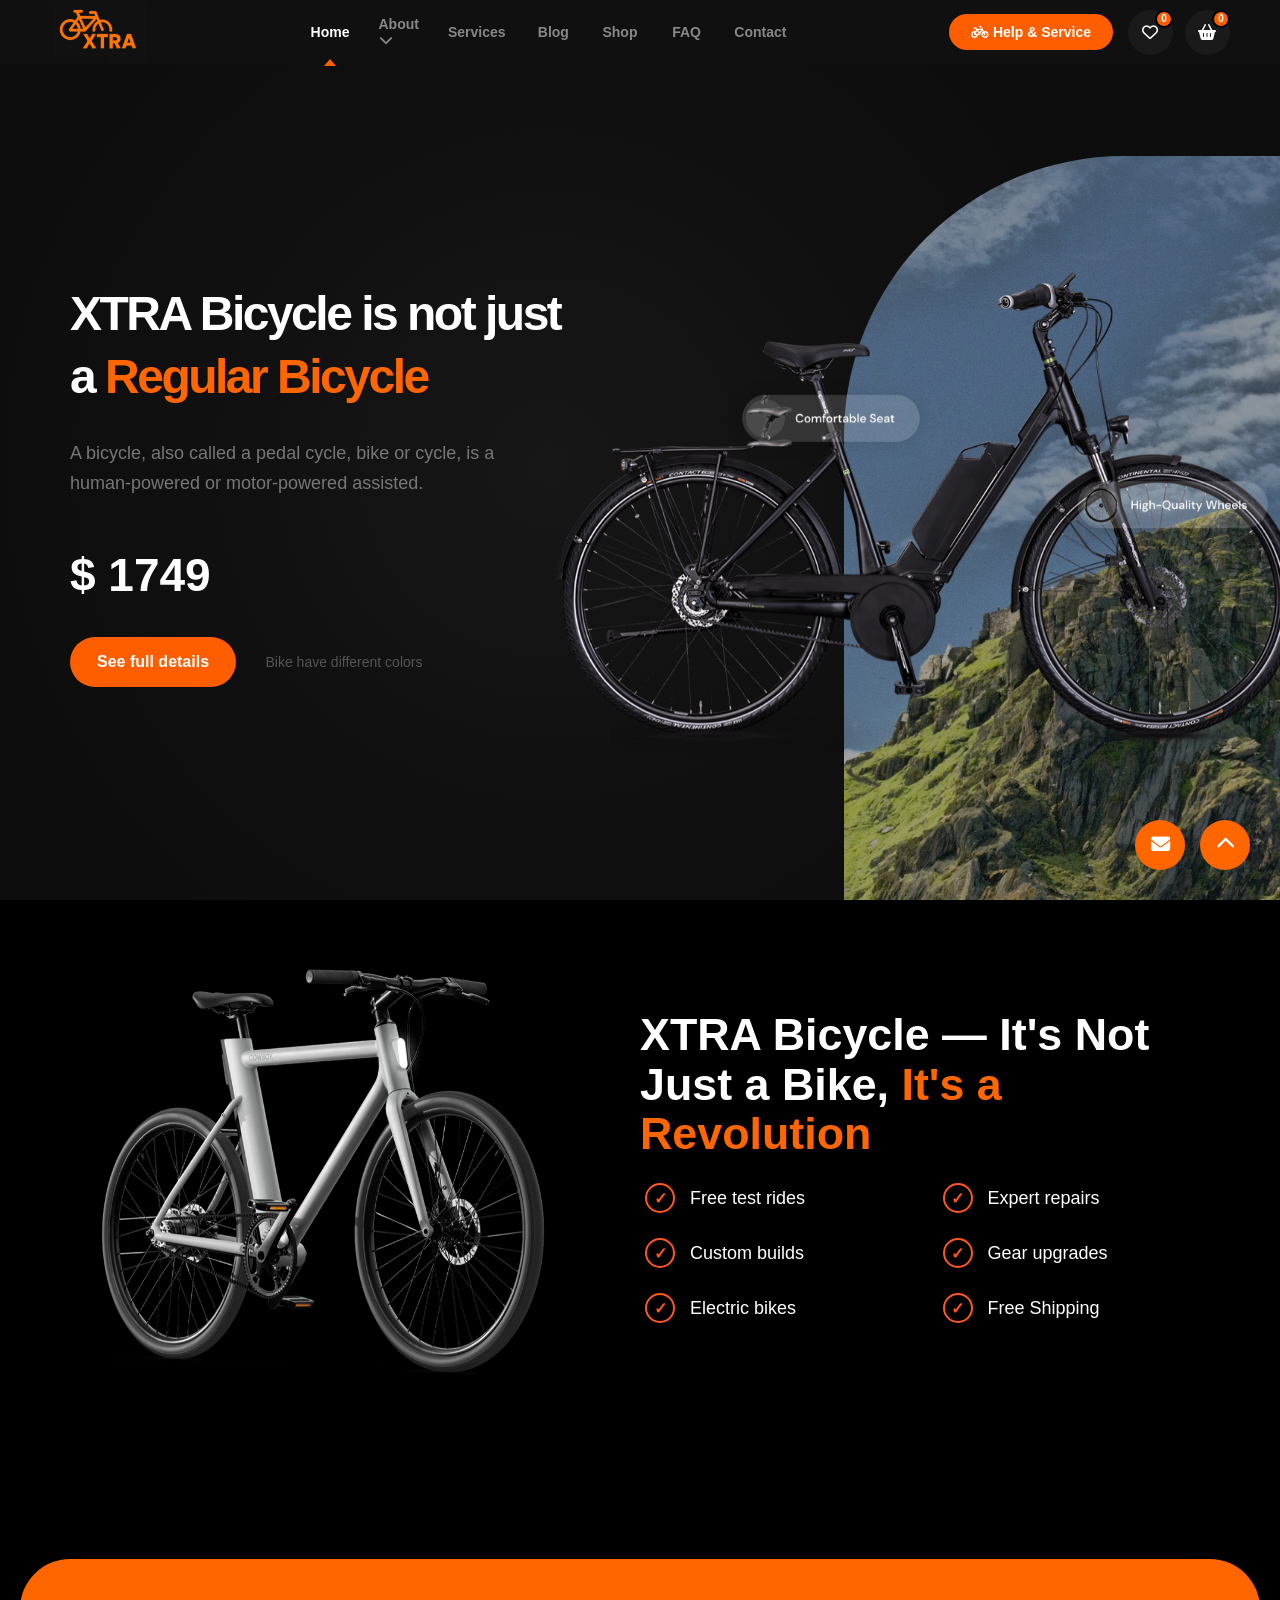
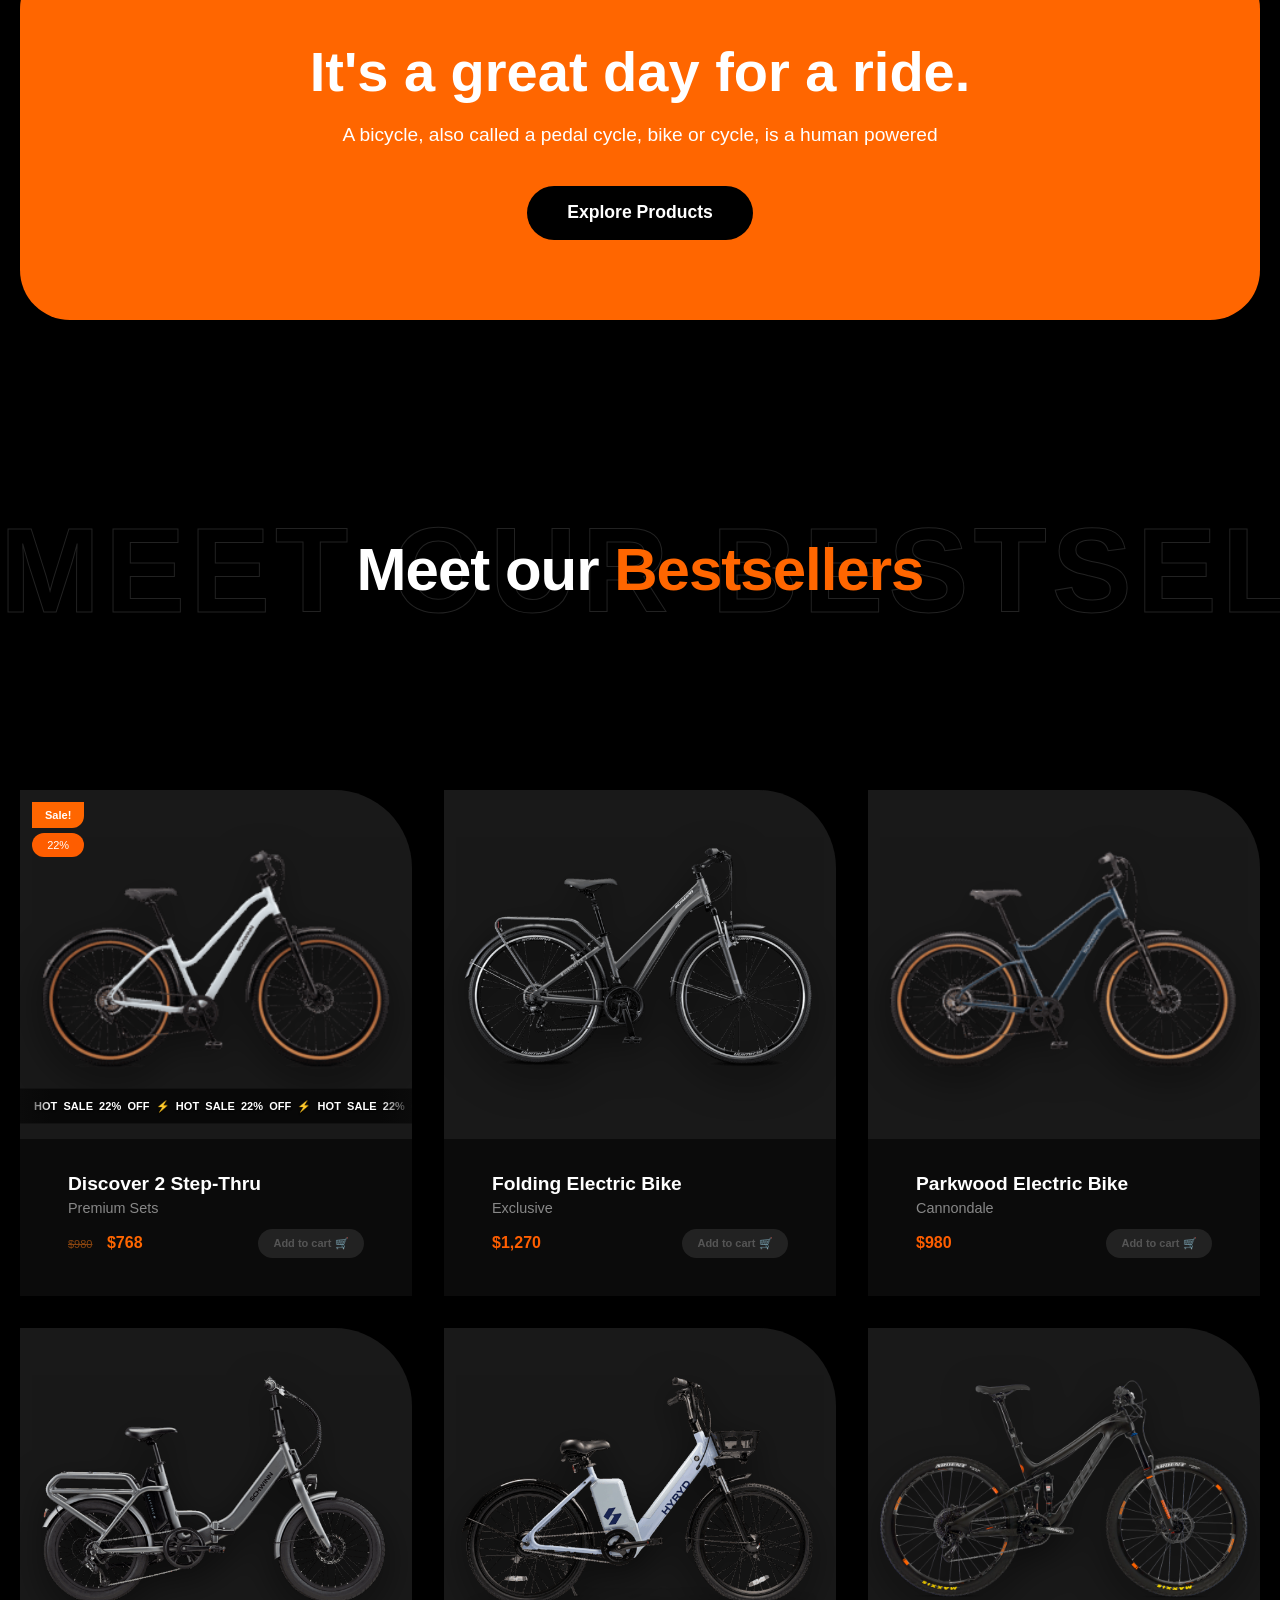
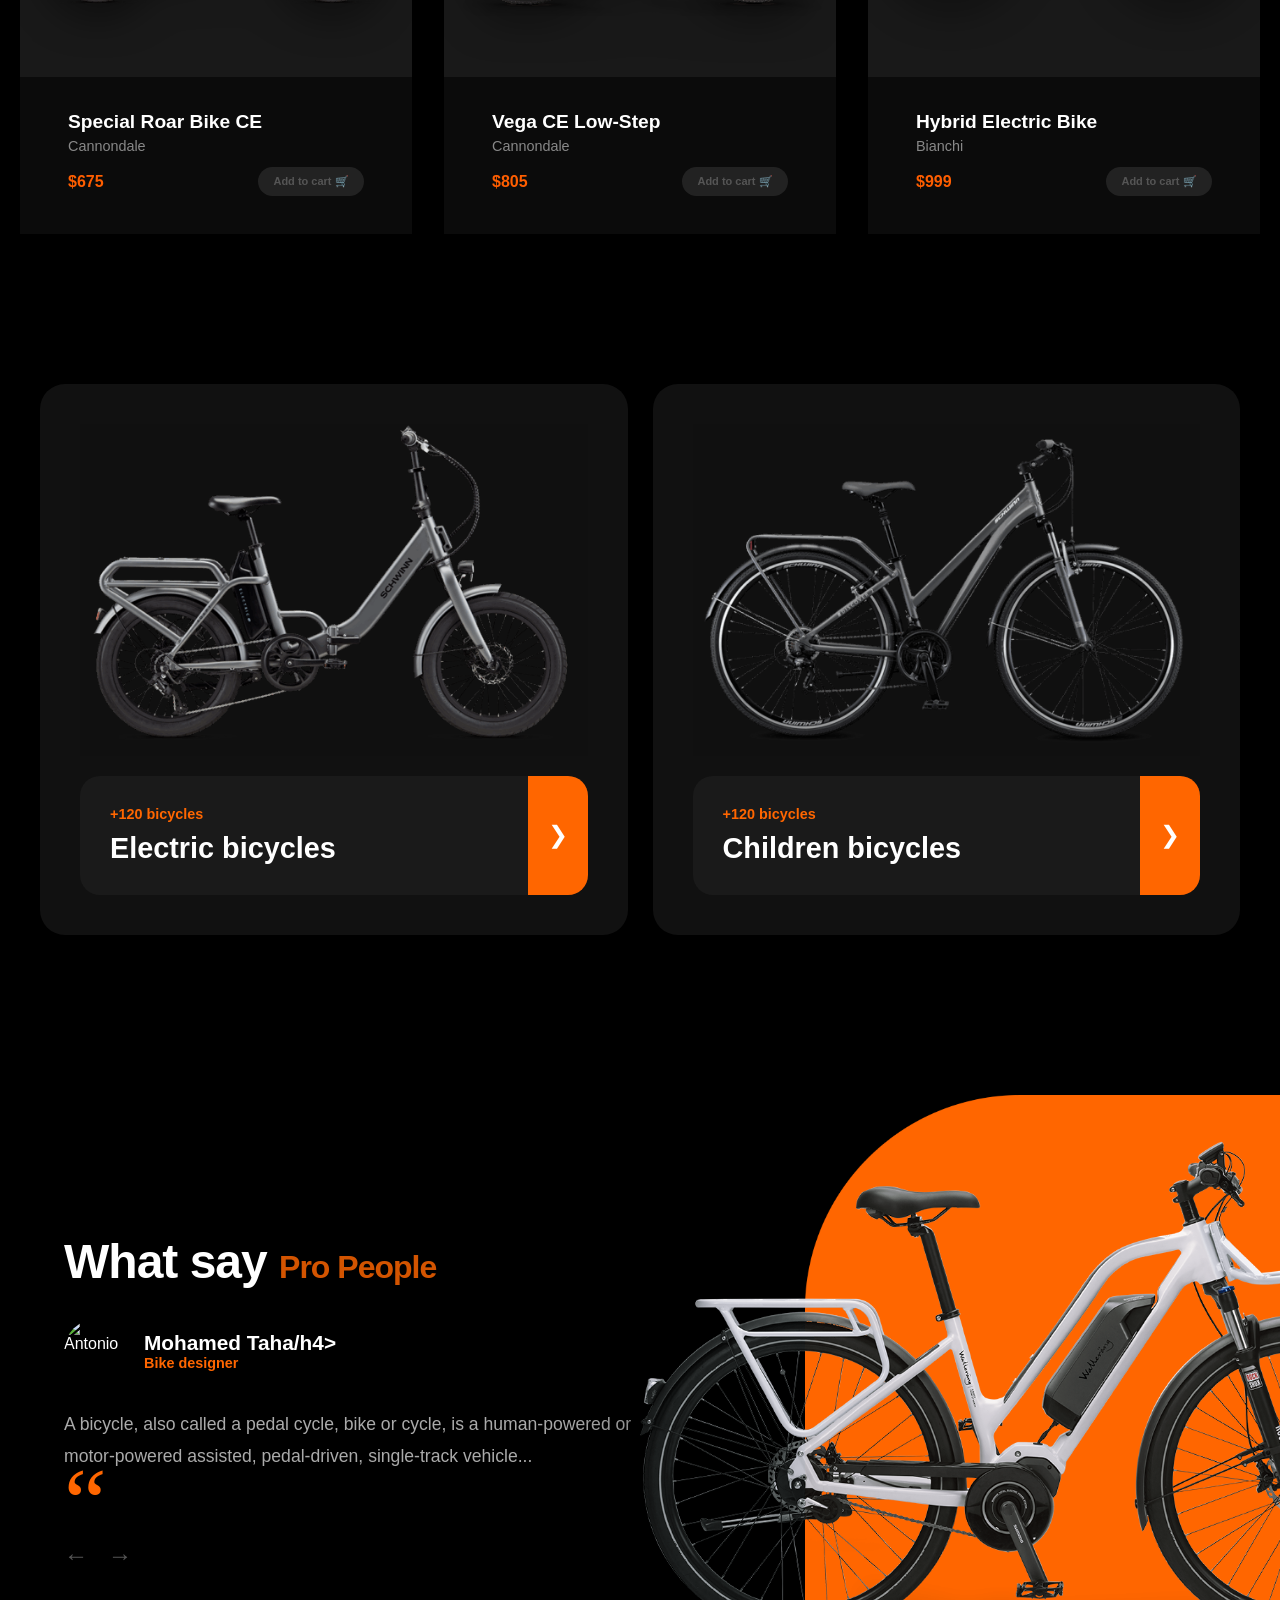
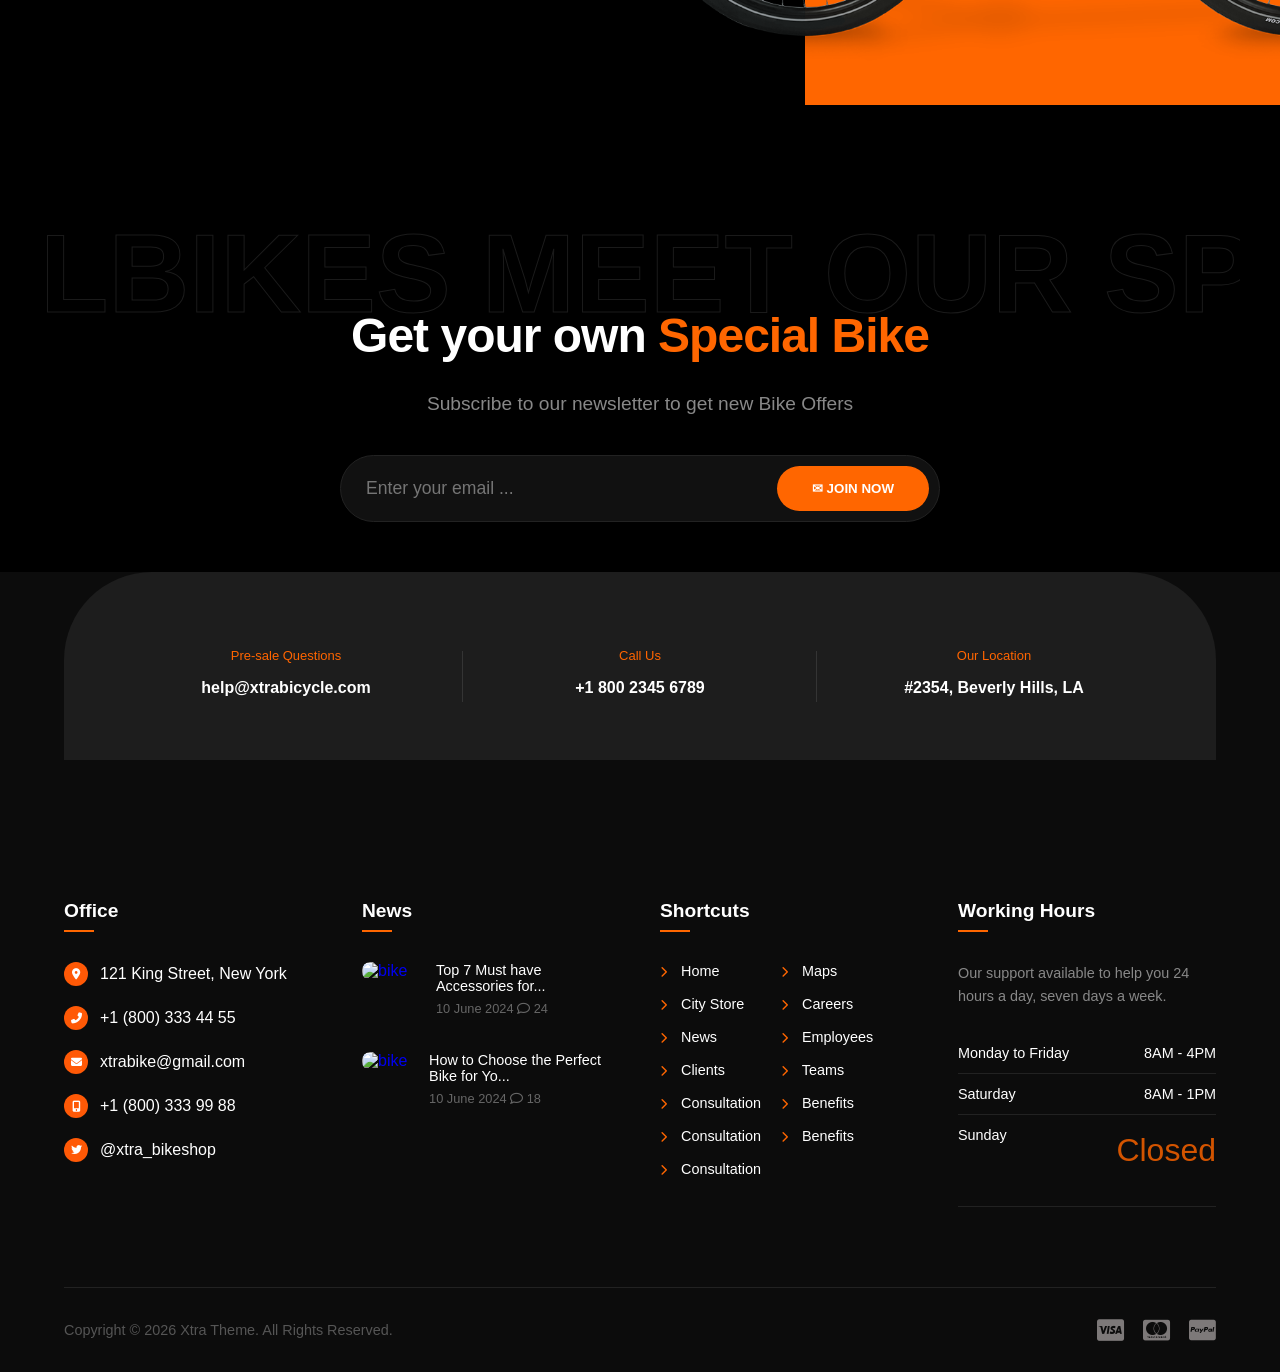
==== commit 604332ad: "Update index.html" ====
--- a/index.html
+++ b/index.html
@@ -438,7 +438,7 @@
 
         <div class="image-side">
             <div class="bg-orange-shape"></div>
-            <img src="images/specialoffer.png" alt="Bike" class="floating-bike">
+            <img src="images/special-offer.png" alt="Bike" class="floating-bike">
         </div>
         
     </div>
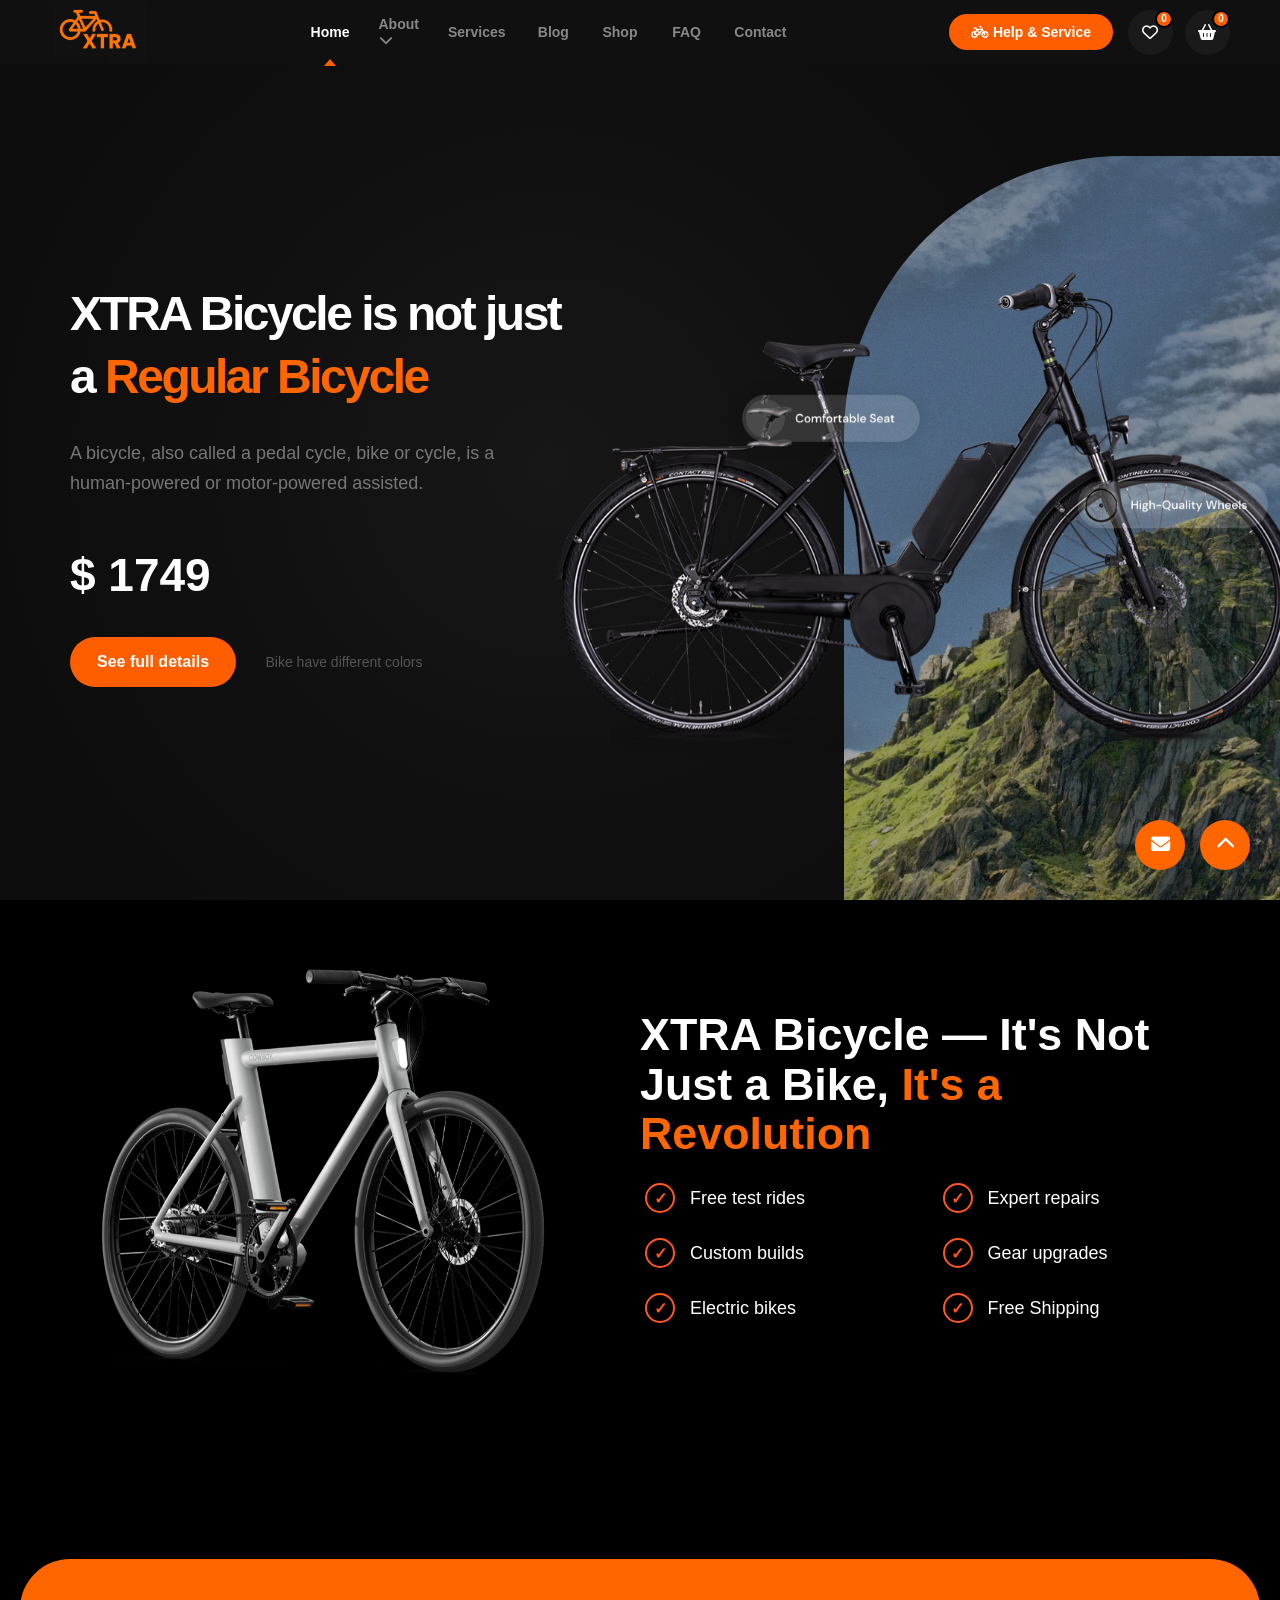
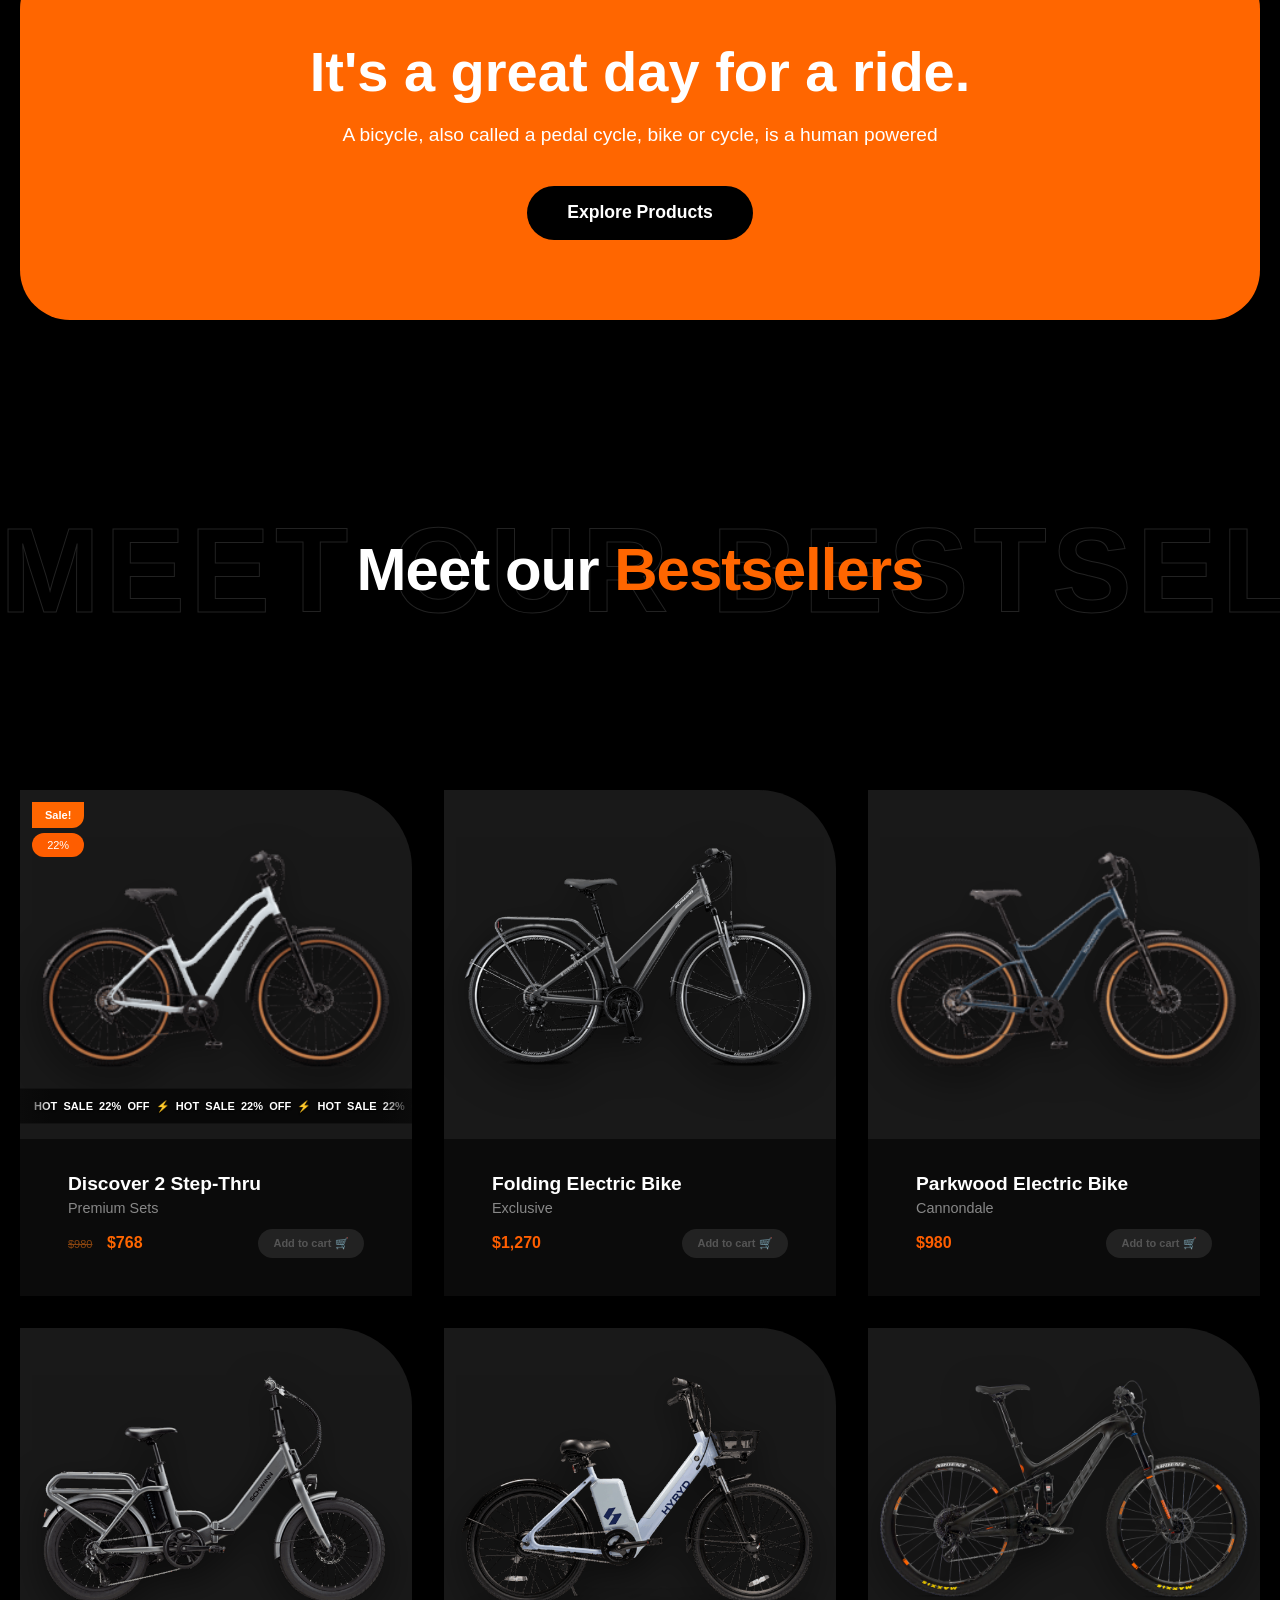
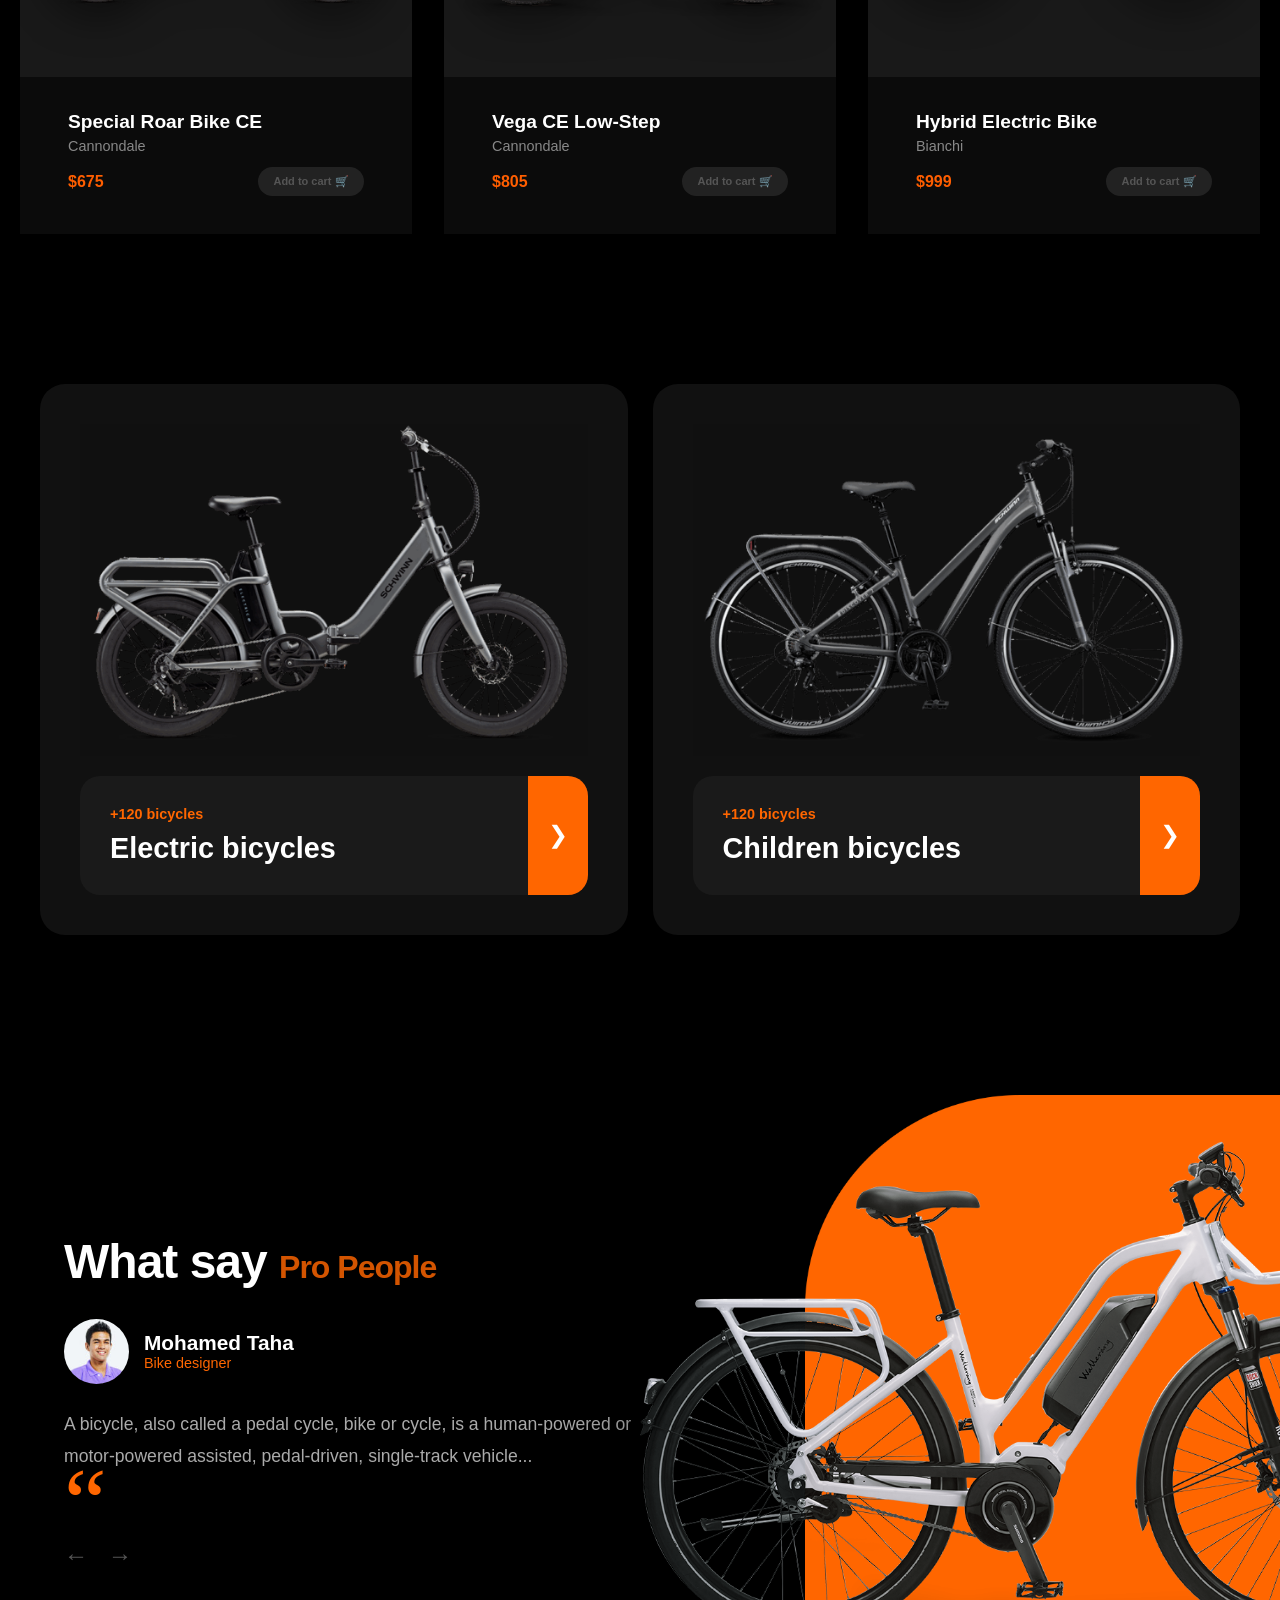
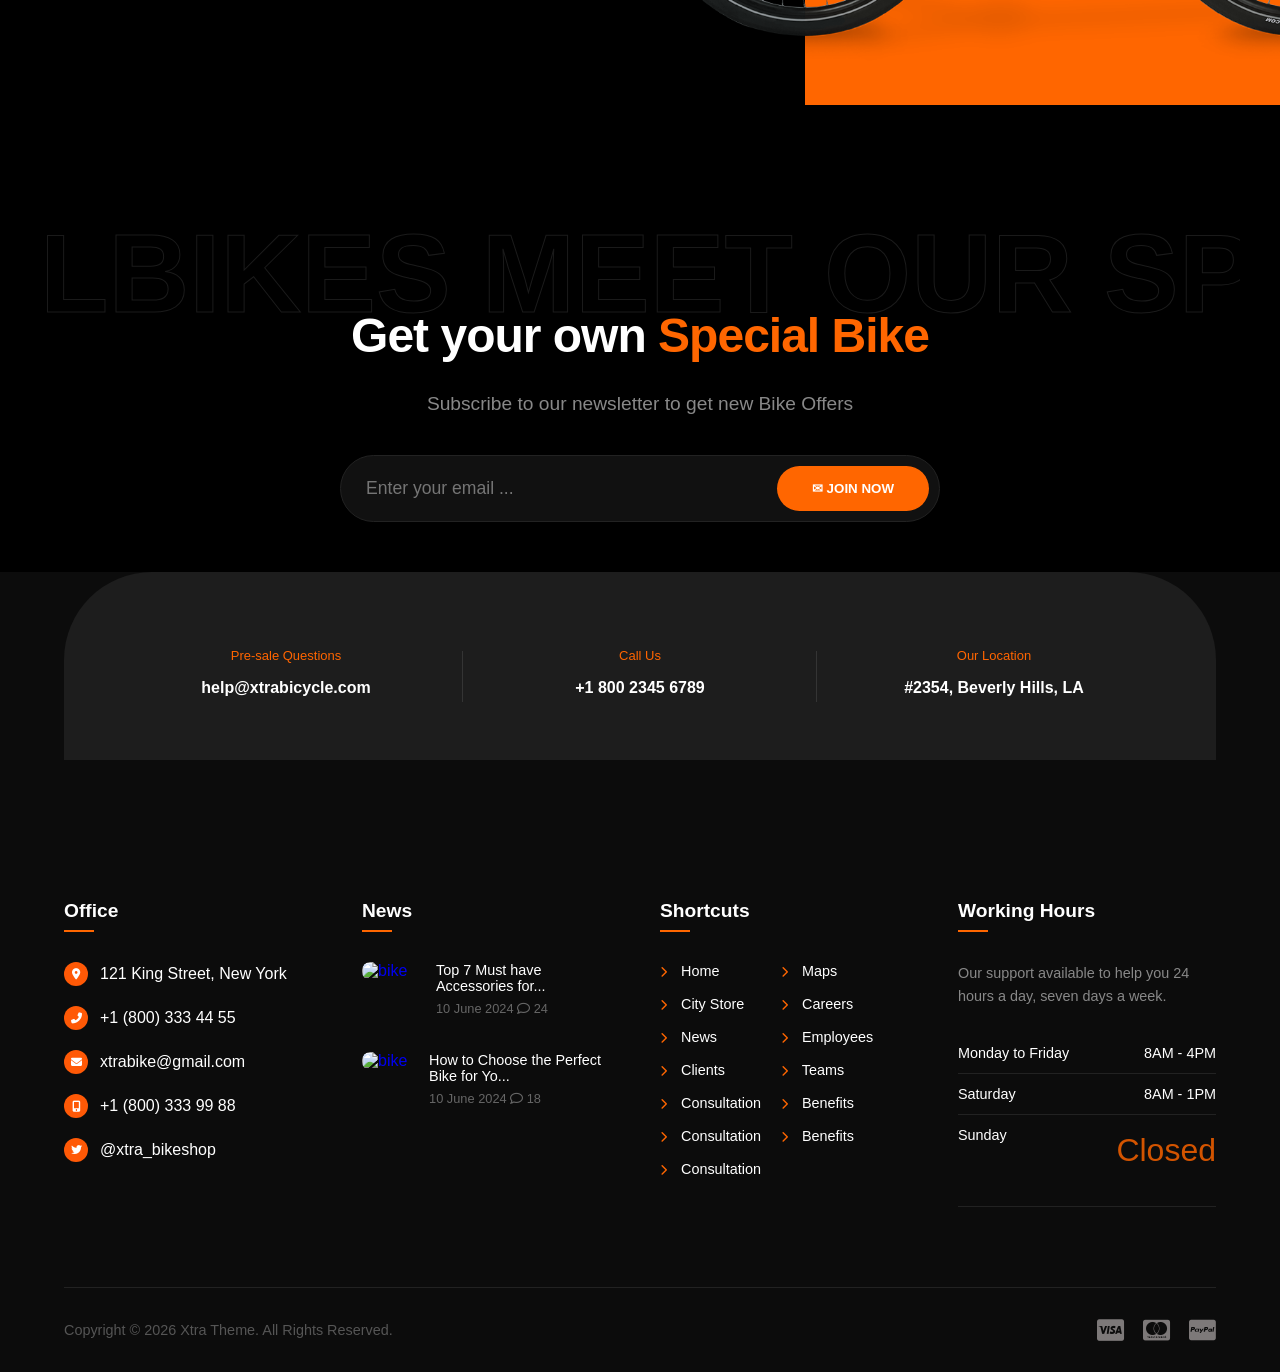
==== commit cdc38a37: "Update index.html" ====
--- a/index.html
+++ b/index.html
@@ -403,9 +403,9 @@
             <div class="testimonial-wrapper">
                 <div class="testimonial-item active" id="item-1">
                     <div class="user-profile">
-                        <img src="images/coment1.jfif" alt="Antonio" class="profile-img">
+                        <img src="images/coment1.jpg" alt="Antonio" class="profile-img">
                         <div class="user-meta">
-                            <h4>Mohamed Taha/h4>
+                            <h4>Mohamed Taha</h4>
                             <p>Bike designer</p>
                         </div>
                     </div>
@@ -416,7 +416,7 @@
 
                 <div class="testimonial-item" id="item-2">
                     <div class="user-profile">
-                        <img src="images/coment2.jfif" alt="Mousa" class="profile-img">
+                        <img src="images/coment2.jpg" alt="Mousa" class="profile-img">
                         <div class="user-meta">
                             <h4>Mousa Zayed</h4>
                             <p>Professional Rider</p>
@@ -438,7 +438,7 @@
 
         <div class="image-side">
             <div class="bg-orange-shape"></div>
-            <img src="images/special-offer.png" alt="Bike" class="floating-bike">
+            <img src="images/specialoffer.png" alt="Bike" class="floating-bike">
         </div>
         
     </div>
